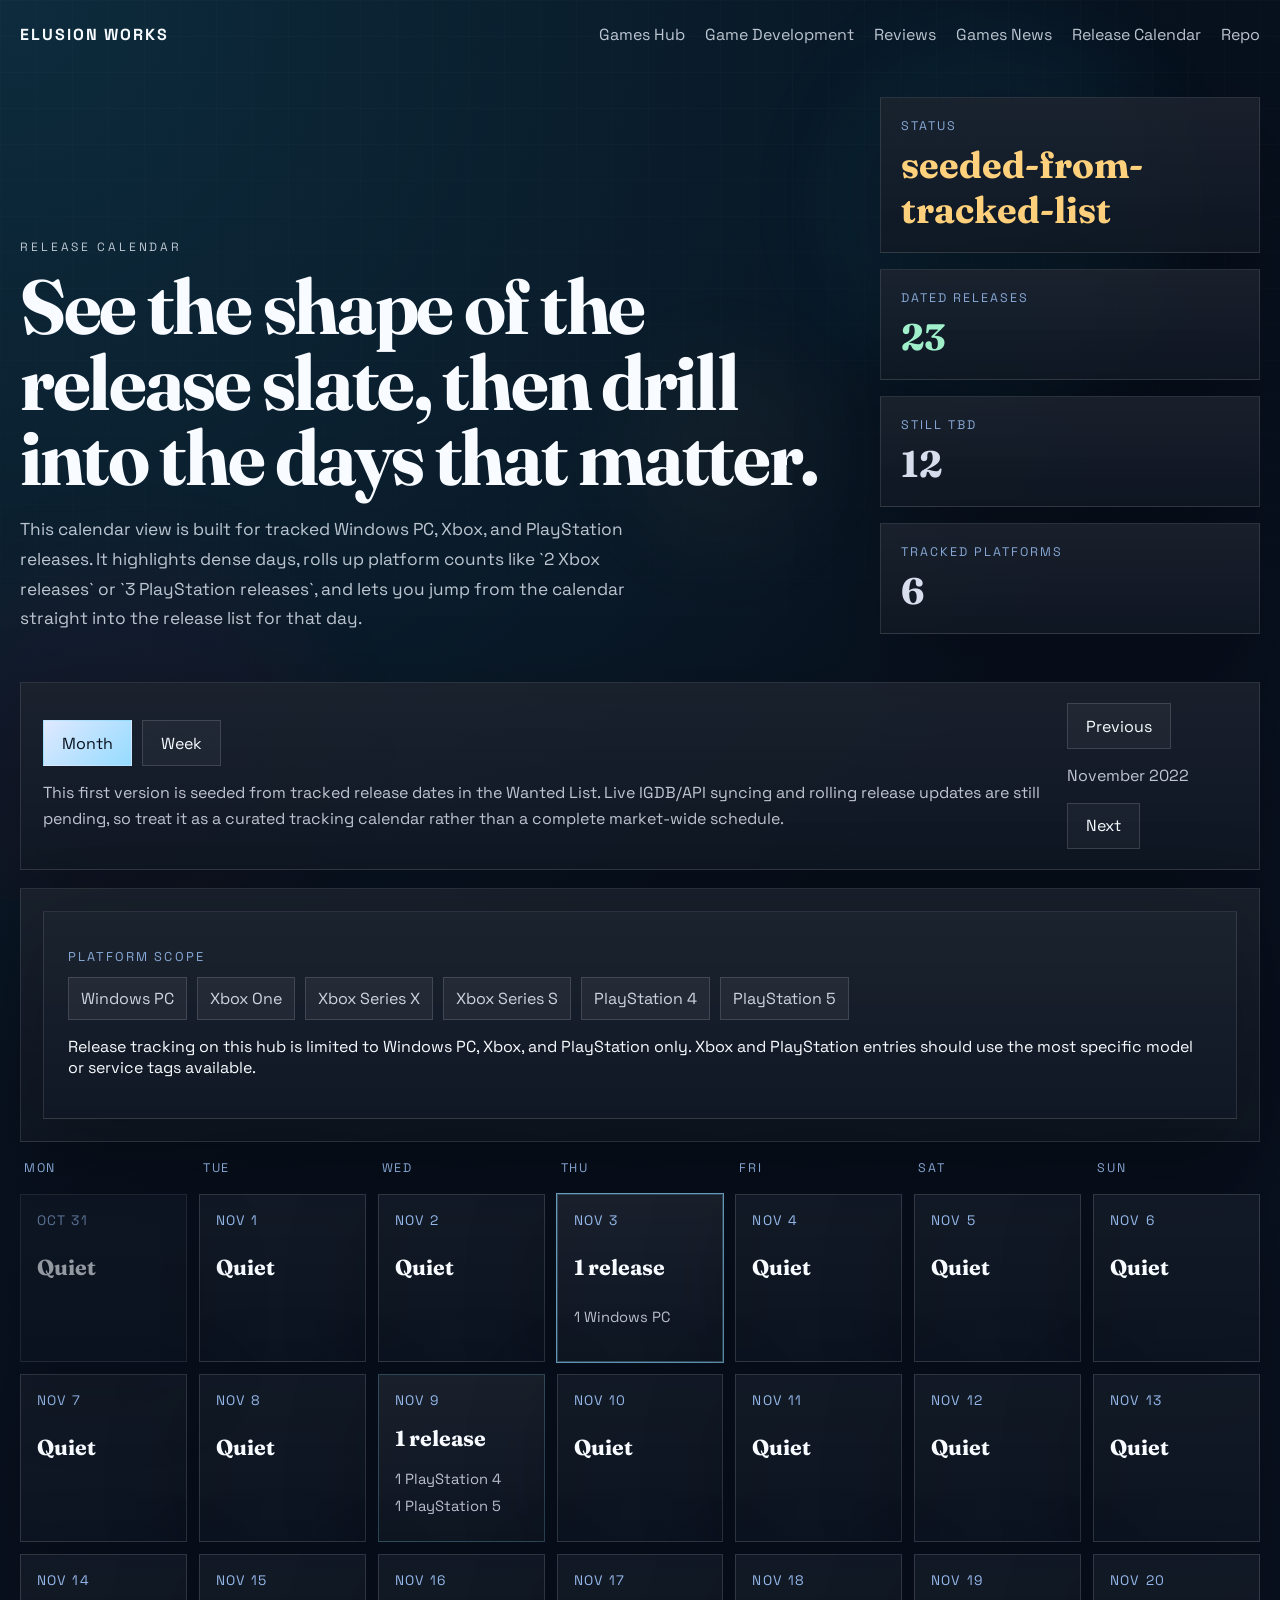
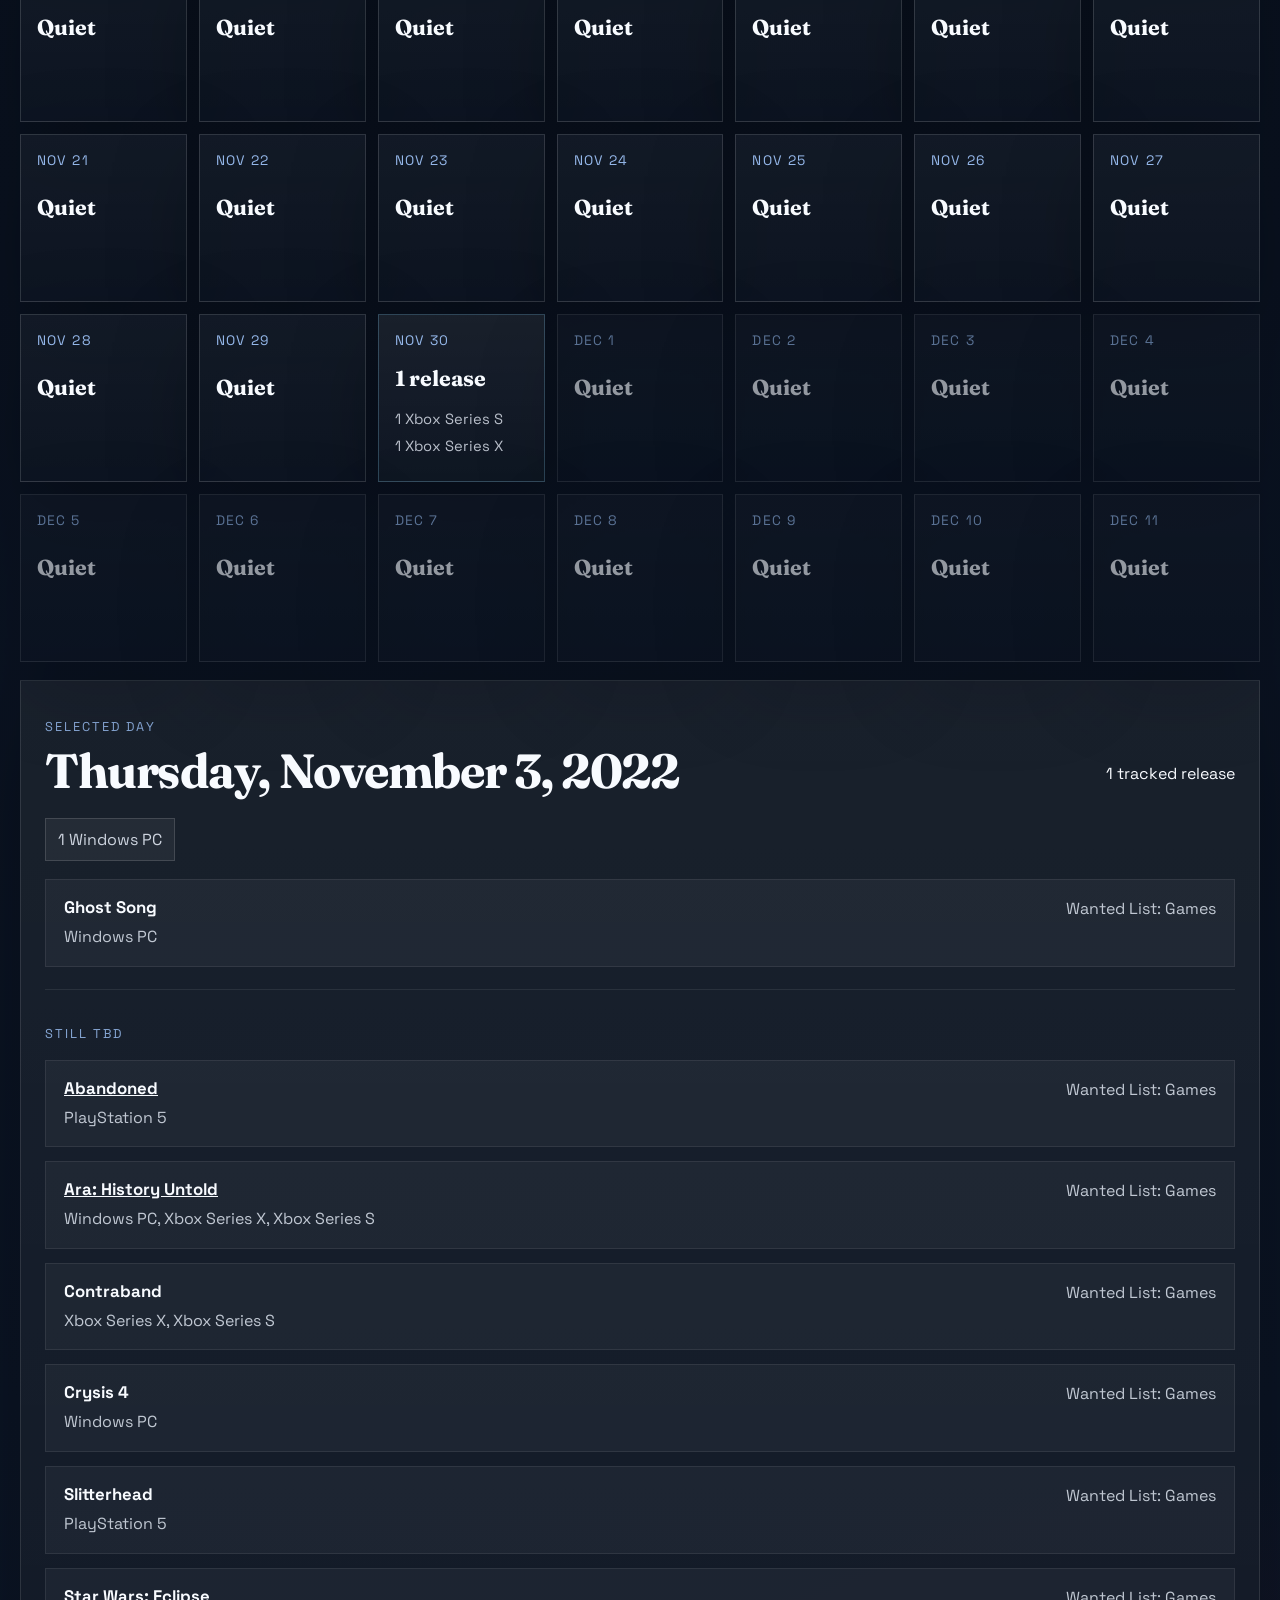
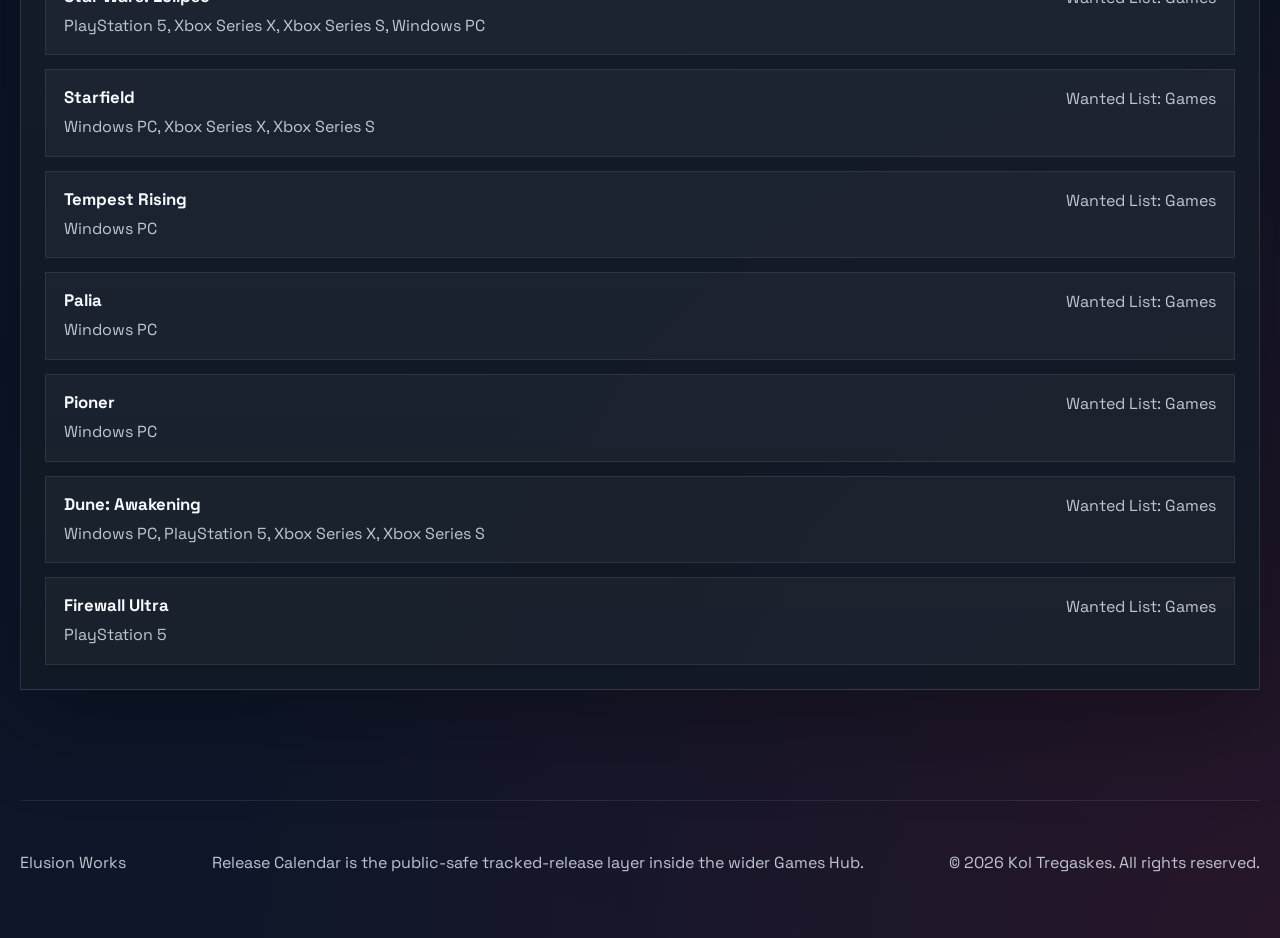
==== calendar.html @ 9cf5417c "Add release calendar to Games Hub" ====
<!DOCTYPE html>
<html lang="en">
  <head>
    <meta charset="UTF-8" />
    <meta name="viewport" content="width=device-width, initial-scale=1.0" />
    <title>Elusion Works // Release Calendar</title>
    <meta
      name="description"
      content="A monthly and weekly release calendar for tracked Windows PC, Xbox, and PlayStation games on the Elusion Works Games Hub."
    />
    <meta property="og:title" content="Release Calendar by Elusion Works" />
    <meta
      property="og:description"
      content="Track upcoming and logged releases across Windows PC, Xbox, and PlayStation with day-level platform density and drill-down details."
    />
    <meta property="og:type" content="website" />
    <meta property="og:url" content="https://koltregaskes.github.io/games-hub/calendar.html" />
    <meta name="theme-color" content="#08101d" />
    <link rel="canonical" href="https://koltregaskes.github.io/games-hub/calendar.html" />
    <link rel="icon" href="favicon.svg" type="image/svg+xml" />
    <link rel="manifest" href="site.webmanifest" />
    <link rel="preconnect" href="https://fonts.googleapis.com" />
    <link rel="preconnect" href="https://fonts.gstatic.com" crossorigin />
    <link
      href="https://fonts.googleapis.com/css2?family=Space+Grotesk:wght@400;500;700&family=Fraunces:opsz,wght@9..144,600;9..144,700&display=swap"
      rel="stylesheet"
    />
    <link rel="stylesheet" href="styles.css" />
  </head>
  <body data-page="calendar">
    <div class="atmosphere" aria-hidden="true">
      <div class="atmosphere__orb atmosphere__orb--cyan"></div>
      <div class="atmosphere__orb atmosphere__orb--crimson"></div>
      <div class="atmosphere__orb atmosphere__orb--gold"></div>
      <div class="atmosphere__grid"></div>
    </div>

    <header class="site-header">
      <a class="site-brand" href="index.html">Elusion Works</a>
      <nav class="site-nav" aria-label="Primary">
        <a href="index.html">Games Hub</a>
        <a href="game-development.html">Game Development</a>
        <a href="reviews.html">Reviews</a>
        <a href="news.html">Games News</a>
        <a href="calendar.html" aria-current="page">Release Calendar</a>
        <a href="https://github.com/koltregaskes/games-hub">Repo</a>
      </nav>
    </header>

    <main class="docs-main">
      <section class="docs-hero">
        <div class="docs-hero__copy" data-reveal>
          <p class="eyebrow">Release Calendar</p>
          <h1>See the shape of the release slate, then drill into the days that matter.</h1>
          <p class="hero__lede">
            This calendar view is built for tracked Windows PC, Xbox, and PlayStation releases. It highlights dense
            days, rolls up platform counts like `2 Xbox releases` or `3 PlayStation releases`, and lets you jump from
            the calendar straight into the release list for that day.
          </p>
        </div>
        <div class="docs-hero__facts" data-reveal id="calendarSummary"></div>
      </section>

      <section class="calendar-page" data-reveal>
        <div class="calendar-toolbar">
          <div class="calendar-toolbar__left">
            <div class="calendar-toggle" id="calendarViewToggle" aria-label="Calendar view">
              <button class="calendar-toggle__button" data-view="month" type="button">Month</button>
              <button class="calendar-toggle__button" data-view="week" type="button">Week</button>
            </div>
            <p class="calendar-toolbar__note" id="calendarNotice"></p>
          </div>
          <div class="calendar-toolbar__right">
            <button class="calendar-nav__button" id="calendarPrevButton" type="button">Previous</button>
            <p class="calendar-range" id="calendarRangeLabel">Loading calendar...</p>
            <button class="calendar-nav__button" id="calendarNextButton" type="button">Next</button>
          </div>
        </div>

        <div class="calendar-policy" id="calendarPolicy"></div>
        <div class="calendar-weekdays" id="calendarWeekdays" aria-hidden="true"></div>
        <div class="calendar-grid" id="calendarGrid"></div>
        <div class="calendar-detail" id="calendarDetail"></div>
      </section>
    </main>

    <footer class="site-footer">
      <p>Elusion Works</p>
      <p>Release Calendar is the public-safe tracked-release layer inside the wider Games Hub.</p>
      <p>&copy; 2026 Kol Tregaskes. All rights reserved.</p>
    </footer>

    <script src="app.js"></script>
  </body>
</html>
---- styles.css ----
:root {
  --bg: #08101d;
  --bg-soft: #0d1729;
  --panel: rgba(255, 255, 255, 0.05);
  --panel-strong: rgba(255, 255, 255, 0.08);
  --panel-border: rgba(255, 255, 255, 0.11);
  --text: #f8fbff;
  --muted: rgba(228, 236, 247, 0.74);
  --soft: rgba(191, 206, 228, 0.74);
  --line: rgba(255, 255, 255, 0.08);
  --accent: #92d9ff;
  --accent-strong: #dfeaff;
  --shadow: 0 28px 90px rgba(0, 0, 0, 0.28);
}

*,
*::before,
*::after {
  box-sizing: border-box;
}

html {
  scroll-behavior: smooth;
}

body {
  margin: 0;
  min-height: 100vh;
  overflow-x: hidden;
  font-family: "Space Grotesk", sans-serif;
  color: var(--text);
  background:
    radial-gradient(circle at top left, rgba(47, 211, 255, 0.14), transparent 28%),
    radial-gradient(circle at bottom right, rgba(200, 16, 46, 0.14), transparent 25%),
    linear-gradient(180deg, #07101d 0%, #09111f 45%, #0d1729 100%);
}

img {
  display: block;
  max-width: 100%;
}

a {
  color: inherit;
}

.atmosphere {
  position: fixed;
  inset: 0;
  pointer-events: none;
  overflow: hidden;
}

.atmosphere__orb {
  position: absolute;
  border-radius: 999px;
  filter: blur(44px);
  opacity: 0.25;
}

.atmosphere__orb--cyan {
  top: 24px;
  right: 8%;
  width: 360px;
  height: 360px;
  background: rgba(47, 211, 255, 0.22);
}

.atmosphere__orb--crimson {
  bottom: -60px;
  left: -80px;
  width: 420px;
  height: 420px;
  background: rgba(200, 16, 46, 0.18);
}

.atmosphere__orb--gold {
  top: 38%;
  left: 48%;
  width: 220px;
  height: 220px;
  background: rgba(255, 210, 122, 0.12);
}

.atmosphere__grid {
  position: absolute;
  inset: 0;
  background:
    linear-gradient(rgba(255, 255, 255, 0.025) 1px, transparent 1px),
    linear-gradient(90deg, rgba(255, 255, 255, 0.025) 1px, transparent 1px);
  background-size: 36px 36px;
  mask-image: linear-gradient(180deg, rgba(0, 0, 0, 0.7), transparent);
}

.site-header,
main,
.site-footer {
  position: relative;
  width: min(1240px, calc(100% - 40px));
  margin: 0 auto;
}

.site-header {
  display: flex;
  align-items: center;
  justify-content: space-between;
  gap: 18px;
  padding: 24px 0 0;
}

.site-brand {
  text-decoration: none;
  font-weight: 700;
  letter-spacing: 0.12em;
  text-transform: uppercase;
}

.site-nav {
  display: flex;
  gap: 20px;
  flex-wrap: wrap;
}

.site-nav a {
  color: rgba(233, 240, 250, 0.8);
  text-decoration: none;
}

.site-nav a:hover,
.site-nav a:focus-visible {
  color: var(--text);
  outline: none;
}

.hero {
  display: grid;
  grid-template-columns: minmax(0, 1fr) minmax(360px, 520px);
  gap: 40px;
  align-items: center;
  min-height: min(92vh, 920px);
  padding: 48px 0 32px;
}

.eyebrow {
  margin: 0 0 12px;
  font-size: 12px;
  letter-spacing: 0.24em;
  text-transform: uppercase;
  color: rgba(163, 201, 255, 0.76);
}

h1,
h2,
h3,
.hero-stack__meta strong {
  margin: 0;
  font-family: "Fraunces", serif;
  letter-spacing: -0.03em;
}

.hero h1 {
  max-width: 9ch;
  font-size: clamp(4rem, 9vw, 7.3rem);
  line-height: 0.9;
  color: #f7fbff;
}

.hero__lede,
.section-head p,
.feature__summary,
.approach__grid p,
.future p,
.site-footer p {
  color: rgba(233, 240, 250, 0.8);
  line-height: 1.72;
}

.hero__lede {
  max-width: 38rem;
  margin: 20px 0 0;
  font-size: 1.08rem;
}

.hero__actions,
.future__actions,
.feature__actions {
  display: flex;
  gap: 14px;
  flex-wrap: wrap;
  margin-top: 30px;
}

.button {
  display: inline-flex;
  align-items: center;
  justify-content: center;
  min-height: 56px;
  padding: 0 22px;
  border: 1px solid transparent;
  text-decoration: none;
  transition: transform 180ms ease, border-color 180ms ease, background 180ms ease;
}

.button:hover,
.button:focus-visible {
  transform: translateY(-1px);
  outline: none;
}

.button--primary {
  background: linear-gradient(135deg, #e6efff, #99ddff);
  color: #08101d;
}

.button--ghost {
  background: rgba(255, 255, 255, 0.06);
  border-color: rgba(255, 255, 255, 0.2);
}

.hero__facts {
  display: flex;
  flex-wrap: wrap;
  gap: 12px 24px;
  margin: 28px 0 0;
  padding: 0;
  list-style: none;
  color: rgba(222, 232, 246, 0.86);
}

.hero-stack {
  position: relative;
  min-height: 540px;
}

.hero-stack__card {
  position: absolute;
  overflow: hidden;
  border: 1px solid var(--panel-border);
  background: linear-gradient(180deg, rgba(255, 255, 255, 0.08), rgba(255, 255, 255, 0.03));
  box-shadow: var(--shadow);
}

.hero-stack__card img {
  width: 100%;
  height: 100%;
  object-fit: cover;
}

.hero-stack__card--front {
  inset: 10% 2% 6% 16%;
  z-index: 3;
}

.hero-stack__card--left {
  inset: 0 44% 28% 0;
  z-index: 1;
  transform: rotate(-8deg);
}

.hero-stack__card--right {
  inset: 22% 0 0 50%;
  z-index: 2;
  transform: rotate(8deg);
}

.hero-stack__meta {
  position: absolute;
  left: 20px;
  bottom: 18px;
  display: grid;
  gap: 4px;
  padding: 12px 14px;
  background: rgba(8, 16, 29, 0.78);
  border: 1px solid rgba(255, 255, 255, 0.12);
}

.hero-stack__meta span {
  color: var(--soft);
  font-size: 0.8rem;
  text-transform: uppercase;
  letter-spacing: 0.14em;
}

.studio-strip {
  display: grid;
  grid-template-columns: repeat(3, minmax(0, 1fr));
  gap: 16px;
  padding: 22px;
  border: 1px solid var(--panel-border);
  background:
    linear-gradient(180deg, rgba(255, 255, 255, 0.07), rgba(255, 255, 255, 0.03)),
    rgba(8, 16, 29, 0.8);
  box-shadow: var(--shadow);
}

.studio-strip__label,
.feature__kicker,
.feature__meta dt,
.approach__index {
  display: block;
  margin-bottom: 6px;
  color: rgba(163, 201, 255, 0.8);
  font-size: 0.8rem;
  letter-spacing: 0.16em;
  text-transform: uppercase;
}

.studio-strip strong {
  color: #f5f9ff;
}

.lineup,
.emerging,
.knowledge-preview,
.news-preview,
.approach,
.future {
  padding: 110px 0 0;
}

.section-head {
  max-width: 46rem;
  margin-bottom: 40px;
}

.section-head h2,
.future h2 {
  font-size: clamp(2.6rem, 5vw, 4.1rem);
  line-height: 0.94;
}

.feature {
  display: grid;
  grid-template-columns: minmax(320px, 520px) minmax(0, 1fr);
  gap: 34px;
  align-items: center;
  padding: 40px 0;
  border-top: 1px solid var(--line);
}

.feature--reverse {
  grid-template-columns: minmax(0, 1fr) minmax(320px, 520px);
}

.feature--reverse .feature__art {
  order: 2;
}

.feature--reverse .feature__copy {
  order: 1;
}

.feature__art {
  overflow: hidden;
  border: 1px solid var(--panel-border);
  background: rgba(255, 255, 255, 0.04);
  box-shadow: var(--shadow);
}

.feature__copy h3 {
  font-size: clamp(2.2rem, 4vw, 3.4rem);
  line-height: 0.96;
}

.feature__summary {
  margin: 18px 0 0;
  max-width: 38rem;
  font-size: 1.04rem;
}

.feature__list {
  margin: 24px 0 0;
  padding-left: 18px;
  color: var(--text);
  display: grid;
  gap: 10px;
}

.feature__meta {
  display: grid;
  grid-template-columns: repeat(3, minmax(0, 1fr));
  gap: 16px;
  margin: 28px 0 0;
}

.feature__actions {
  margin-top: 24px;
}

.emerging-grid {
  display: grid;
  grid-template-columns: repeat(2, minmax(0, 1fr));
  gap: 24px;
}

.emerging-card {
  overflow: hidden;
  border: 1px solid var(--panel-border);
  background:
    linear-gradient(180deg, rgba(255, 255, 255, 0.07), rgba(255, 255, 255, 0.03)),
    rgba(8, 16, 29, 0.8);
  box-shadow: var(--shadow);
}

.emerging-card img {
  width: 100%;
  aspect-ratio: 5 / 3;
  object-fit: cover;
}

.emerging-card__body {
  padding: 20px 20px 24px;
}

.emerging-card__body h3 {
  font-size: clamp(2rem, 3vw, 2.6rem);
  line-height: 0.96;
}

.emerging-card__body p:last-of-type {
  color: rgba(233, 240, 250, 0.8);
  line-height: 1.72;
}

.feature__meta div,
.approach__grid article {
  padding: 18px;
  border: 1px solid var(--panel-border);
  background: rgba(255, 255, 255, 0.04);
}

.feature__meta dd {
  margin: 0;
  font-size: 1rem;
}

.approach__grid {
  display: grid;
  grid-template-columns: repeat(3, minmax(0, 1fr));
  gap: 18px;
}

.approach__grid h3 {
  font-size: 1.6rem;
}

.knowledge-preview__grid,
.news-preview__grid,
.news-card-grid,
.prompt-card-grid {
  display: grid;
  grid-template-columns: repeat(2, minmax(0, 1fr));
  gap: 24px;
}

.preview-card,
.news-card,
.prompt-card,
.feed-hero,
.feed-sources,
.docs-nav__button,
.docs-viewer,
.summary-chip,
.news-tab {
  border: 1px solid var(--panel-border);
  background:
    linear-gradient(180deg, rgba(255, 255, 255, 0.07), rgba(255, 255, 255, 0.03)),
    rgba(8, 16, 29, 0.82);
  box-shadow: var(--shadow);
}

.preview-card,
.news-card,
.prompt-card {
  padding: 22px;
}

.preview-card h3,
.news-card h3,
.prompt-card h3,
.feed-hero h2,
.docs-hero h1,
.docs-viewer__meta h2 {
  margin: 0;
  font-family: "Fraunces", serif;
  letter-spacing: -0.03em;
  line-height: 0.98;
}

.preview-card h3,
.news-card h3,
.prompt-card h3 {
  font-size: clamp(1.8rem, 3vw, 2.4rem);
}

.preview-card p,
.news-card p,
.prompt-card p,
.feed-hero p,
.docs-hero p,
.docs-viewer__meta p,
.docs-viewer__content p,
.empty-state p {
  color: rgba(233, 240, 250, 0.8);
  line-height: 1.72;
}

.summary-chip {
  padding: 20px;
}

.summary-chip__label {
  display: block;
  margin-bottom: 8px;
  color: rgba(163, 201, 255, 0.8);
  font-size: 0.78rem;
  letter-spacing: 0.16em;
  text-transform: uppercase;
}

.summary-chip__value {
  font-size: clamp(1.6rem, 3vw, 2.3rem);
  font-family: "Fraunces", serif;
}

.summary-chip__value.is-green {
  color: #9ff0cb;
}

.summary-chip__value.is-yellow {
  color: #ffd17c;
}

.summary-chip__value.is-grey {
  color: #d8deed;
}

.docs-main {
  position: relative;
  width: min(1240px, calc(100% - 40px));
  margin: 0 auto;
  padding-bottom: 110px;
}

.docs-hero {
  display: grid;
  grid-template-columns: minmax(0, 1fr) minmax(280px, 380px);
  gap: 28px;
  align-items: end;
  min-height: 42vh;
  padding: 52px 0 24px;
}

.docs-hero h1 {
  font-size: clamp(3.2rem, 6vw, 5.8rem);
}

.docs-hero__facts {
  display: grid;
  gap: 16px;
}

.docs-layout {
  display: grid;
  grid-template-columns: minmax(280px, 340px) minmax(0, 1fr);
  gap: 24px;
  padding-top: 24px;
}

.docs-nav {
  display: grid;
  gap: 18px;
  align-self: start;
  position: sticky;
  top: 24px;
}

.docs-nav__group {
  display: grid;
  gap: 12px;
}

.docs-nav__group h2 {
  margin: 0;
  font-size: 1rem;
  letter-spacing: 0.14em;
  text-transform: uppercase;
  color: rgba(163, 201, 255, 0.8);
}

.docs-nav__button,
.news-tab {
  width: 100%;
  padding: 18px;
  color: var(--text);
  text-align: left;
  cursor: pointer;
}

.docs-nav__button strong,
.news-tab {
  display: block;
  font-size: 1rem;
}

.docs-nav__button span {
  display: block;
  margin-top: 8px;
  color: rgba(233, 240, 250, 0.72);
  line-height: 1.55;
}

.docs-nav__button.is-active,
.news-tab.is-active {
  border-color: rgba(146, 217, 255, 0.55);
  background:
    linear-gradient(180deg, rgba(146, 217, 255, 0.14), rgba(255, 255, 255, 0.03)),
    rgba(8, 16, 29, 0.88);
}

.docs-viewer {
  padding: 28px;
  min-height: 70vh;
}

.docs-viewer__meta h2 {
  font-size: clamp(2.4rem, 4vw, 3.6rem);
}

.docs-viewer__description {
  max-width: 44rem;
  margin-top: 14px;
}

.docs-viewer__content {
  display: grid;
  gap: 22px;
  margin-top: 24px;
}

.docs-viewer__content h2,
.docs-viewer__content h3 {
  margin: 0;
  font-family: "Fraunces", serif;
  letter-spacing: -0.03em;
}

.docs-viewer__content h2 {
  font-size: 2rem;
}

.docs-viewer__content h3 {
  font-size: 1.45rem;
}

.docs-viewer__content ul,
.docs-viewer__content ol {
  margin: 0;
  padding-left: 20px;
  display: grid;
  gap: 10px;
  color: rgba(233, 240, 250, 0.86);
}

.docs-viewer__content code,
.prompt-card code {
  font-family: "Space Grotesk", sans-serif;
  background: rgba(255, 255, 255, 0.08);
  padding: 0.08rem 0.28rem;
}

.docs-viewer__content pre,
.prompt-card pre {
  margin: 0;
  padding: 18px;
  overflow-x: auto;
  background: rgba(0, 0, 0, 0.26);
  border: 1px solid rgba(255, 255, 255, 0.08);
}

.docs-extras {
  display: grid;
  gap: 16px;
}

.docs-extras__section {
  padding: 20px;
  border: 1px solid var(--panel-border);
  background: rgba(255, 255, 255, 0.04);
}

.docs-link-list {
  margin: 0;
  padding-left: 20px;
  display: grid;
  gap: 10px;
}

.docs-link-list a,
.news-card a {
  color: #bfe9ff;
}

.news-shell {
  display: grid;
  gap: 24px;
  padding-top: 24px;
}

.news-tabs {
  display: flex;
  gap: 12px;
  flex-wrap: wrap;
}

.news-tab {
  width: auto;
  min-width: 180px;
}

.feed-hero,
.feed-sources,
.feed-platforms,
.empty-state {
  padding: 24px;
}

.source-pill-row {
  display: flex;
  flex-wrap: wrap;
  gap: 10px;
  margin-top: 12px;
}

.news-card__pills {
  display: grid;
  gap: 10px;
  margin-top: 18px;
}

.source-pill {
  padding: 10px 12px;
  border: 1px solid rgba(255, 255, 255, 0.14);
  background: rgba(255, 255, 255, 0.05);
  color: rgba(233, 240, 250, 0.86);
}

.news-card__meta {
  display: flex;
  flex-wrap: wrap;
  gap: 12px;
  margin-top: 18px;
  color: rgba(163, 201, 255, 0.8);
  font-size: 0.82rem;
  letter-spacing: 0.08em;
  text-transform: uppercase;
}

.empty-state {
  border: 1px dashed rgba(255, 255, 255, 0.18);
}

.calendar-page {
  display: grid;
  gap: 18px;
  padding-top: 24px;
}

.calendar-toolbar,
.calendar-policy,
.calendar-detail,
.calendar-day {
  border: 1px solid var(--panel-border);
  background:
    linear-gradient(180deg, rgba(255, 255, 255, 0.07), rgba(255, 255, 255, 0.03)),
    rgba(8, 16, 29, 0.82);
  box-shadow: var(--shadow);
}

.calendar-toolbar {
  display: flex;
  align-items: center;
  justify-content: space-between;
  gap: 18px;
  padding: 20px 22px;
}

.calendar-toolbar__left,
.calendar-toolbar__right {
  display: flex;
  align-items: center;
  gap: 14px;
  flex-wrap: wrap;
}

.calendar-toolbar__note,
.calendar-range,
.calendar-release-item p,
.calendar-release-item span {
  margin: 0;
  color: rgba(233, 240, 250, 0.8);
  line-height: 1.6;
}

.calendar-toggle {
  display: inline-flex;
  gap: 10px;
}

.calendar-toggle__button,
.calendar-nav__button,
.calendar-day {
  appearance: none;
  border: 1px solid rgba(255, 255, 255, 0.14);
  font: inherit;
}

.calendar-toggle__button,
.calendar-nav__button {
  min-height: 46px;
  padding: 0 18px;
  color: var(--text);
  background: rgba(255, 255, 255, 0.04);
  cursor: pointer;
  transition: transform 180ms ease, border-color 180ms ease, background 180ms ease;
}

.calendar-toggle__button:hover,
.calendar-toggle__button:focus-visible,
.calendar-nav__button:hover,
.calendar-nav__button:focus-visible,
.calendar-day:hover,
.calendar-day:focus-visible {
  transform: translateY(-1px);
  border-color: rgba(143, 216, 255, 0.48);
  outline: none;
}

.calendar-toggle__button.is-active {
  color: #08101d;
  background: linear-gradient(135deg, #dfe9ff, #95dbff);
  border-color: transparent;
}

.calendar-policy {
  padding: 22px;
}

.calendar-weekdays {
  display: grid;
  grid-template-columns: repeat(7, minmax(0, 1fr));
  gap: 12px;
  color: rgba(163, 201, 255, 0.82);
  text-transform: uppercase;
  letter-spacing: 0.14em;
  font-size: 0.78rem;
}

.calendar-weekdays span {
  padding: 0 4px;
}

.calendar-grid {
  display: grid;
  grid-template-columns: repeat(7, minmax(0, 1fr));
  gap: 12px;
}

.calendar-day {
  display: grid;
  gap: 10px;
  min-height: 168px;
  padding: 16px;
  color: var(--text);
  text-align: left;
  cursor: pointer;
}

.calendar-day.is-empty {
  background:
    linear-gradient(180deg, rgba(255, 255, 255, 0.045), rgba(255, 255, 255, 0.02)),
    rgba(8, 16, 29, 0.76);
}

.calendar-day.is-active {
  border-color: rgba(143, 216, 255, 0.24);
}

.calendar-day.is-busy {
  border-color: rgba(255, 209, 124, 0.38);
  background:
    linear-gradient(180deg, rgba(255, 209, 124, 0.11), rgba(255, 255, 255, 0.03)),
    rgba(8, 16, 29, 0.84);
}

.calendar-day.is-heavy {
  border-color: rgba(255, 143, 151, 0.42);
  background:
    linear-gradient(180deg, rgba(255, 143, 151, 0.12), rgba(255, 255, 255, 0.03)),
    rgba(8, 16, 29, 0.84);
}

.calendar-day.is-selected {
  box-shadow: 0 0 0 1px rgba(143, 216, 255, 0.7), var(--shadow);
}

.calendar-day.is-outside-month {
  opacity: 0.58;
}

.calendar-day__date {
  color: rgba(163, 201, 255, 0.9);
  font-size: 0.86rem;
  letter-spacing: 0.08em;
  text-transform: uppercase;
}

.calendar-day__count {
  font-family: "Fraunces", serif;
  font-size: 1.35rem;
  line-height: 1.05;
}

.calendar-day__platforms {
  display: grid;
  gap: 6px;
  color: rgba(233, 240, 250, 0.78);
  font-size: 0.92rem;
  line-height: 1.45;
}

.calendar-detail {
  padding: 24px;
}

.calendar-detail__head {
  display: flex;
  align-items: end;
  justify-content: space-between;
  gap: 18px;
  margin-bottom: 18px;
}

.calendar-detail__head h2 {
  margin: 0;
  font-family: "Fraunces", serif;
  letter-spacing: -0.03em;
  font-size: clamp(2rem, 4vw, 3rem);
}

.calendar-release-list {
  display: grid;
  gap: 14px;
  margin: 18px 0 0;
  padding: 0;
  list-style: none;
}

.calendar-release-item {
  display: flex;
  align-items: start;
  justify-content: space-between;
  gap: 16px;
  padding: 16px 18px;
  border: 1px solid rgba(255, 255, 255, 0.08);
  background: rgba(255, 255, 255, 0.04);
}

.calendar-release-item strong {
  display: block;
  margin-bottom: 6px;
  font-size: 1.05rem;
}

.calendar-undated {
  margin-top: 22px;
  padding-top: 22px;
  border-top: 1px solid rgba(255, 255, 255, 0.08);
}

.future {
  padding-bottom: 110px;
}

.future p {
  max-width: 42rem;
  margin: 18px 0 0;
}

.site-footer {
  display: flex;
  justify-content: space-between;
  gap: 20px;
  padding: 32px 0 46px;
  border-top: 1px solid var(--line);
}

body.has-motion [data-reveal] {
  opacity: 0;
  transform: translateY(24px);
  transition: opacity 700ms ease, transform 700ms ease;
}

body.has-motion [data-reveal].is-visible {
  opacity: 1;
  transform: translateY(0);
}

@media (max-width: 1080px) {
  .hero,
  .docs-hero,
  .docs-layout,
  .feature,
  .feature--reverse {
    grid-template-columns: 1fr;
  }

  .hero {
    min-height: auto;
    padding-top: 42px;
  }

  .hero-stack {
    min-height: 420px;
  }

  .hero-stack__card--front {
    inset: 12% 4% 6% 12%;
  }

  .feature--reverse .feature__art,
  .feature--reverse .feature__copy {
    order: initial;
  }

  .studio-strip,
  .knowledge-preview__grid,
  .news-preview__grid,
  .news-card-grid,
  .prompt-card-grid,
  .emerging-grid,
  .approach__grid,
  .feature__meta,
  .site-footer {
    grid-template-columns: 1fr;
  }

  .docs-nav {
    position: static;
  }

  .site-footer {
    display: grid;
  }
}

@media (max-width: 720px) {
  .site-header,
  main,
  .docs-main,
  .site-footer {
    width: min(100% - 24px, 1240px);
  }

  .site-header {
    padding-top: 18px;
  }

  .site-nav {
    gap: 12px;
  }

  .hero h1 {
    font-size: clamp(3.1rem, 16vw, 5rem);
    max-width: 8ch;
  }

  .hero__actions,
  .future__actions,
  .feature__actions {
    flex-direction: column;
  }

  .news-tabs {
    display: grid;
    grid-template-columns: 1fr;
  }

  .calendar-grid,
  .calendar-weekdays {
    grid-template-columns: repeat(2, minmax(0, 1fr));
  }

  .calendar-toolbar,
  .calendar-detail__head,
  .calendar-release-item {
    display: grid;
    grid-template-columns: 1fr;
  }

  .calendar-day {
    min-height: 0;
  }

  .news-tab {
    width: 100%;
  }

  .button {
    width: 100%;
  }

  .hero-stack {
    min-height: 300px;
  }

  .hero-stack__card--front {
    inset: 4% 2% 0 8%;
  }

  .hero-stack__card--left {
    inset: 0 48% 24% -2%;
  }

  .hero-stack__card--right {
    inset: 18% -1% 0 54%;
  }
}
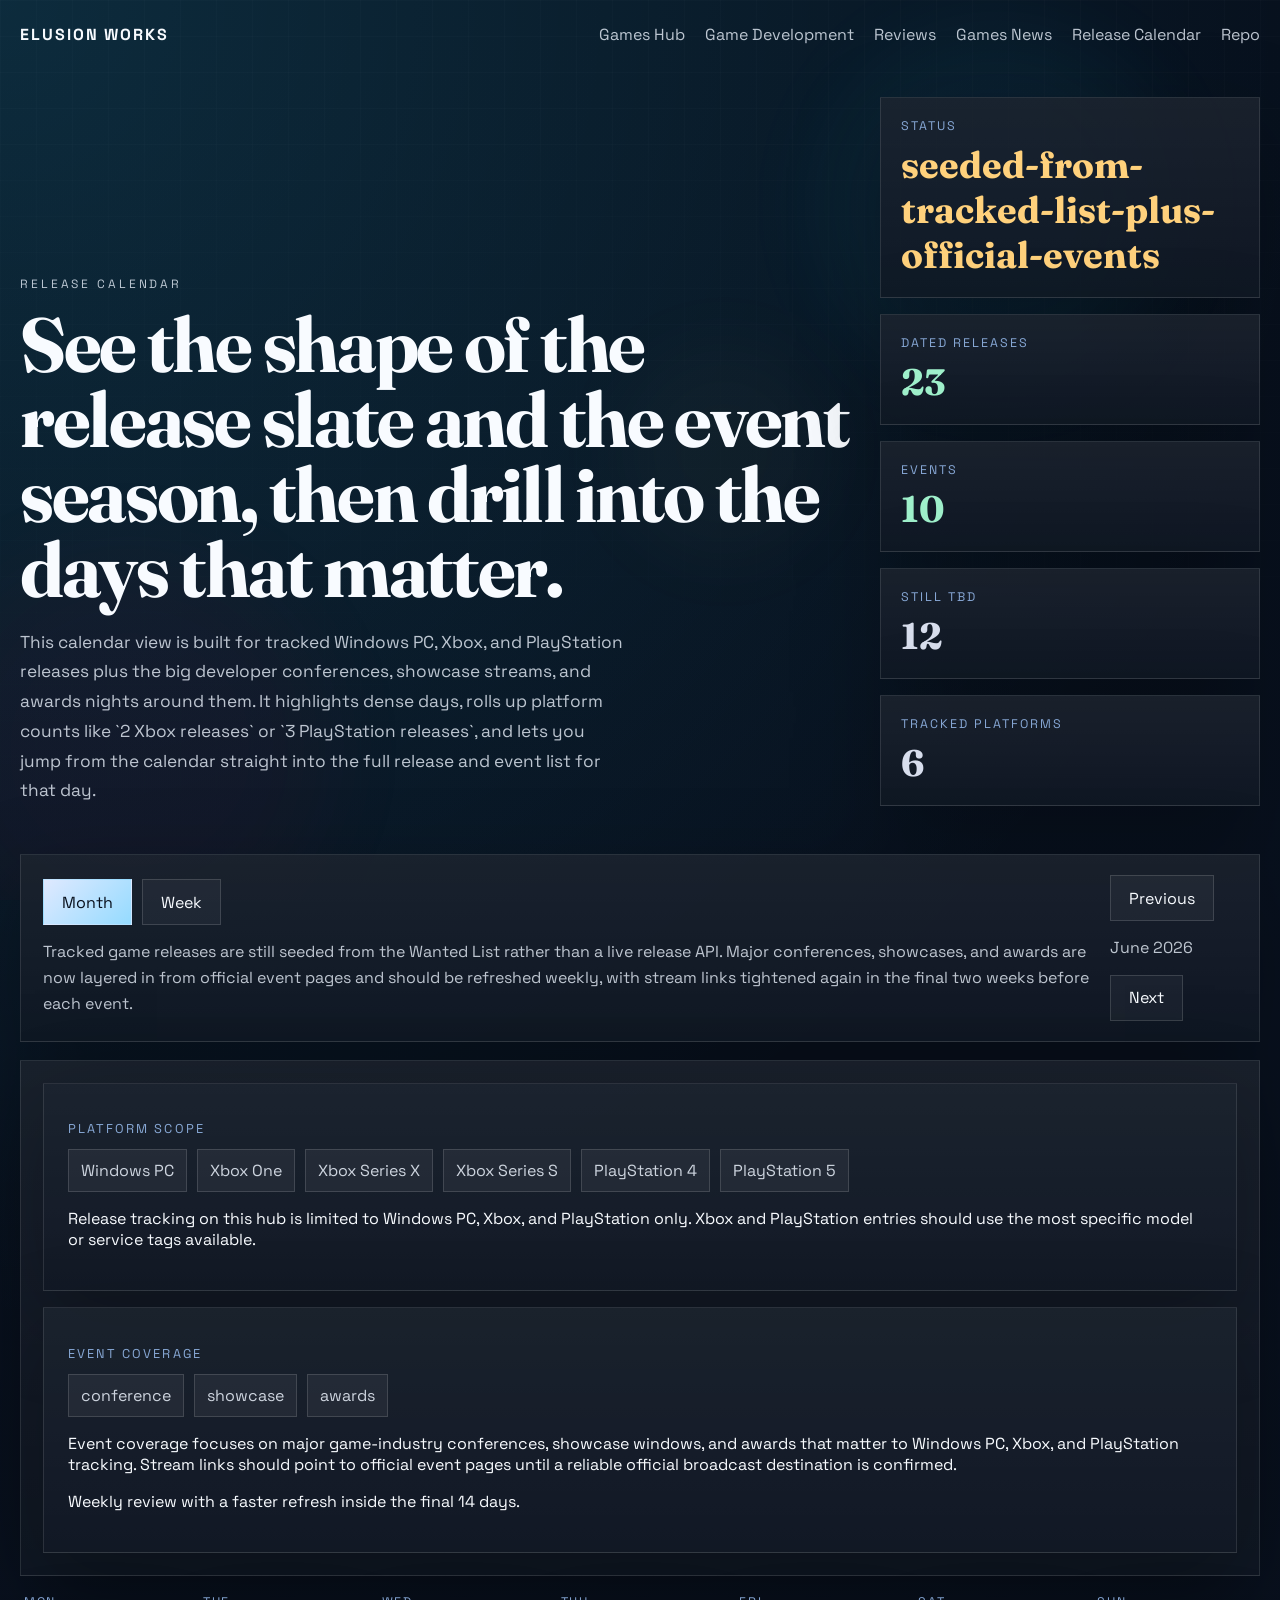
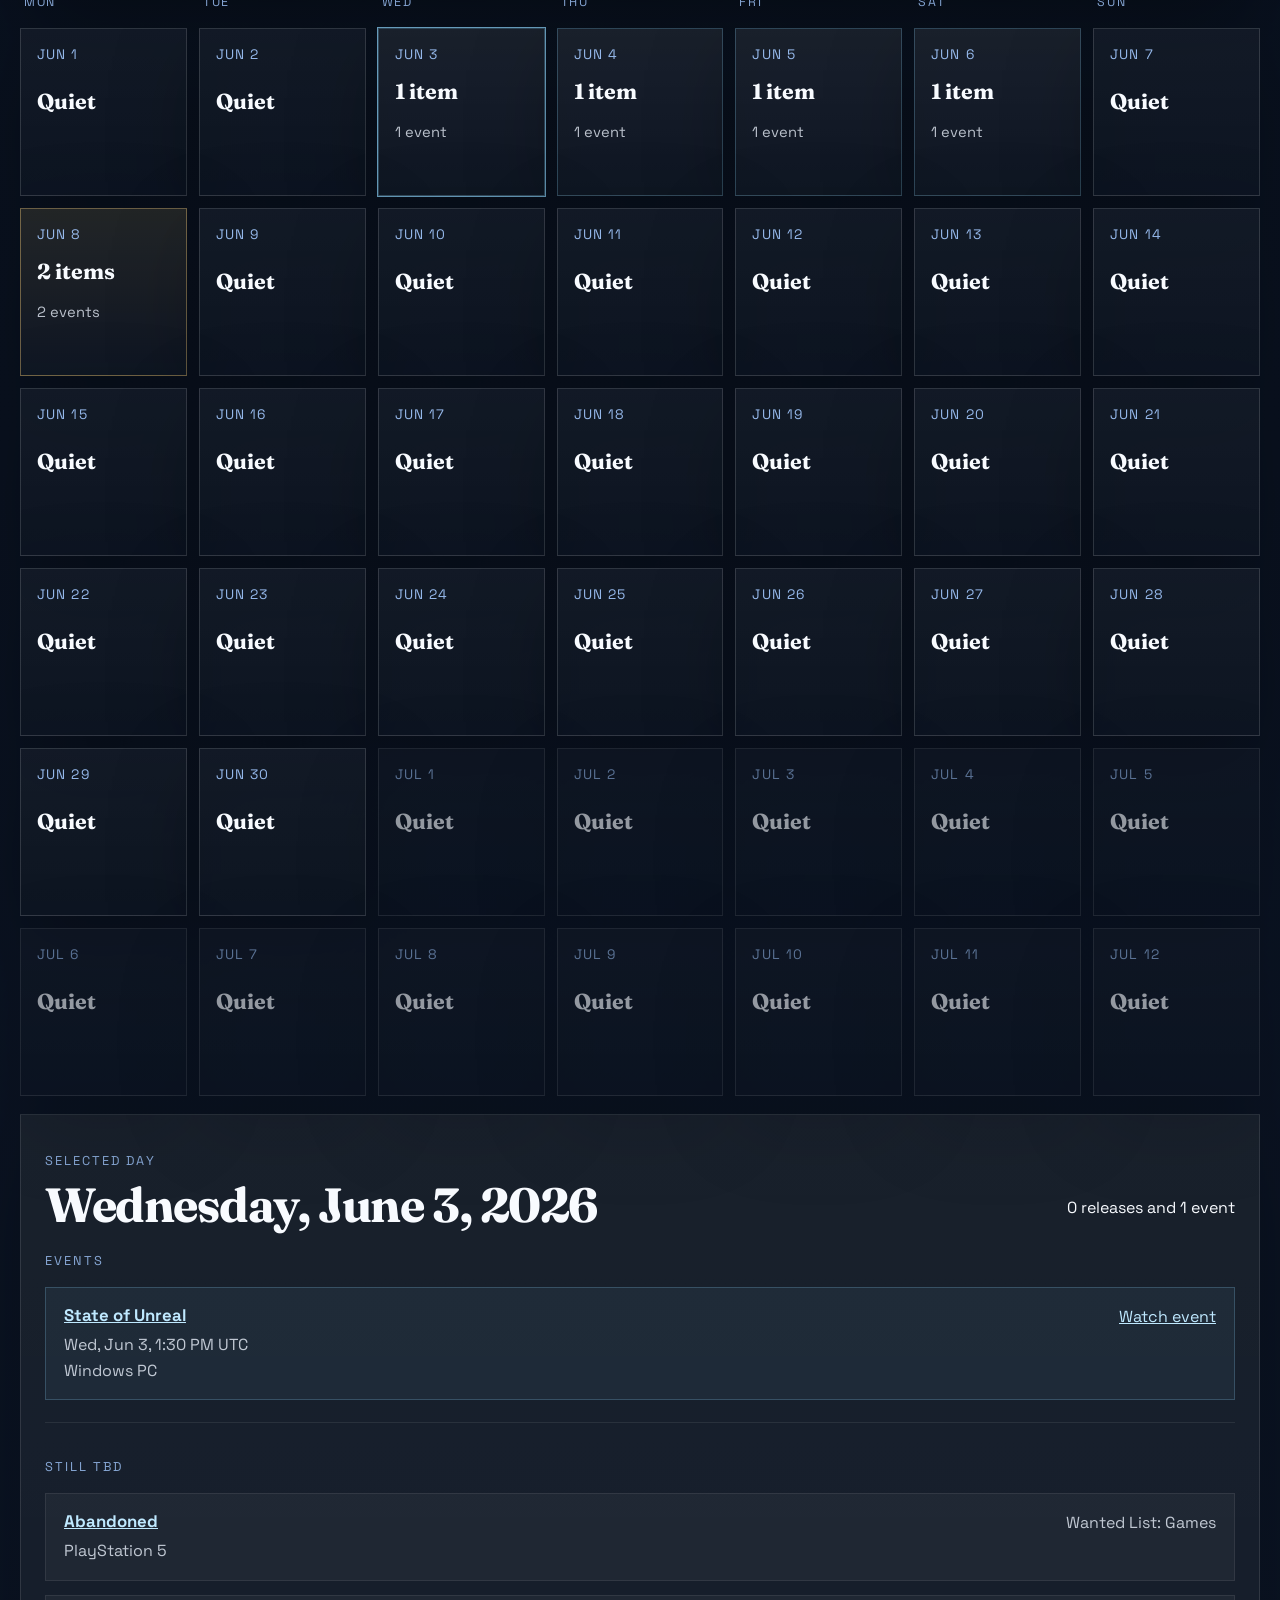
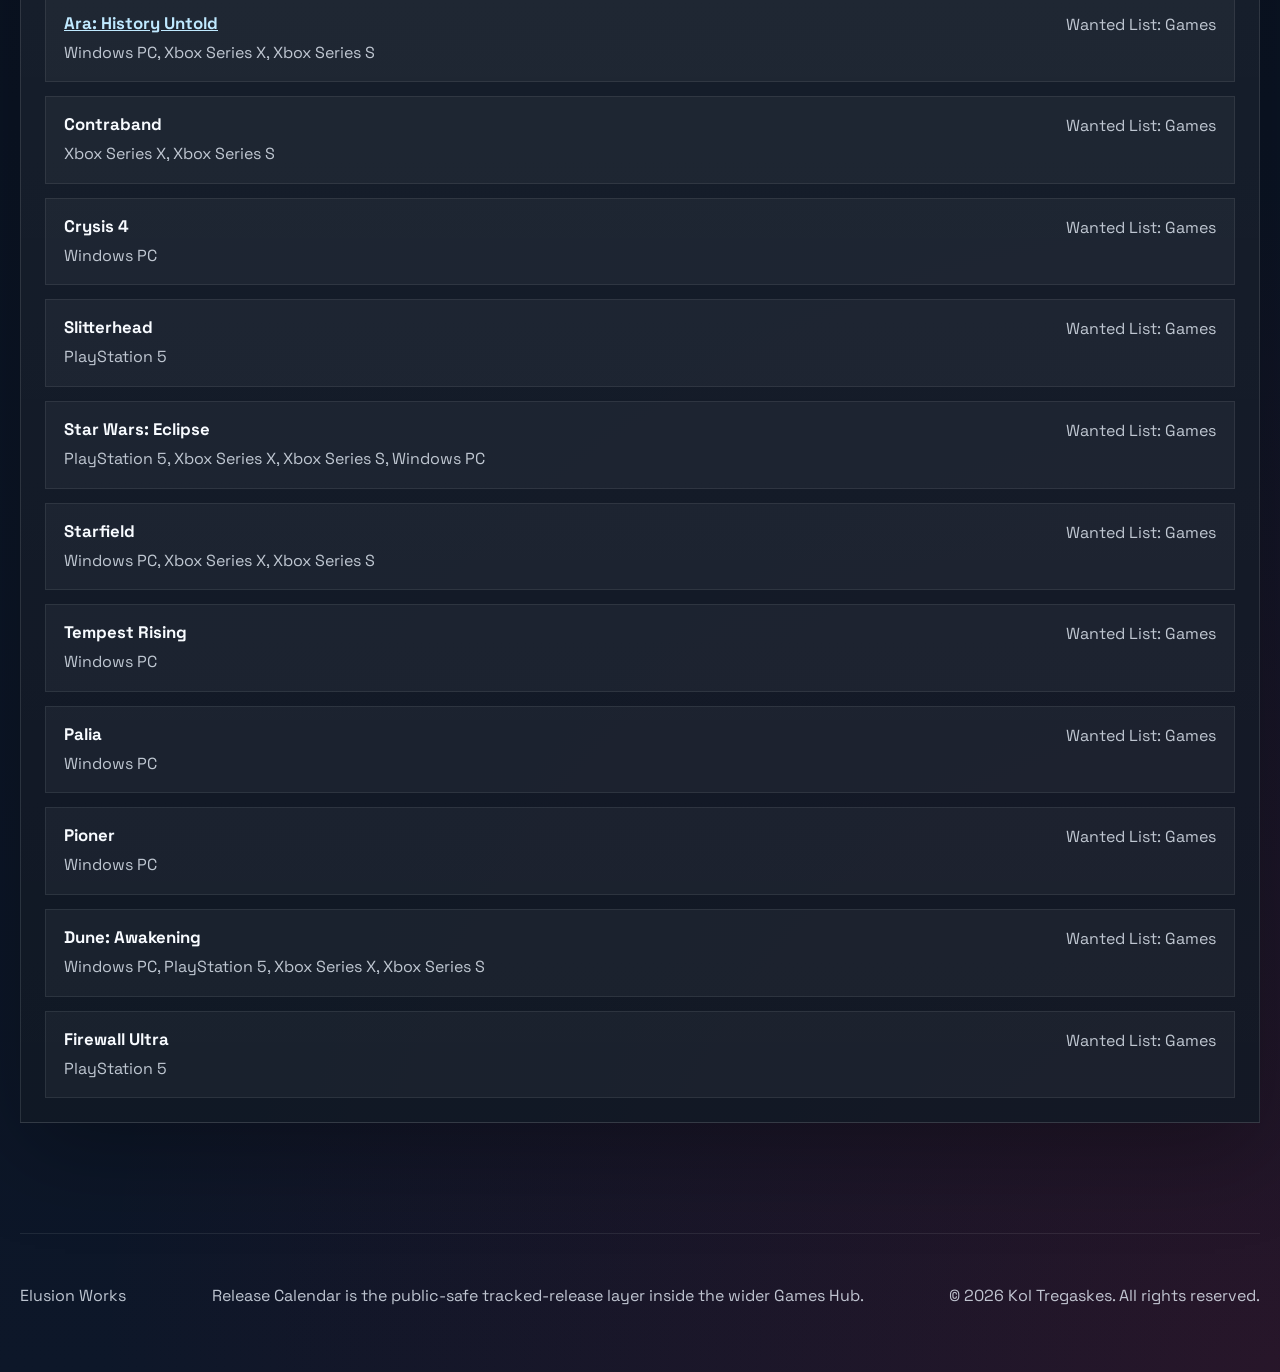
==== commit 639070c2: "Add event tracking to the release calendar" ====
--- a/calendar.html
+++ b/calendar.html
@@ -6,12 +6,12 @@
     <title>Elusion Works // Release Calendar</title>
     <meta
       name="description"
-      content="A monthly and weekly release calendar for tracked Windows PC, Xbox, and PlayStation games on the Elusion Works Games Hub."
+      content="A monthly and weekly calendar for tracked Windows PC, Xbox, and PlayStation releases plus major showcases, conferences, and awards on the Elusion Works Games Hub."
     />
     <meta property="og:title" content="Release Calendar by Elusion Works" />
     <meta
       property="og:description"
-      content="Track upcoming and logged releases across Windows PC, Xbox, and PlayStation with day-level platform density and drill-down details."
+      content="Track releases, showcases, conferences, and awards across Windows PC, Xbox, and PlayStation with day-level density and drill-down details."
     />
     <meta property="og:type" content="website" />
     <meta property="og:url" content="https://koltregaskes.github.io/games-hub/calendar.html" />
@@ -51,11 +51,12 @@
       <section class="docs-hero">
         <div class="docs-hero__copy" data-reveal>
           <p class="eyebrow">Release Calendar</p>
-          <h1>See the shape of the release slate, then drill into the days that matter.</h1>
+          <h1>See the shape of the release slate and the event season, then drill into the days that matter.</h1>
           <p class="hero__lede">
-            This calendar view is built for tracked Windows PC, Xbox, and PlayStation releases. It highlights dense
-            days, rolls up platform counts like `2 Xbox releases` or `3 PlayStation releases`, and lets you jump from
-            the calendar straight into the release list for that day.
+            This calendar view is built for tracked Windows PC, Xbox, and PlayStation releases plus the big developer
+            conferences, showcase streams, and awards nights around them. It highlights dense days, rolls up platform
+            counts like `2 Xbox releases` or `3 PlayStation releases`, and lets you jump from the calendar straight
+            into the full release and event list for that day.
           </p>
         </div>
         <div class="docs-hero__facts" data-reveal id="calendarSummary"></div>
--- a/styles.css
+++ b/styles.css
@@ -844,6 +844,8 @@
 
 .calendar-policy {
   padding: 22px;
+  display: grid;
+  gap: 16px;
 }
 
 .calendar-weekdays {
@@ -970,6 +972,20 @@
   display: block;
   margin-bottom: 6px;
   font-size: 1.05rem;
+}
+
+.calendar-release-item--event {
+  border-color: rgba(143, 216, 255, 0.22);
+  background: rgba(143, 216, 255, 0.06);
+}
+
+.calendar-release-item--event span a,
+.calendar-release-item strong a {
+  color: #bfe9ff;
+}
+
+.calendar-events {
+  margin-top: 18px;
 }
 
 .calendar-undated {
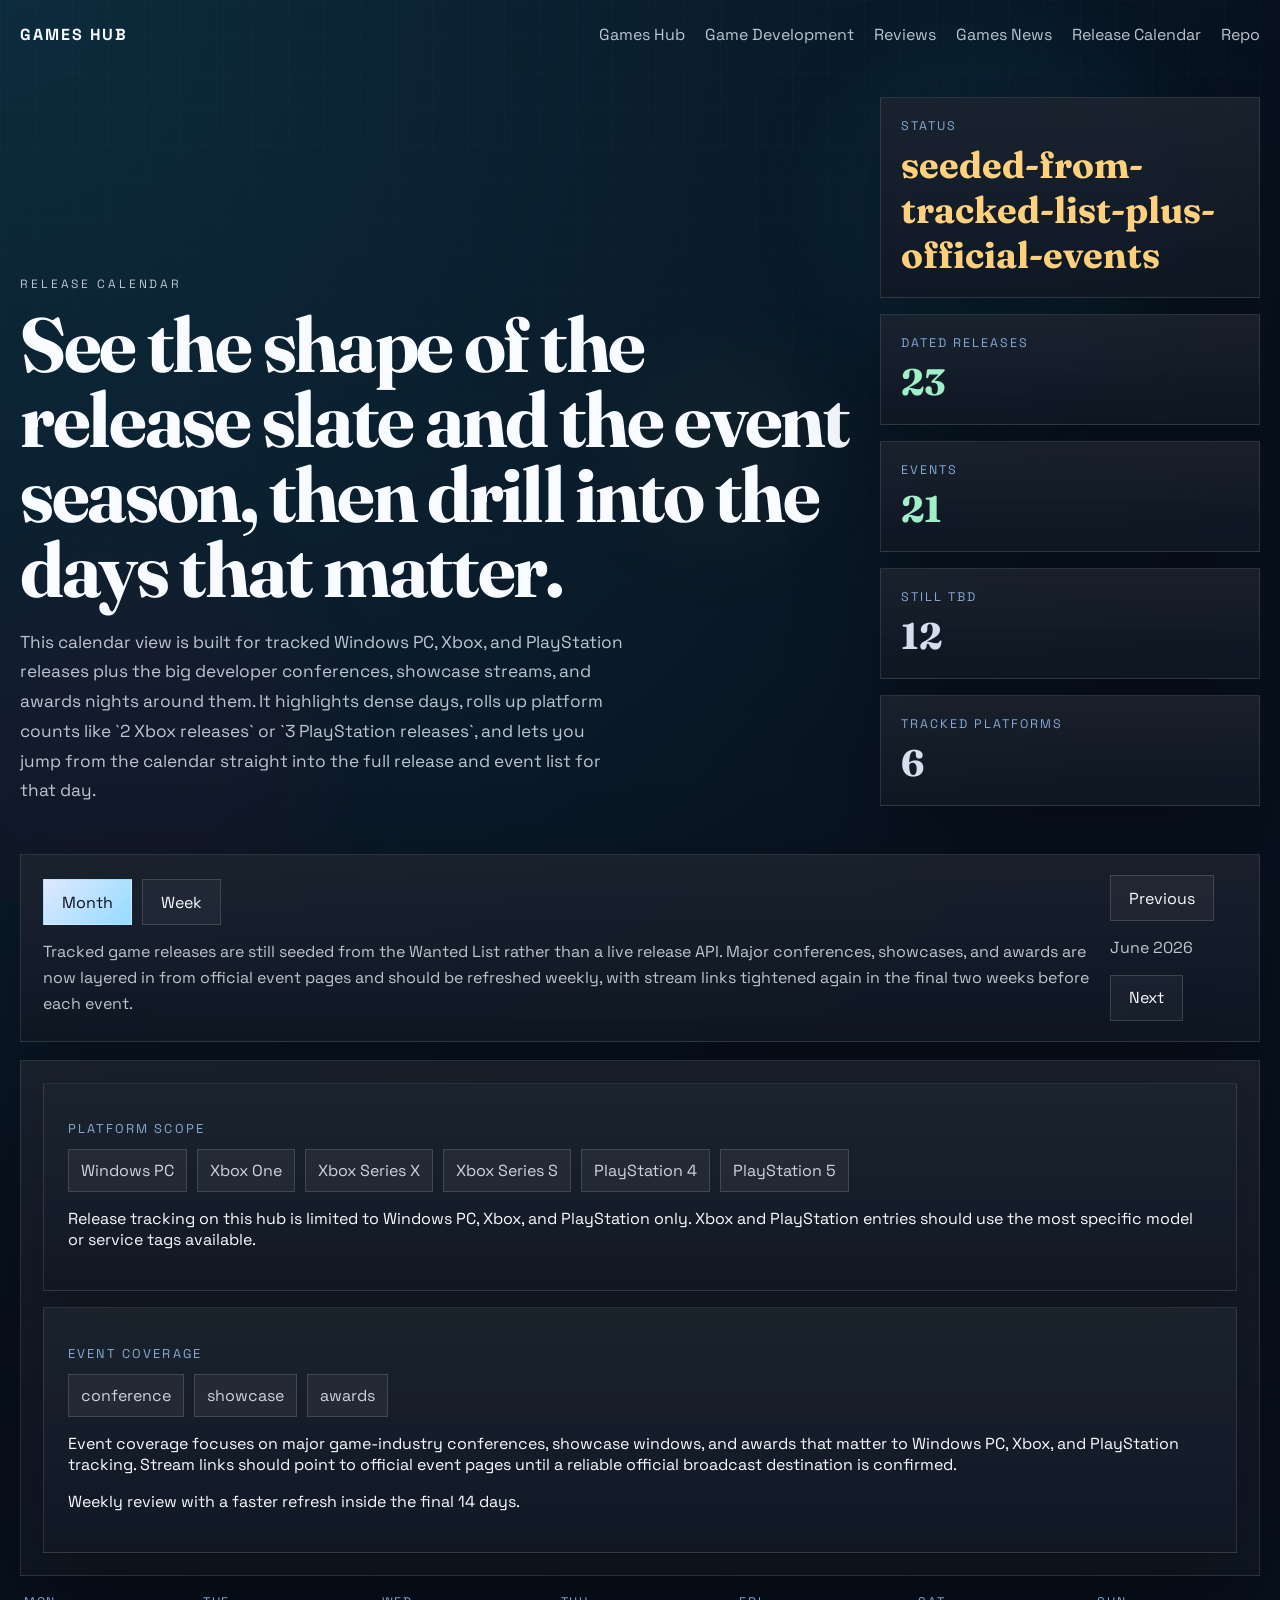
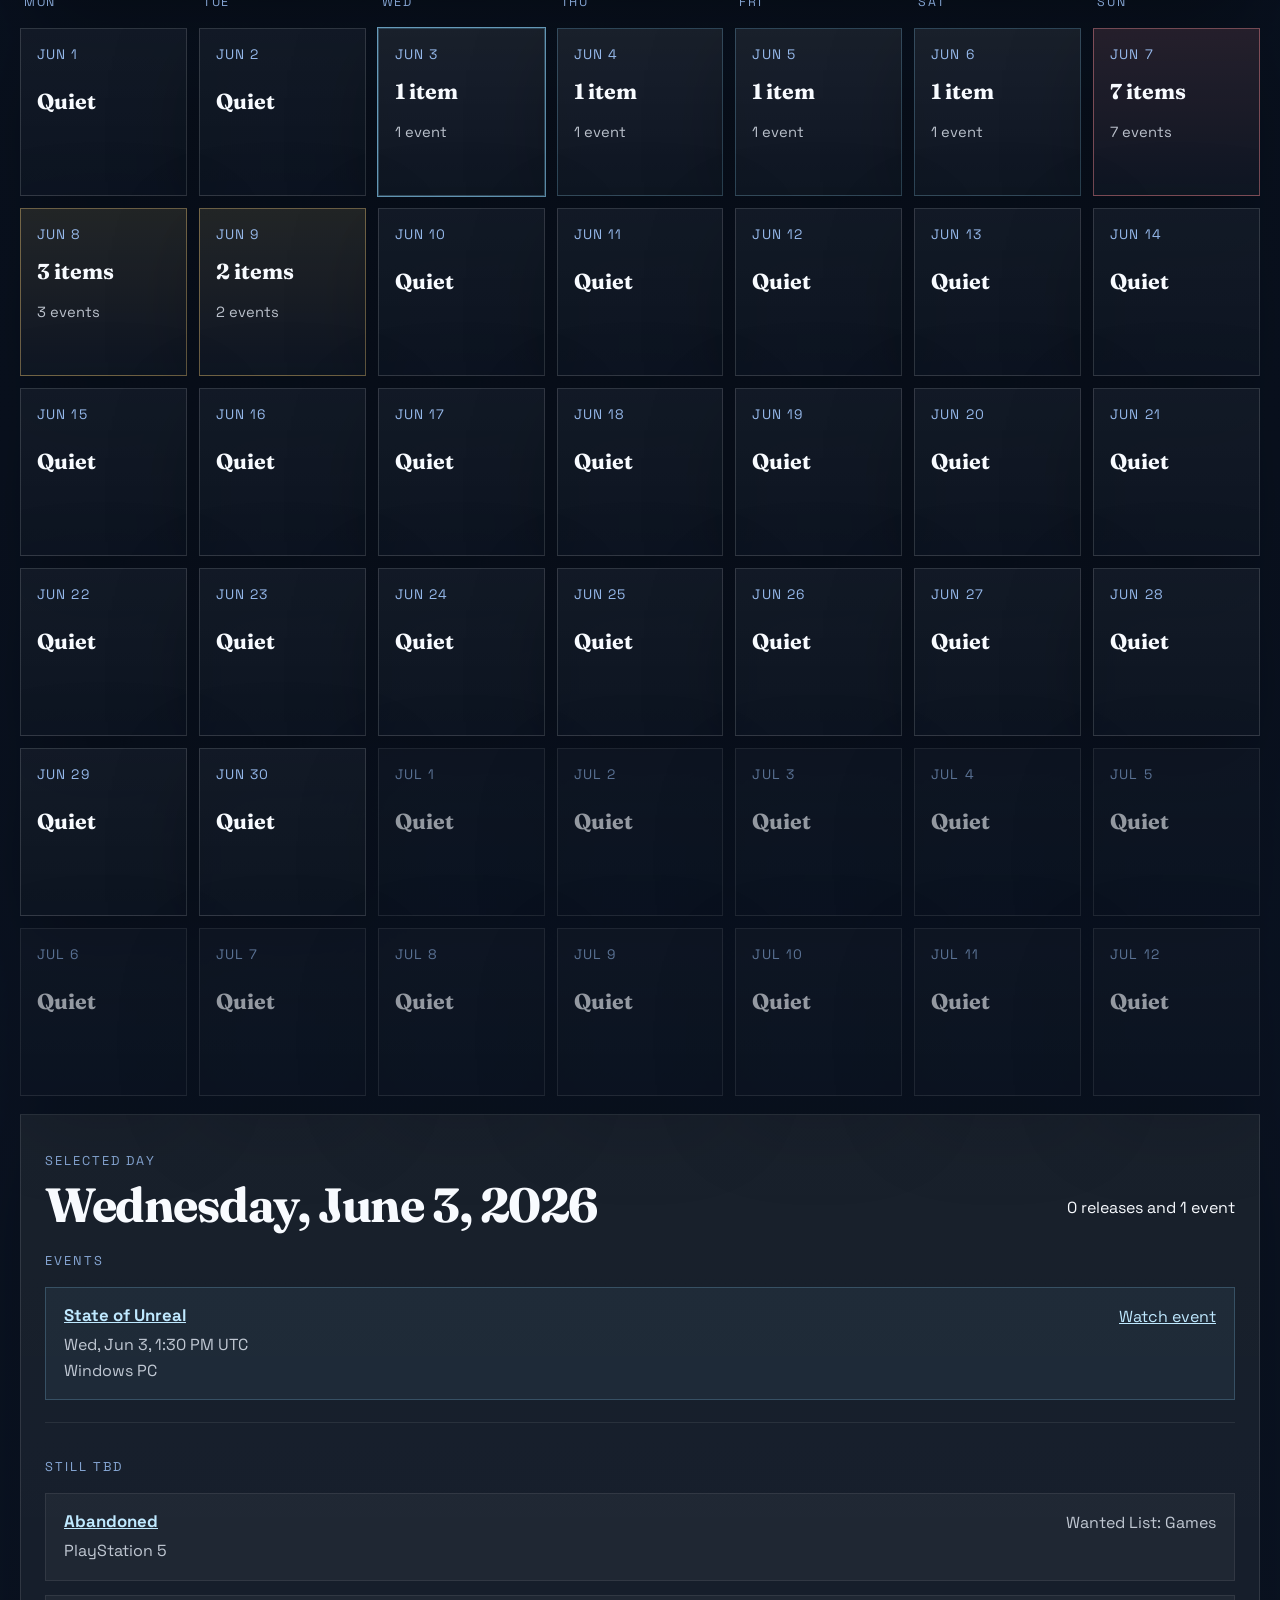
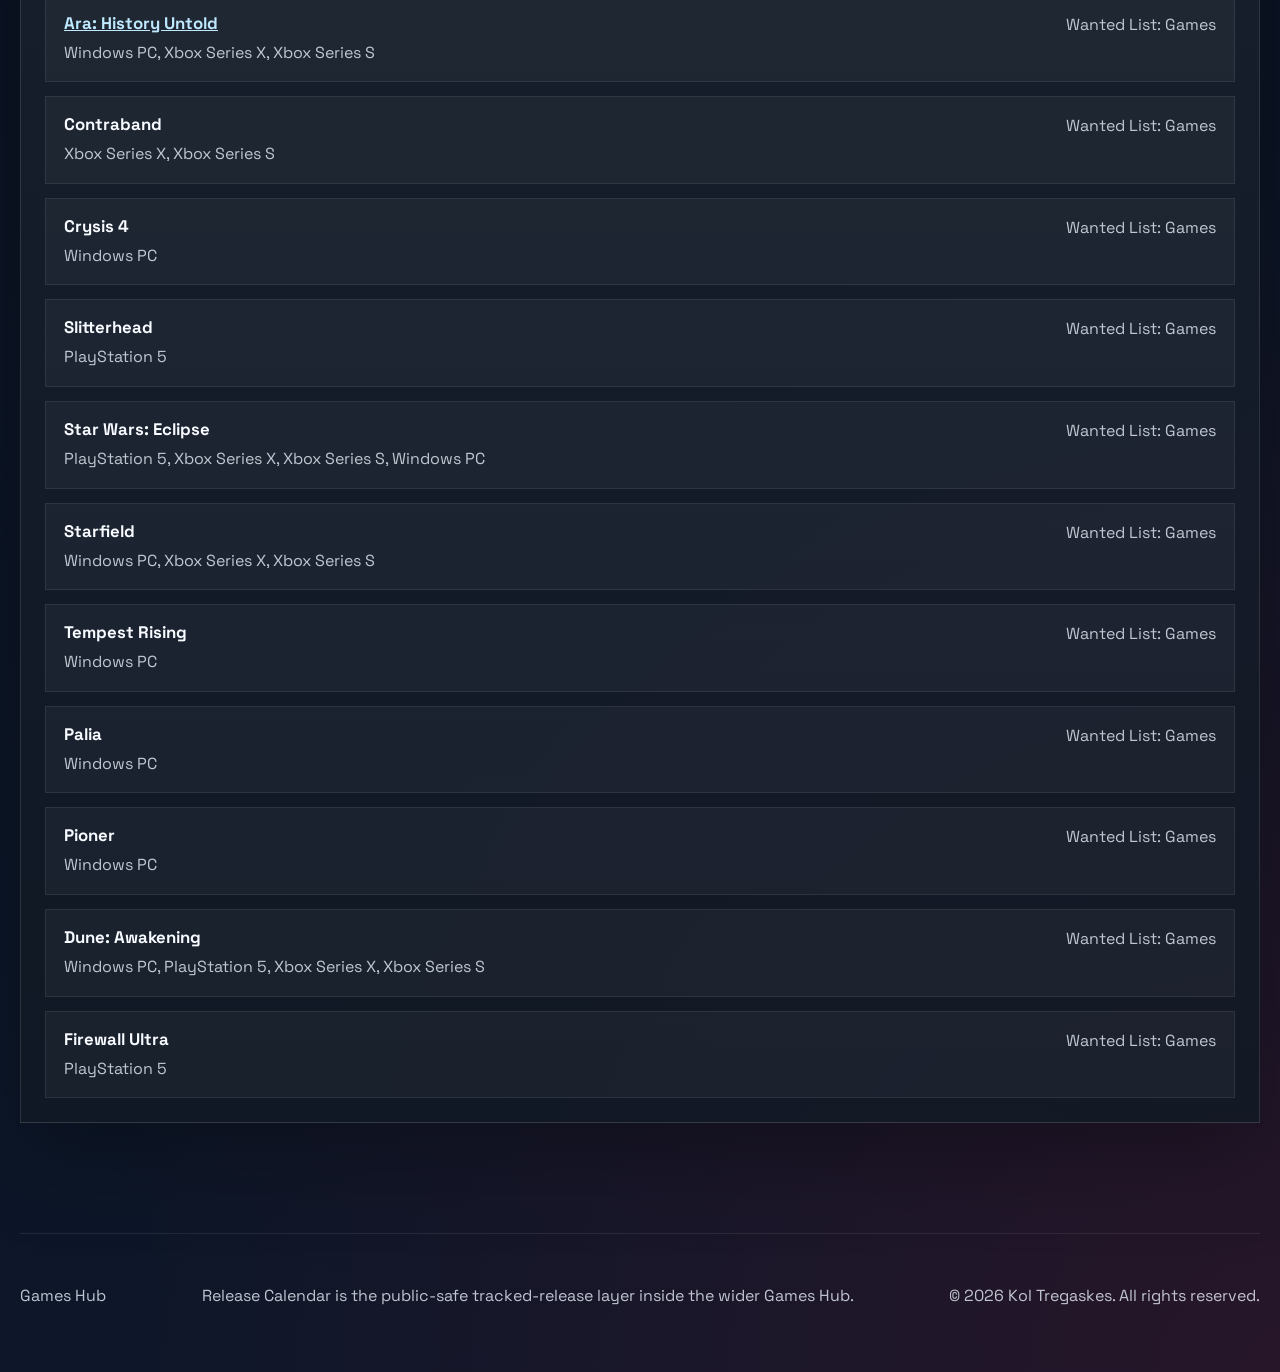
==== commit bdfef977: "Rename hub branding to Games Hub" ====
--- a/calendar.html
+++ b/calendar.html
@@ -3,12 +3,12 @@
   <head>
     <meta charset="UTF-8" />
     <meta name="viewport" content="width=device-width, initial-scale=1.0" />
-    <title>Elusion Works // Release Calendar</title>
+    <title>Games Hub // Release Calendar</title>
     <meta
       name="description"
-      content="A monthly and weekly calendar for tracked Windows PC, Xbox, and PlayStation releases plus major showcases, conferences, and awards on the Elusion Works Games Hub."
+      content="A monthly and weekly calendar for tracked Windows PC, Xbox, and PlayStation releases plus major showcases, conferences, and awards on the Games Hub."
     />
-    <meta property="og:title" content="Release Calendar by Elusion Works" />
+    <meta property="og:title" content="Games Hub // Release Calendar" />
     <meta
       property="og:description"
       content="Track releases, showcases, conferences, and awards across Windows PC, Xbox, and PlayStation with day-level density and drill-down details."
@@ -36,7 +36,7 @@
     </div>
 
     <header class="site-header">
-      <a class="site-brand" href="index.html">Elusion Works</a>
+      <a class="site-brand" href="index.html">Games Hub</a>
       <nav class="site-nav" aria-label="Primary">
         <a href="index.html">Games Hub</a>
         <a href="game-development.html">Game Development</a>
@@ -86,7 +86,7 @@
     </main>
 
     <footer class="site-footer">
-      <p>Elusion Works</p>
+      <p>Games Hub</p>
       <p>Release Calendar is the public-safe tracked-release layer inside the wider Games Hub.</p>
       <p>&copy; 2026 Kol Tregaskes. All rights reserved.</p>
     </footer>
--- a/styles.css
+++ b/styles.css
@@ -984,6 +984,14 @@
   color: #bfe9ff;
 }
 
+.calendar-release-item__links {
+  display: flex;
+  flex-wrap: wrap;
+  gap: 8px;
+  justify-content: flex-end;
+  align-items: center;
+}
+
 .calendar-events {
   margin-top: 18px;
 }
@@ -1114,6 +1122,10 @@
     grid-template-columns: 1fr;
   }
 
+  .calendar-release-item__links {
+    justify-content: flex-start;
+  }
+
   .calendar-day {
     min-height: 0;
   }
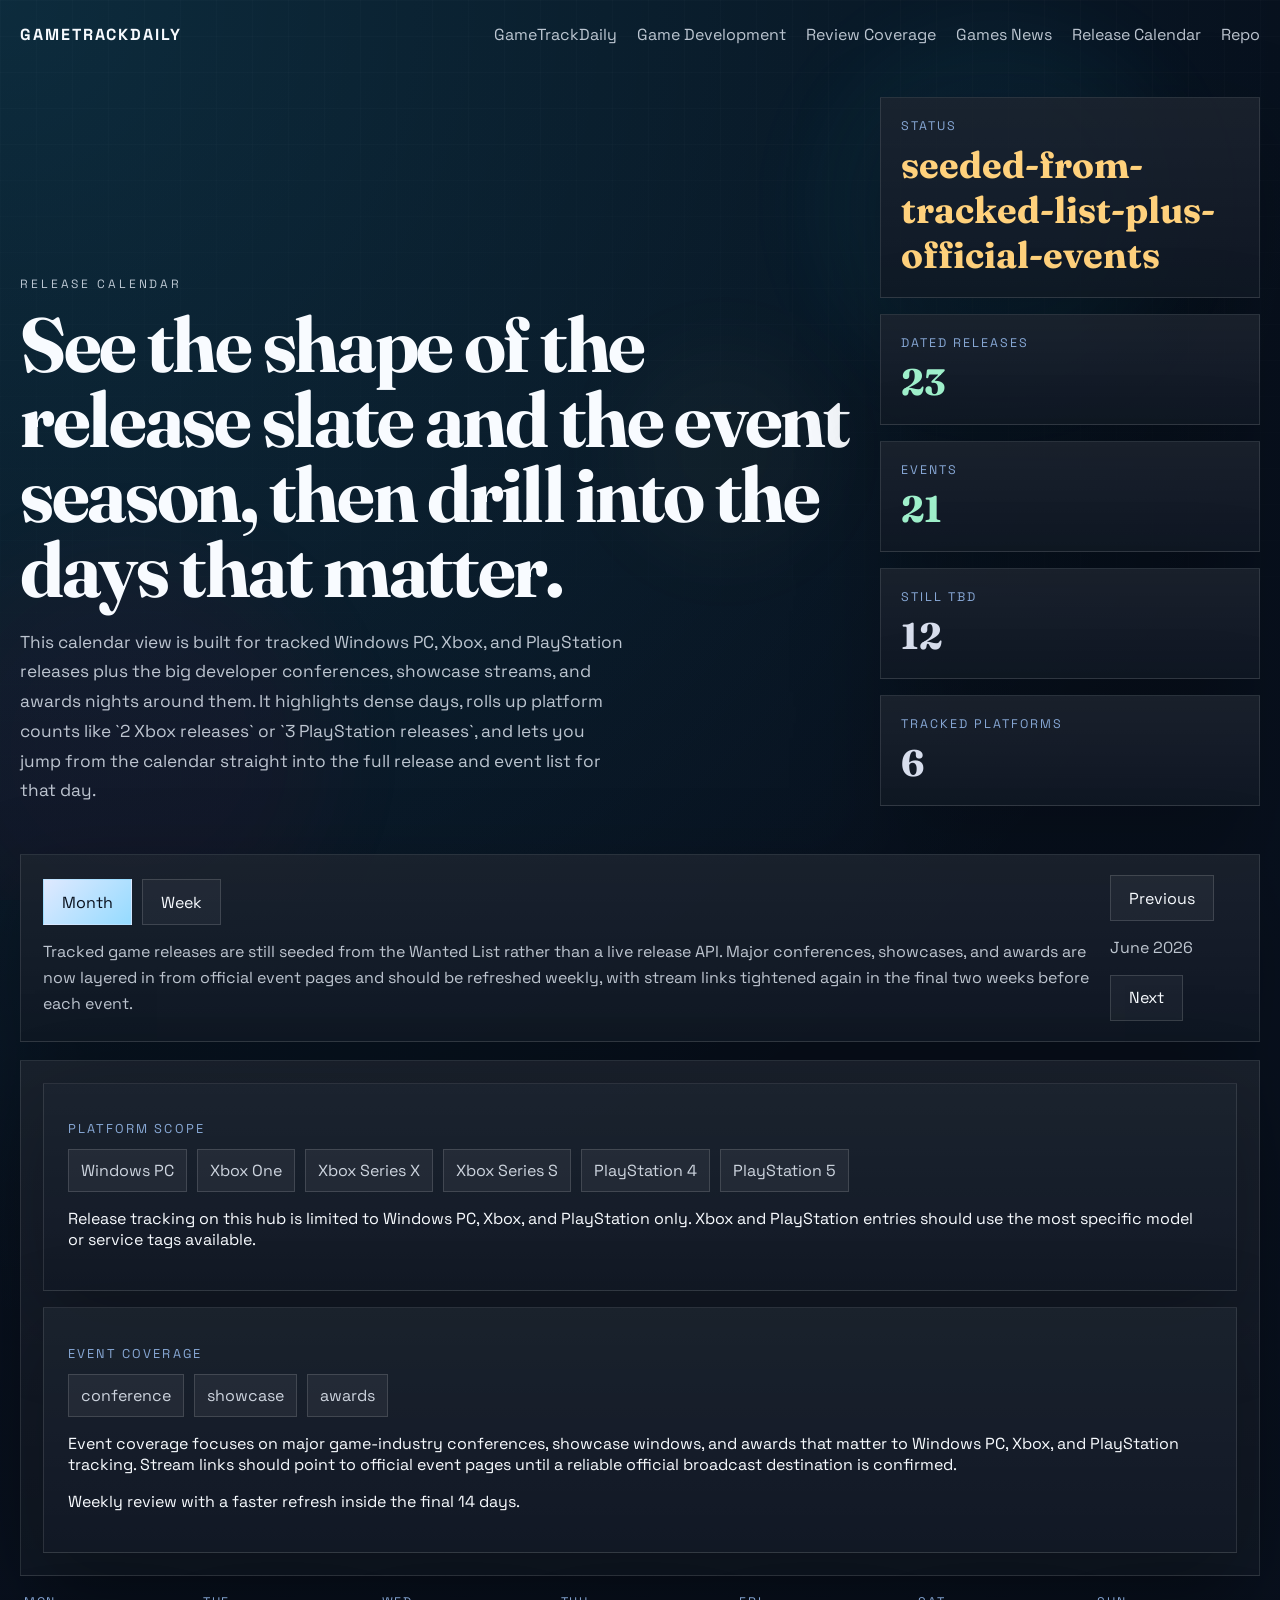
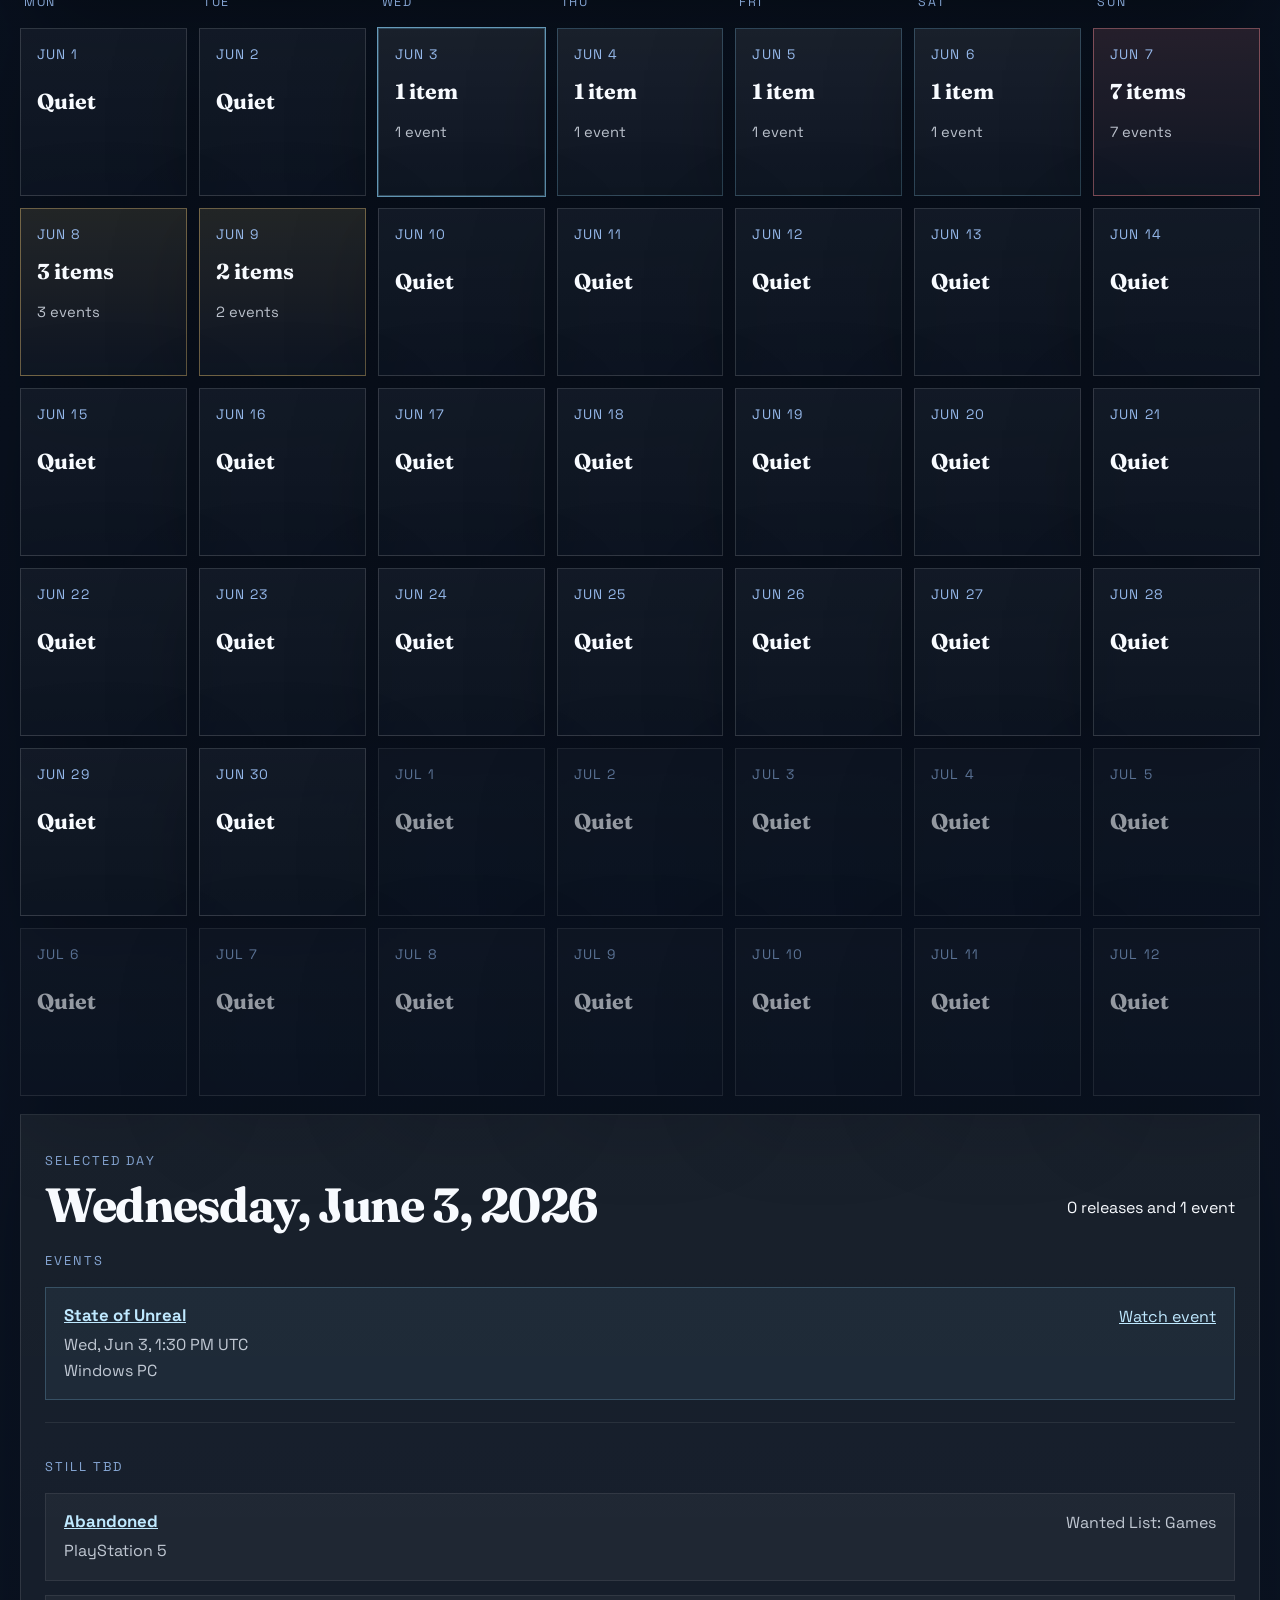
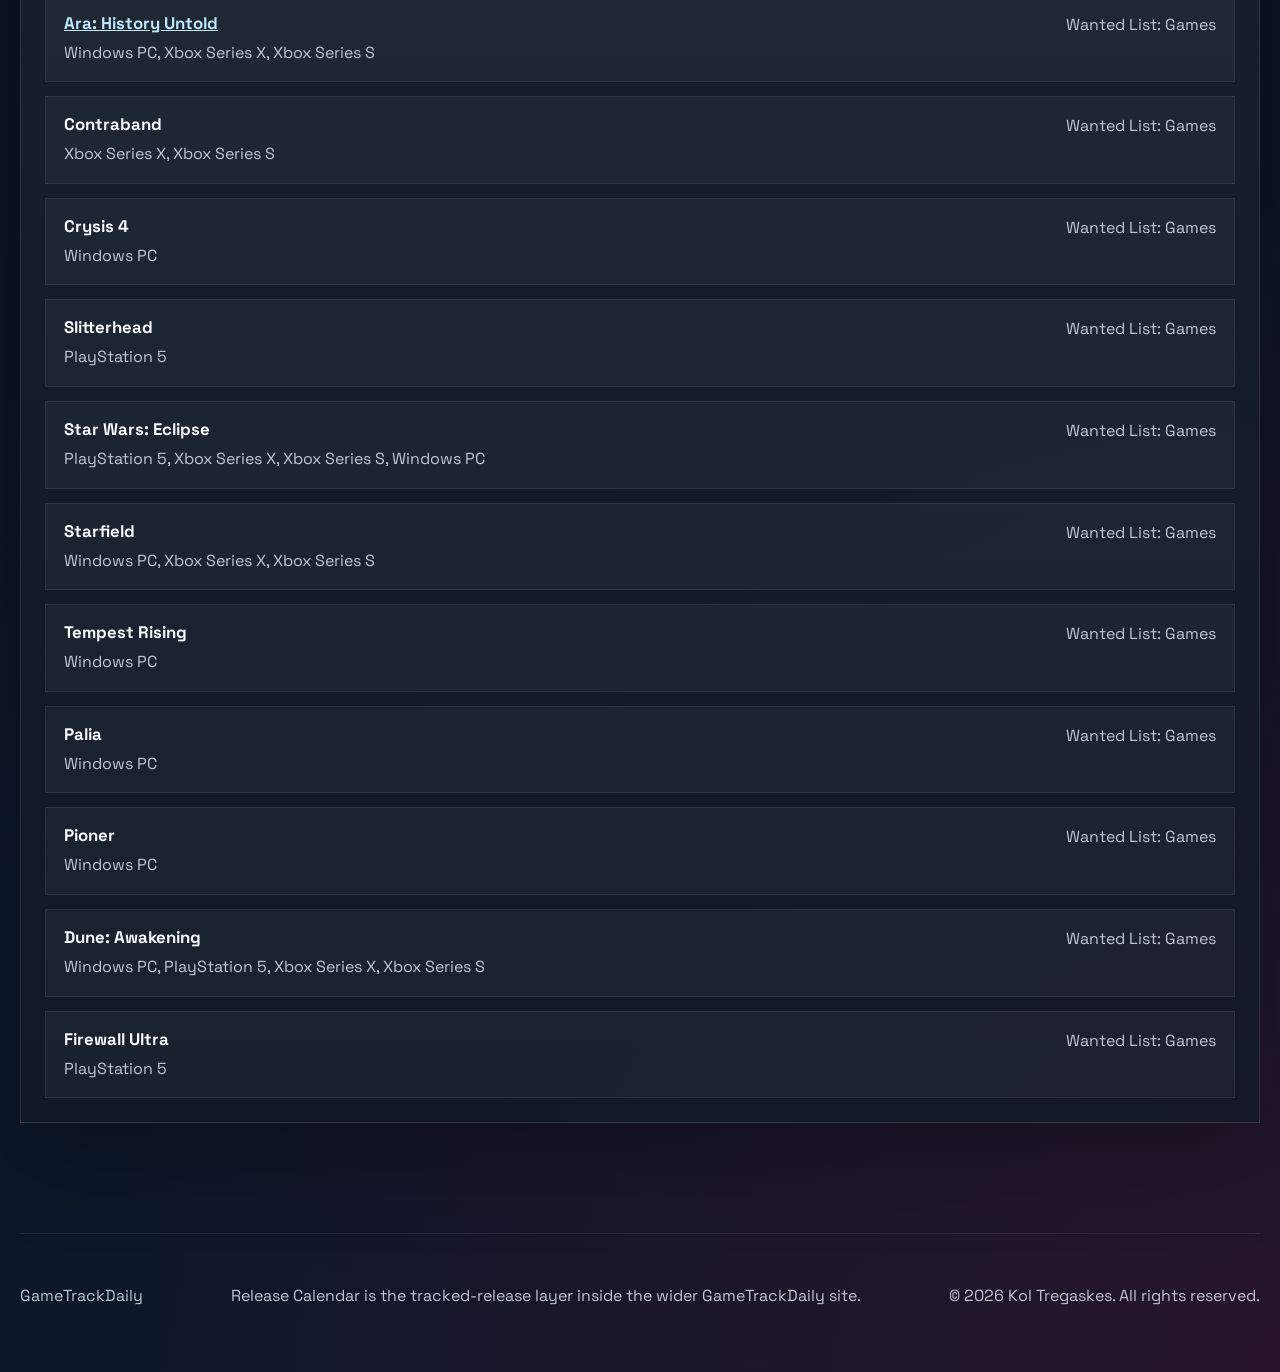
==== commit 2dd6e7e2: "Rebrand public site as GameTrackDaily" ====
--- a/calendar.html
+++ b/calendar.html
@@ -3,12 +3,12 @@
   <head>
     <meta charset="UTF-8" />
     <meta name="viewport" content="width=device-width, initial-scale=1.0" />
-    <title>Games Hub // Release Calendar</title>
+    <title>GameTrackDaily // Release Calendar</title>
     <meta
       name="description"
-      content="A monthly and weekly calendar for tracked Windows PC, Xbox, and PlayStation releases plus major showcases, conferences, and awards on the Games Hub."
+      content="A monthly and weekly calendar for tracked Windows PC, Xbox, and PlayStation releases plus major showcases, conferences, and awards on GameTrackDaily."
     />
-    <meta property="og:title" content="Games Hub // Release Calendar" />
+    <meta property="og:title" content="GameTrackDaily // Release Calendar" />
     <meta
       property="og:description"
       content="Track releases, showcases, conferences, and awards across Windows PC, Xbox, and PlayStation with day-level density and drill-down details."
@@ -36,11 +36,11 @@
     </div>
 
     <header class="site-header">
-      <a class="site-brand" href="index.html">Games Hub</a>
+      <a class="site-brand" href="index.html">GameTrackDaily</a>
       <nav class="site-nav" aria-label="Primary">
-        <a href="index.html">Games Hub</a>
+        <a href="index.html">GameTrackDaily</a>
         <a href="game-development.html">Game Development</a>
-        <a href="reviews.html">Reviews</a>
+        <a href="reviews.html">Review Coverage</a>
         <a href="news.html">Games News</a>
         <a href="calendar.html" aria-current="page">Release Calendar</a>
         <a href="https://github.com/koltregaskes/games-hub">Repo</a>
@@ -86,8 +86,8 @@
     </main>
 
     <footer class="site-footer">
-      <p>Games Hub</p>
-      <p>Release Calendar is the public-safe tracked-release layer inside the wider Games Hub.</p>
+      <p>GameTrackDaily</p>
+      <p>Release Calendar is the tracked-release layer inside the wider GameTrackDaily site.</p>
       <p>&copy; 2026 Kol Tregaskes. All rights reserved.</p>
     </footer>
 
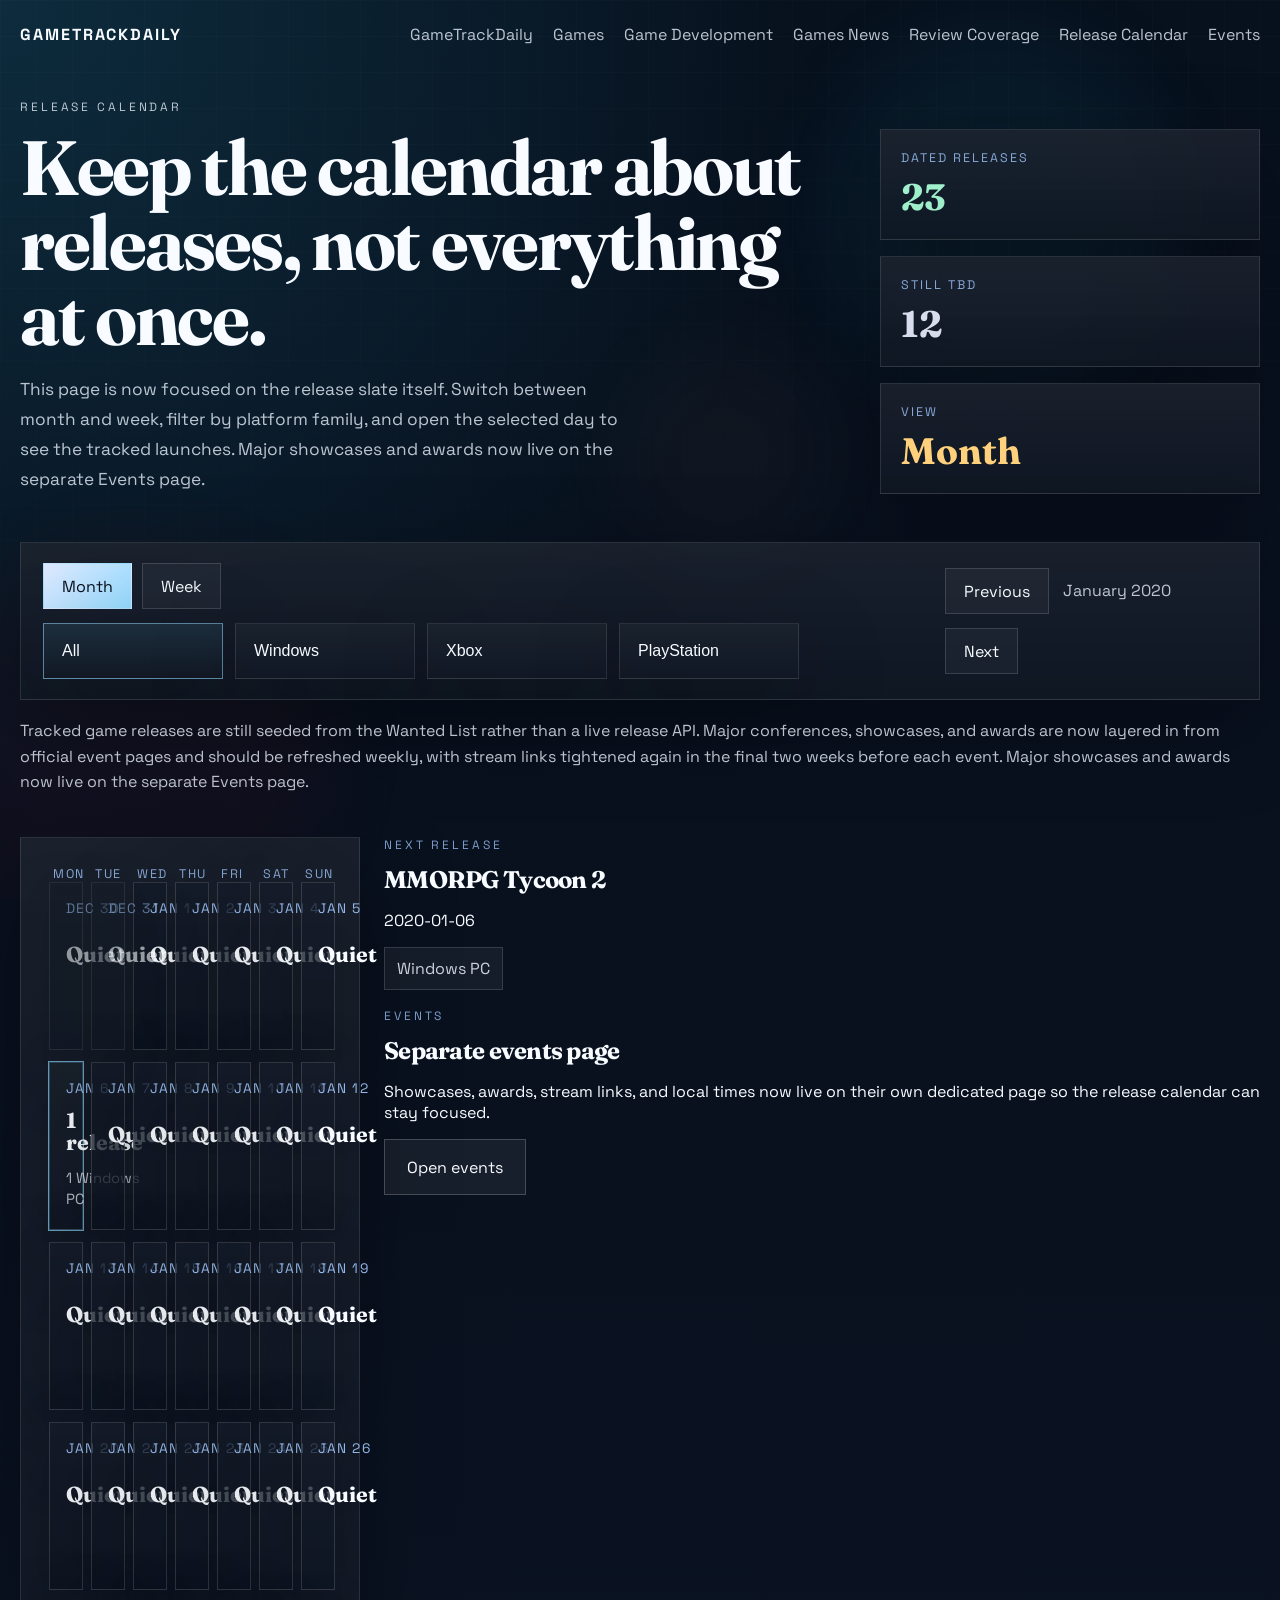
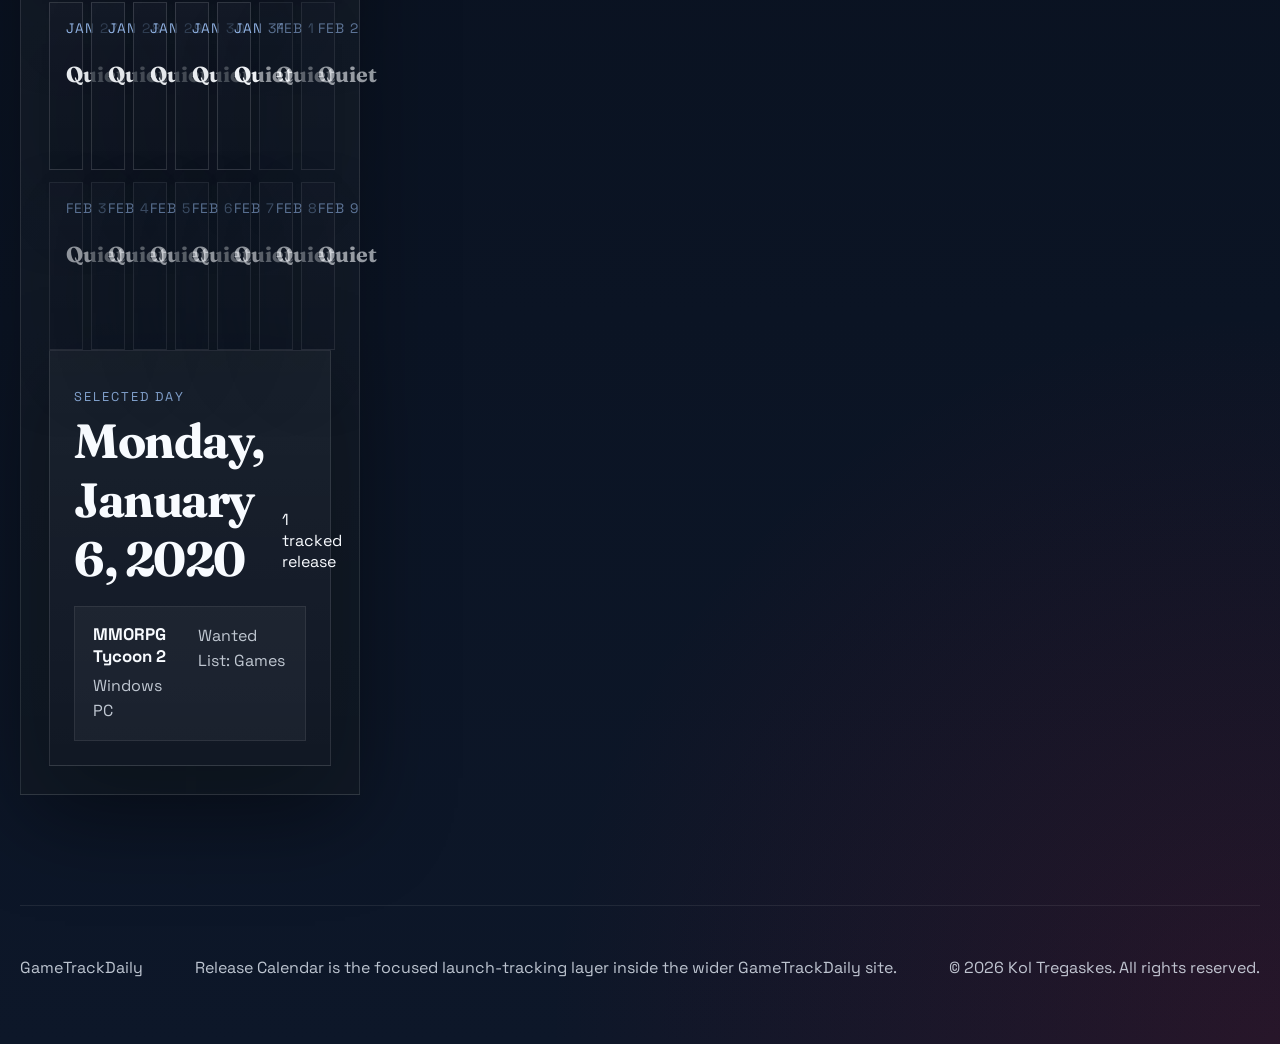
==== commit 73a12fee: "Refactor GameTrackDaily into focused public sections" ====
--- a/calendar.html
+++ b/calendar.html
@@ -6,12 +6,12 @@
     <title>GameTrackDaily // Release Calendar</title>
     <meta
       name="description"
-      content="A monthly and weekly calendar for tracked Windows PC, Xbox, and PlayStation releases plus major showcases, conferences, and awards on GameTrackDaily."
+      content="A focused month and week release calendar for tracked Windows PC, Xbox, and PlayStation launches."
     />
     <meta property="og:title" content="GameTrackDaily // Release Calendar" />
     <meta
       property="og:description"
-      content="Track releases, showcases, conferences, and awards across Windows PC, Xbox, and PlayStation with day-level density and drill-down details."
+      content="Track the release slate by month or week, filter by platform family, and open the full release list for the selected day."
     />
     <meta property="og:type" content="website" />
     <meta property="og:url" content="https://koltregaskes.github.io/games-hub/calendar.html" />
@@ -27,7 +27,7 @@
     />
     <link rel="stylesheet" href="styles.css" />
   </head>
-  <body data-page="calendar">
+  <body data-page="calendar" data-section="calendar">
     <div class="atmosphere" aria-hidden="true">
       <div class="atmosphere__orb atmosphere__orb--cyan"></div>
       <div class="atmosphere__orb atmosphere__orb--crimson"></div>
@@ -37,29 +37,21 @@
 
     <header class="site-header">
       <a class="site-brand" href="index.html">GameTrackDaily</a>
-      <nav class="site-nav" aria-label="Primary">
-        <a href="index.html">GameTrackDaily</a>
-        <a href="game-development.html">Game Development</a>
-        <a href="reviews.html">Review Coverage</a>
-        <a href="news.html">Games News</a>
-        <a href="calendar.html" aria-current="page">Release Calendar</a>
-        <a href="https://github.com/koltregaskes/games-hub">Repo</a>
-      </nav>
+      <nav class="site-nav" id="siteNav" aria-label="Primary"></nav>
     </header>
 
     <main class="docs-main">
       <section class="docs-hero">
         <div class="docs-hero__copy" data-reveal>
           <p class="eyebrow">Release Calendar</p>
-          <h1>See the shape of the release slate and the event season, then drill into the days that matter.</h1>
+          <h1>Keep the calendar about releases, not everything at once.</h1>
           <p class="hero__lede">
-            This calendar view is built for tracked Windows PC, Xbox, and PlayStation releases plus the big developer
-            conferences, showcase streams, and awards nights around them. It highlights dense days, rolls up platform
-            counts like `2 Xbox releases` or `3 PlayStation releases`, and lets you jump from the calendar straight
-            into the full release and event list for that day.
+            This page is now focused on the release slate itself. Switch between month and week, filter by platform
+            family, and open the selected day to see the tracked launches. Major showcases and awards now live on the
+            separate Events page.
           </p>
         </div>
-        <div class="docs-hero__facts" data-reveal id="calendarSummary"></div>
+        <div class="docs-hero__facts" id="calendarSummary" data-reveal></div>
       </section>
 
       <section class="calendar-page" data-reveal>
@@ -69,7 +61,7 @@
               <button class="calendar-toggle__button" data-view="month" type="button">Month</button>
               <button class="calendar-toggle__button" data-view="week" type="button">Week</button>
             </div>
-            <p class="calendar-toolbar__note" id="calendarNotice"></p>
+            <div class="news-tabs" id="calendarFilters"></div>
           </div>
           <div class="calendar-toolbar__right">
             <button class="calendar-nav__button" id="calendarPrevButton" type="button">Previous</button>
@@ -77,17 +69,22 @@
             <button class="calendar-nav__button" id="calendarNextButton" type="button">Next</button>
           </div>
         </div>
+        <p class="calendar-toolbar__note" id="calendarNotice"></p>
 
-        <div class="calendar-policy" id="calendarPolicy"></div>
-        <div class="calendar-weekdays" id="calendarWeekdays" aria-hidden="true"></div>
-        <div class="calendar-grid" id="calendarGrid"></div>
-        <div class="calendar-detail" id="calendarDetail"></div>
+        <div class="docs-layout">
+          <article class="docs-viewer">
+            <div class="calendar-weekdays" id="calendarWeekdays" aria-hidden="true"></div>
+            <div class="calendar-grid" id="calendarGrid"></div>
+            <div class="calendar-detail" id="calendarDetail"></div>
+          </article>
+          <aside class="docs-nav" id="calendarRail"></aside>
+        </div>
       </section>
     </main>
 
     <footer class="site-footer">
       <p>GameTrackDaily</p>
-      <p>Release Calendar is the tracked-release layer inside the wider GameTrackDaily site.</p>
+      <p>Release Calendar is the focused launch-tracking layer inside the wider GameTrackDaily site.</p>
       <p>&copy; 2026 Kol Tregaskes. All rights reserved.</p>
     </footer>
 
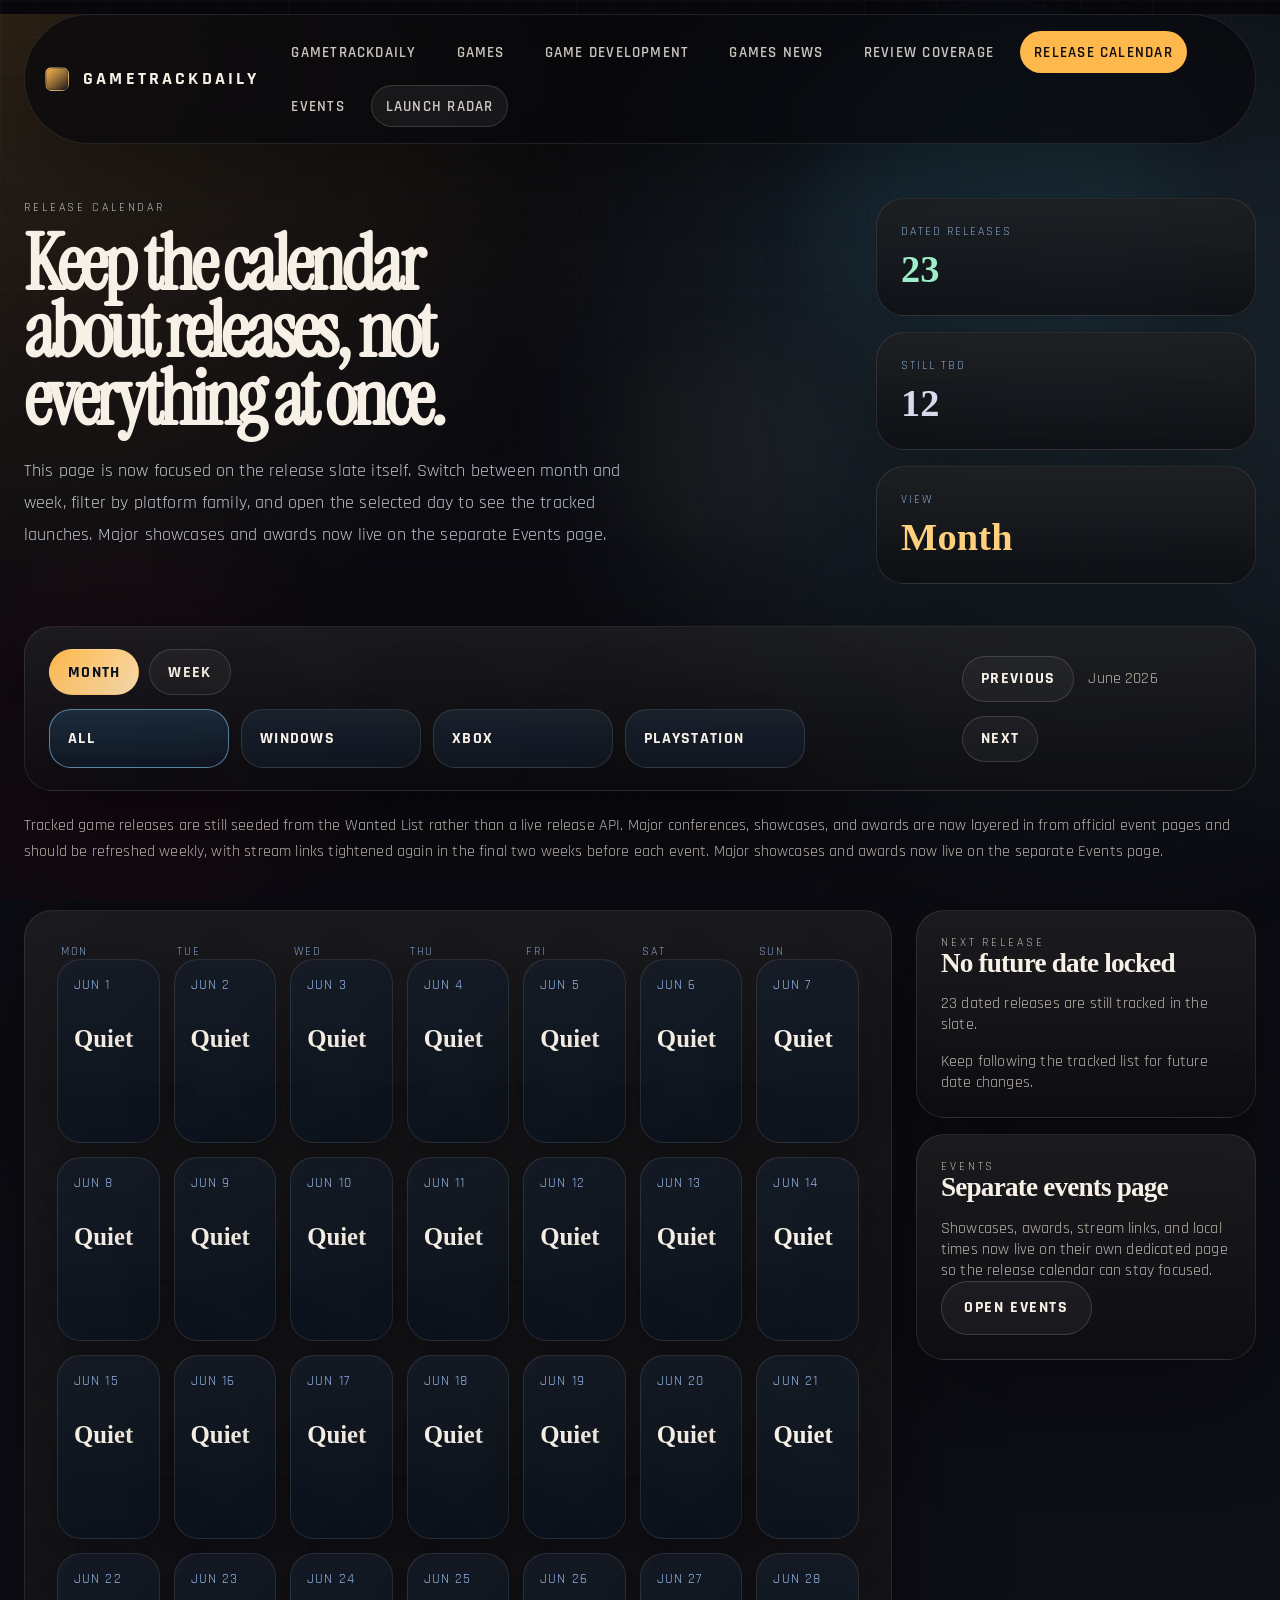
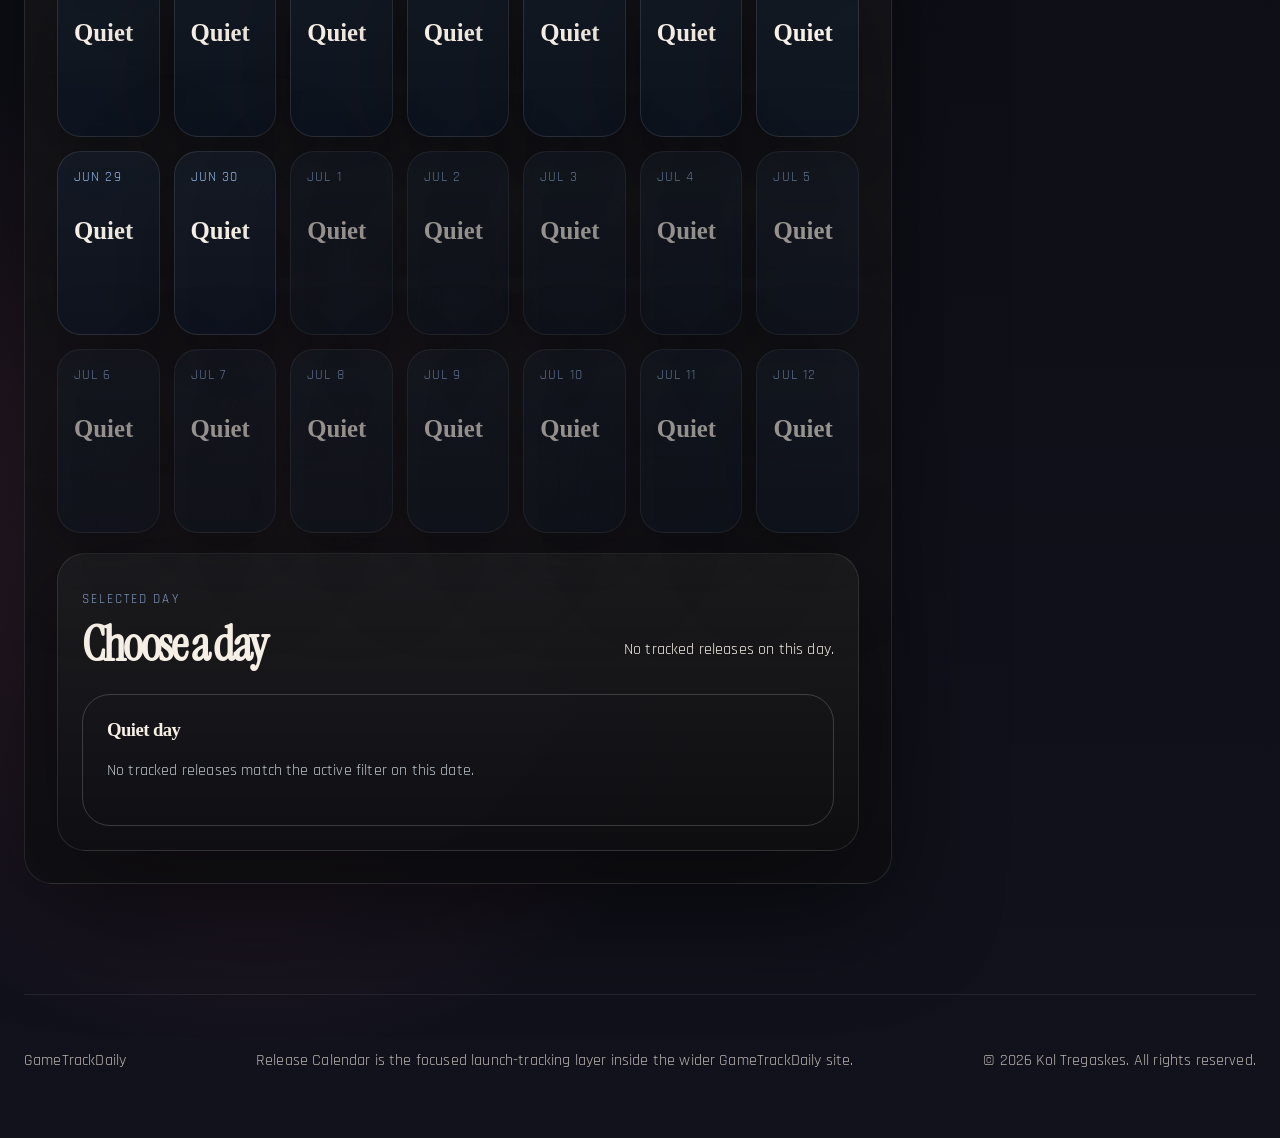
==== commit 02b5d125: "Launch-polish the public GameTrackDaily shell" ====
--- a/calendar.html
+++ b/calendar.html
@@ -22,7 +22,7 @@
     <link rel="preconnect" href="https://fonts.googleapis.com" />
     <link rel="preconnect" href="https://fonts.gstatic.com" crossorigin />
     <link
-      href="https://fonts.googleapis.com/css2?family=Space+Grotesk:wght@400;500;700&family=Fraunces:opsz,wght@9..144,600;9..144,700&display=swap"
+      href="https://fonts.googleapis.com/css2?family=Instrument+Serif:ital@0;1&family=Rajdhani:wght@500;600;700&display=swap"
       rel="stylesheet"
     />
     <link rel="stylesheet" href="styles.css" />
--- a/styles.css
+++ b/styles.css
@@ -1154,3 +1154,735 @@
     inset: 18% -1% 0 54%;
   }
 }
+
+/* Launch-grade override */
+
+:root {
+  --bg: #09080d;
+  --bg-soft: #11111a;
+  --panel: rgba(255, 255, 255, 0.045);
+  --panel-strong: rgba(255, 255, 255, 0.08);
+  --panel-border: rgba(255, 255, 255, 0.12);
+  --text: #f7f0e6;
+  --muted: rgba(241, 231, 218, 0.76);
+  --soft: rgba(211, 225, 246, 0.74);
+  --line: rgba(255, 255, 255, 0.08);
+  --accent: #d8ff5d;
+  --accent-strong: #f5ffd0;
+  --accent-warm: #ffb84c;
+  --accent-cool: #88d8ff;
+  --accent-hot: #ff667d;
+  --shadow: 0 32px 110px rgba(0, 0, 0, 0.38);
+}
+
+body[data-section="games"] {
+  --accent: #88d8ff;
+  --accent-strong: #dff4ff;
+}
+
+body[data-section="news"],
+body[data-section="review-coverage"] {
+  --accent: #d8ff5d;
+  --accent-strong: #f5ffd0;
+}
+
+body[data-section="calendar"] {
+  --accent: #ffb84c;
+  --accent-strong: #ffe3b5;
+}
+
+body[data-section="events"] {
+  --accent: #ff667d;
+  --accent-strong: #ffd6dc;
+}
+
+body[data-section="game-development"] {
+  --accent: #bca0ff;
+  --accent-strong: #ebddff;
+}
+
+html {
+  background: #09080d;
+}
+
+body {
+  position: relative;
+  font-family: "Rajdhani", sans-serif;
+  letter-spacing: 0.01em;
+  background:
+    radial-gradient(circle at top left, rgba(255, 184, 76, 0.14), transparent 22%),
+    radial-gradient(circle at 85% 12%, rgba(136, 216, 255, 0.18), transparent 22%),
+    radial-gradient(circle at 20% 78%, rgba(255, 102, 125, 0.16), transparent 22%),
+    linear-gradient(180deg, #08080c 0%, #0d0d15 45%, #12121d 100%);
+}
+
+body::before {
+  content: "";
+  position: fixed;
+  inset: 0;
+  pointer-events: none;
+  background-image:
+    linear-gradient(rgba(255, 255, 255, 0.018) 1px, transparent 1px),
+    linear-gradient(90deg, rgba(255, 255, 255, 0.018) 1px, transparent 1px);
+  background-size: 32px 32px;
+  mask-image: linear-gradient(180deg, rgba(0, 0, 0, 0.8), transparent);
+  opacity: 0.8;
+}
+
+.site-header,
+main,
+.docs-main,
+.site-footer {
+  width: min(1360px, calc(100% - 48px));
+}
+
+.site-header {
+  position: sticky;
+  top: 14px;
+  z-index: 30;
+  margin-top: 14px;
+  padding: 16px 20px;
+  border: 1px solid rgba(255, 255, 255, 0.1);
+  border-radius: 999px;
+  background: rgba(8, 8, 12, 0.72);
+  backdrop-filter: blur(18px);
+  box-shadow: 0 24px 70px rgba(0, 0, 0, 0.28);
+}
+
+.site-brand {
+  display: inline-flex;
+  align-items: center;
+  gap: 14px;
+  font-family: "Rajdhani", sans-serif;
+  font-size: 1.1rem;
+  font-weight: 700;
+  letter-spacing: 0.18em;
+  color: var(--text);
+}
+
+.site-brand::before {
+  content: "";
+  width: 24px;
+  height: 24px;
+  border-radius: 7px;
+  border: 1px solid rgba(255, 255, 255, 0.16);
+  background:
+    linear-gradient(135deg, var(--accent), rgba(255, 255, 255, 0.04)),
+    linear-gradient(180deg, rgba(255, 255, 255, 0.12), transparent);
+  box-shadow: inset 0 0 0 1px rgba(0, 0, 0, 0.24);
+}
+
+.site-nav {
+  align-items: center;
+  gap: 12px;
+}
+
+.site-nav a {
+  display: inline-flex;
+  align-items: center;
+  min-height: 42px;
+  padding: 0 14px;
+  border-radius: 999px;
+  color: rgba(247, 240, 230, 0.82);
+  font-size: 0.96rem;
+  font-weight: 600;
+  letter-spacing: 0.08em;
+  text-transform: uppercase;
+}
+
+.site-nav a[aria-current="page"] {
+  color: #09080d;
+  background: var(--accent);
+}
+
+.site-nav__cta {
+  border: 1px solid rgba(255, 255, 255, 0.14);
+  background: rgba(255, 255, 255, 0.06);
+}
+
+.hero {
+  grid-template-columns: minmax(0, 1.06fr) minmax(340px, 480px);
+  gap: 56px;
+  min-height: calc(100vh - 170px);
+  padding: 72px 0 18px;
+}
+
+.hero h1,
+.docs-hero h1,
+.section-head h2,
+.future h2,
+.docs-viewer__meta h2,
+.calendar-detail__head h2 {
+  font-family: "Instrument Serif", serif;
+  font-style: normal;
+  letter-spacing: -0.05em;
+}
+
+.hero h1 {
+  max-width: 9.5ch;
+  font-size: clamp(4.3rem, 8.6vw, 7.8rem);
+  line-height: 0.86;
+}
+
+.hero__lede,
+.section-head p,
+.preview-card p,
+.news-card p,
+.docs-viewer__description,
+.docs-viewer__content p,
+.site-footer p,
+.calendar-toolbar__note,
+.calendar-range,
+.calendar-release-item p,
+.calendar-release-item span {
+  color: var(--muted);
+}
+
+.hero__lede {
+  max-width: 40rem;
+  margin-top: 22px;
+  font-size: 1.15rem;
+}
+
+.hero__actions,
+.future__actions,
+.feature__actions {
+  gap: 12px;
+}
+
+.button {
+  min-height: 54px;
+  padding: 0 22px;
+  border-radius: 999px;
+  font-family: "Rajdhani", sans-serif;
+  font-weight: 700;
+  letter-spacing: 0.1em;
+  text-transform: uppercase;
+}
+
+.button--primary {
+  background: linear-gradient(135deg, var(--accent), var(--accent-strong));
+  color: #09080d;
+}
+
+.button--ghost {
+  background: rgba(255, 255, 255, 0.045);
+  border-color: rgba(255, 255, 255, 0.16);
+}
+
+.hero__facts {
+  display: grid;
+  grid-template-columns: repeat(3, minmax(0, 1fr));
+  gap: 10px;
+  margin-top: 32px;
+}
+
+.hero__facts li {
+  min-height: 100%;
+  padding: 14px 16px;
+  border: 1px solid rgba(255, 255, 255, 0.1);
+  border-radius: 20px;
+  background: rgba(255, 255, 255, 0.03);
+}
+
+.signal-deck,
+.rail-panel {
+  border: 1px solid rgba(255, 255, 255, 0.12);
+  border-radius: 32px;
+  background:
+    linear-gradient(180deg, rgba(255, 255, 255, 0.08), rgba(255, 255, 255, 0.025)),
+    rgba(8, 8, 12, 0.82);
+  box-shadow: var(--shadow);
+}
+
+.signal-deck {
+  display: grid;
+  gap: 16px;
+  padding: 28px;
+  min-height: 100%;
+}
+
+.signal-deck__topline {
+  display: flex;
+  align-items: center;
+  justify-content: space-between;
+  gap: 12px;
+  flex-wrap: wrap;
+}
+
+.signal-deck__tag {
+  display: inline-flex;
+  align-items: center;
+  min-height: 34px;
+  padding: 0 12px;
+  border-radius: 999px;
+  background: rgba(255, 255, 255, 0.06);
+  color: rgba(247, 240, 230, 0.82);
+  font-size: 0.9rem;
+  letter-spacing: 0.08em;
+  text-transform: uppercase;
+}
+
+.signal-deck h2 {
+  margin: 0;
+  font-size: clamp(2.6rem, 4.5vw, 4.1rem);
+  line-height: 0.94;
+}
+
+.signal-grid {
+  display: grid;
+  grid-template-columns: repeat(2, minmax(0, 1fr));
+  gap: 14px;
+  margin-top: 6px;
+}
+
+.signal-card {
+  display: grid;
+  gap: 8px;
+  min-height: 158px;
+  padding: 18px;
+  border-radius: 24px;
+  border: 1px solid rgba(255, 255, 255, 0.1);
+  background: rgba(255, 255, 255, 0.04);
+  color: var(--text);
+  text-decoration: none;
+}
+
+.signal-card__label {
+  color: rgba(247, 240, 230, 0.62);
+  font-size: 0.82rem;
+  letter-spacing: 0.14em;
+  text-transform: uppercase;
+}
+
+.signal-card__value {
+  font-family: "Instrument Serif", serif;
+  font-style: normal;
+  font-size: clamp(1.8rem, 2.8vw, 2.7rem);
+  line-height: 0.95;
+}
+
+.signal-card__detail {
+  margin: 0;
+  color: var(--muted);
+  line-height: 1.55;
+}
+
+.signal-card--lime {
+  background: linear-gradient(180deg, rgba(216, 255, 93, 0.16), rgba(255, 255, 255, 0.04));
+}
+
+.signal-card--gold {
+  background: linear-gradient(180deg, rgba(255, 184, 76, 0.16), rgba(255, 255, 255, 0.04));
+}
+
+.signal-card--crimson {
+  background: linear-gradient(180deg, rgba(255, 102, 125, 0.16), rgba(255, 255, 255, 0.04));
+}
+
+.signal-card--ice {
+  background: linear-gradient(180deg, rgba(136, 216, 255, 0.16), rgba(255, 255, 255, 0.04));
+}
+
+.ticker {
+  margin-top: 18px;
+  overflow: hidden;
+  border-top: 1px solid rgba(255, 255, 255, 0.08);
+  border-bottom: 1px solid rgba(255, 255, 255, 0.08);
+}
+
+.ticker__track {
+  display: flex;
+  gap: 10px;
+  flex-wrap: wrap;
+  padding: 16px 0;
+}
+
+.ticker__item {
+  display: inline-flex;
+  align-items: center;
+  min-height: 38px;
+  padding: 0 14px;
+  border-radius: 999px;
+  background: rgba(255, 255, 255, 0.05);
+  color: rgba(247, 240, 230, 0.8);
+  font-size: 0.95rem;
+  letter-spacing: 0.06em;
+  text-transform: uppercase;
+}
+
+.studio-strip {
+  margin-top: 26px;
+  border-radius: 28px;
+  padding: 22px 24px;
+}
+
+.section-head {
+  max-width: 52rem;
+}
+
+.section-head h2,
+.future h2 {
+  font-size: clamp(3rem, 5vw, 4.8rem);
+  line-height: 0.9;
+}
+
+.news-preview__grid,
+.news-card-grid {
+  grid-template-columns: repeat(2, minmax(0, 1fr));
+}
+
+.preview-card,
+.news-card,
+.prompt-card,
+.feed-hero,
+.feed-sources,
+.docs-nav__button,
+.docs-viewer,
+.summary-chip,
+.news-tab,
+.calendar-toolbar,
+.calendar-policy,
+.calendar-detail,
+.calendar-day,
+.rail-panel {
+  border-radius: 28px;
+}
+
+.preview-card,
+.news-card,
+.prompt-card,
+.docs-viewer,
+.summary-chip,
+.rail-panel,
+.calendar-toolbar,
+.calendar-policy,
+.calendar-detail,
+.calendar-day {
+  border: 1px solid rgba(255, 255, 255, 0.1);
+  background:
+    linear-gradient(180deg, rgba(255, 255, 255, 0.08), rgba(255, 255, 255, 0.025)),
+    rgba(8, 8, 12, 0.82);
+  box-shadow: var(--shadow);
+}
+
+.preview-card,
+.news-card,
+.prompt-card,
+.summary-chip,
+.rail-panel {
+  padding: 24px;
+}
+
+.preview-card h3,
+.news-card h3,
+.prompt-card h3,
+.docs-viewer__meta h2,
+.docs-hero h1 {
+  line-height: 0.94;
+}
+
+.preview-card h3,
+.news-card h3,
+.prompt-card h3 {
+  font-size: clamp(2rem, 3vw, 2.8rem);
+}
+
+.preview-card__meta {
+  margin: 6px 0 0;
+  color: rgba(247, 240, 230, 0.58);
+  font-size: 0.9rem;
+  letter-spacing: 0.08em;
+  text-transform: uppercase;
+}
+
+.summary-chip__value {
+  font-size: clamp(1.9rem, 3vw, 2.7rem);
+}
+
+.docs-hero {
+  min-height: 32vh;
+  padding: 54px 0 18px;
+  align-items: start;
+}
+
+.docs-hero h1 {
+  max-width: 12ch;
+  font-size: clamp(3.4rem, 6vw, 6rem);
+  line-height: 0.88;
+}
+
+.docs-layout {
+  align-items: start;
+  grid-template-columns: minmax(0, 1fr) minmax(300px, 340px);
+  gap: 24px;
+}
+
+.docs-layout > .docs-viewer {
+  order: 1;
+}
+
+.docs-layout > .docs-nav {
+  order: 2;
+}
+
+.docs-nav {
+  gap: 16px;
+}
+
+.docs-nav__button,
+.news-tab {
+  border-radius: 22px;
+  font-family: "Rajdhani", sans-serif;
+  font-weight: 700;
+  letter-spacing: 0.08em;
+  text-transform: uppercase;
+}
+
+.docs-nav__button span {
+  font-family: "Rajdhani", sans-serif;
+  font-weight: 500;
+  text-transform: none;
+  letter-spacing: 0;
+}
+
+.docs-viewer {
+  min-height: 62vh;
+  padding: 32px;
+}
+
+.docs-viewer__meta h2 {
+  font-size: clamp(2.8rem, 4vw, 4.4rem);
+}
+
+.docs-viewer__content h2,
+.docs-viewer__content h3 {
+  font-family: "Instrument Serif", serif;
+  font-style: normal;
+}
+
+.docs-viewer__content pre,
+.prompt-card pre {
+  border-radius: 18px;
+  background: rgba(0, 0, 0, 0.32);
+}
+
+.rail-panel h2 {
+  margin: 0;
+  font-size: 1.7rem;
+  line-height: 1;
+}
+
+.rail-panel p {
+  margin-bottom: 0;
+  color: var(--muted);
+}
+
+.emerging-grid {
+  grid-template-columns: repeat(2, minmax(0, 1fr));
+}
+
+.emerging-card {
+  border-radius: 32px;
+  overflow: hidden;
+}
+
+.emerging-card__media {
+  position: relative;
+}
+
+.emerging-card__media img {
+  width: 100%;
+  aspect-ratio: 16 / 10;
+  object-fit: cover;
+}
+
+.emerging-card__topline {
+  display: flex;
+  align-items: start;
+  justify-content: space-between;
+  gap: 12px;
+}
+
+.card-stage,
+.card-status {
+  display: inline-flex;
+  align-items: center;
+  min-height: 30px;
+  padding: 0 10px;
+  border-radius: 999px;
+  background: rgba(255, 255, 255, 0.08);
+  color: rgba(247, 240, 230, 0.84);
+  font-size: 0.82rem;
+  letter-spacing: 0.08em;
+  text-transform: uppercase;
+}
+
+.card-stage {
+  position: absolute;
+  right: 16px;
+  top: 16px;
+  background: rgba(8, 8, 12, 0.72);
+  backdrop-filter: blur(8px);
+}
+
+.emerging-card__body h3 {
+  line-height: 0.94;
+}
+
+.source-pill-row {
+  gap: 8px;
+}
+
+.source-pill {
+  border-radius: 999px;
+  padding: 8px 12px;
+  background: rgba(255, 255, 255, 0.055);
+  color: rgba(247, 240, 230, 0.84);
+}
+
+.news-card__meta {
+  justify-content: space-between;
+  align-items: center;
+}
+
+.calendar-page {
+  gap: 22px;
+}
+
+.calendar-toolbar {
+  padding: 22px 24px;
+}
+
+.calendar-toggle__button,
+.calendar-nav__button {
+  border-radius: 999px;
+  font-family: "Rajdhani", sans-serif;
+  font-weight: 700;
+  letter-spacing: 0.08em;
+  text-transform: uppercase;
+}
+
+.calendar-toggle__button.is-active {
+  background: linear-gradient(135deg, var(--accent), var(--accent-strong));
+}
+
+.calendar-grid {
+  gap: 14px;
+}
+
+.calendar-day {
+  min-height: 184px;
+  border-radius: 24px;
+}
+
+.calendar-day__count {
+  font-size: 1.55rem;
+}
+
+.calendar-detail {
+  margin-top: 20px;
+}
+
+.calendar-release-item {
+  border-radius: 20px;
+}
+
+.empty-state {
+  border-radius: 28px;
+  border-style: solid;
+}
+
+.site-footer {
+  align-items: center;
+  padding: 36px 0 48px;
+  color: rgba(247, 240, 230, 0.72);
+}
+
+@media (max-width: 1120px) {
+  .hero,
+  .docs-hero,
+  .docs-layout {
+    grid-template-columns: 1fr;
+  }
+
+  .docs-layout > .docs-nav,
+  .docs-layout > .docs-viewer {
+    order: initial;
+  }
+
+  .hero {
+    min-height: auto;
+    padding-top: 46px;
+  }
+
+  .hero__facts,
+  .signal-grid,
+  .news-preview__grid,
+  .news-card-grid,
+  .emerging-grid,
+  .studio-strip {
+    grid-template-columns: 1fr;
+  }
+
+  .site-header {
+    border-radius: 28px;
+  }
+}
+
+@media (max-width: 760px) {
+  .site-header,
+  main,
+  .docs-main,
+  .site-footer {
+    width: min(100% - 24px, 1360px);
+  }
+
+  .site-header {
+    position: relative;
+    top: 0;
+    margin-top: 12px;
+    padding: 16px;
+  }
+
+  .site-nav {
+    width: 100%;
+    justify-content: flex-start;
+  }
+
+  .site-nav a,
+  .site-nav__cta {
+    width: auto;
+  }
+
+  .hero h1,
+  .docs-hero h1,
+  .section-head h2,
+  .future h2 {
+    font-size: clamp(3rem, 13vw, 4.6rem);
+  }
+
+  .hero__facts {
+    grid-template-columns: 1fr;
+  }
+
+  .ticker__track {
+    display: grid;
+    grid-template-columns: 1fr;
+  }
+
+  .signal-grid,
+  .news-preview__grid,
+  .news-card-grid,
+  .emerging-grid {
+    grid-template-columns: 1fr;
+  }
+
+  .docs-viewer,
+  .preview-card,
+  .news-card,
+  .summary-chip,
+  .rail-panel {
+    padding: 22px;
+  }
+}
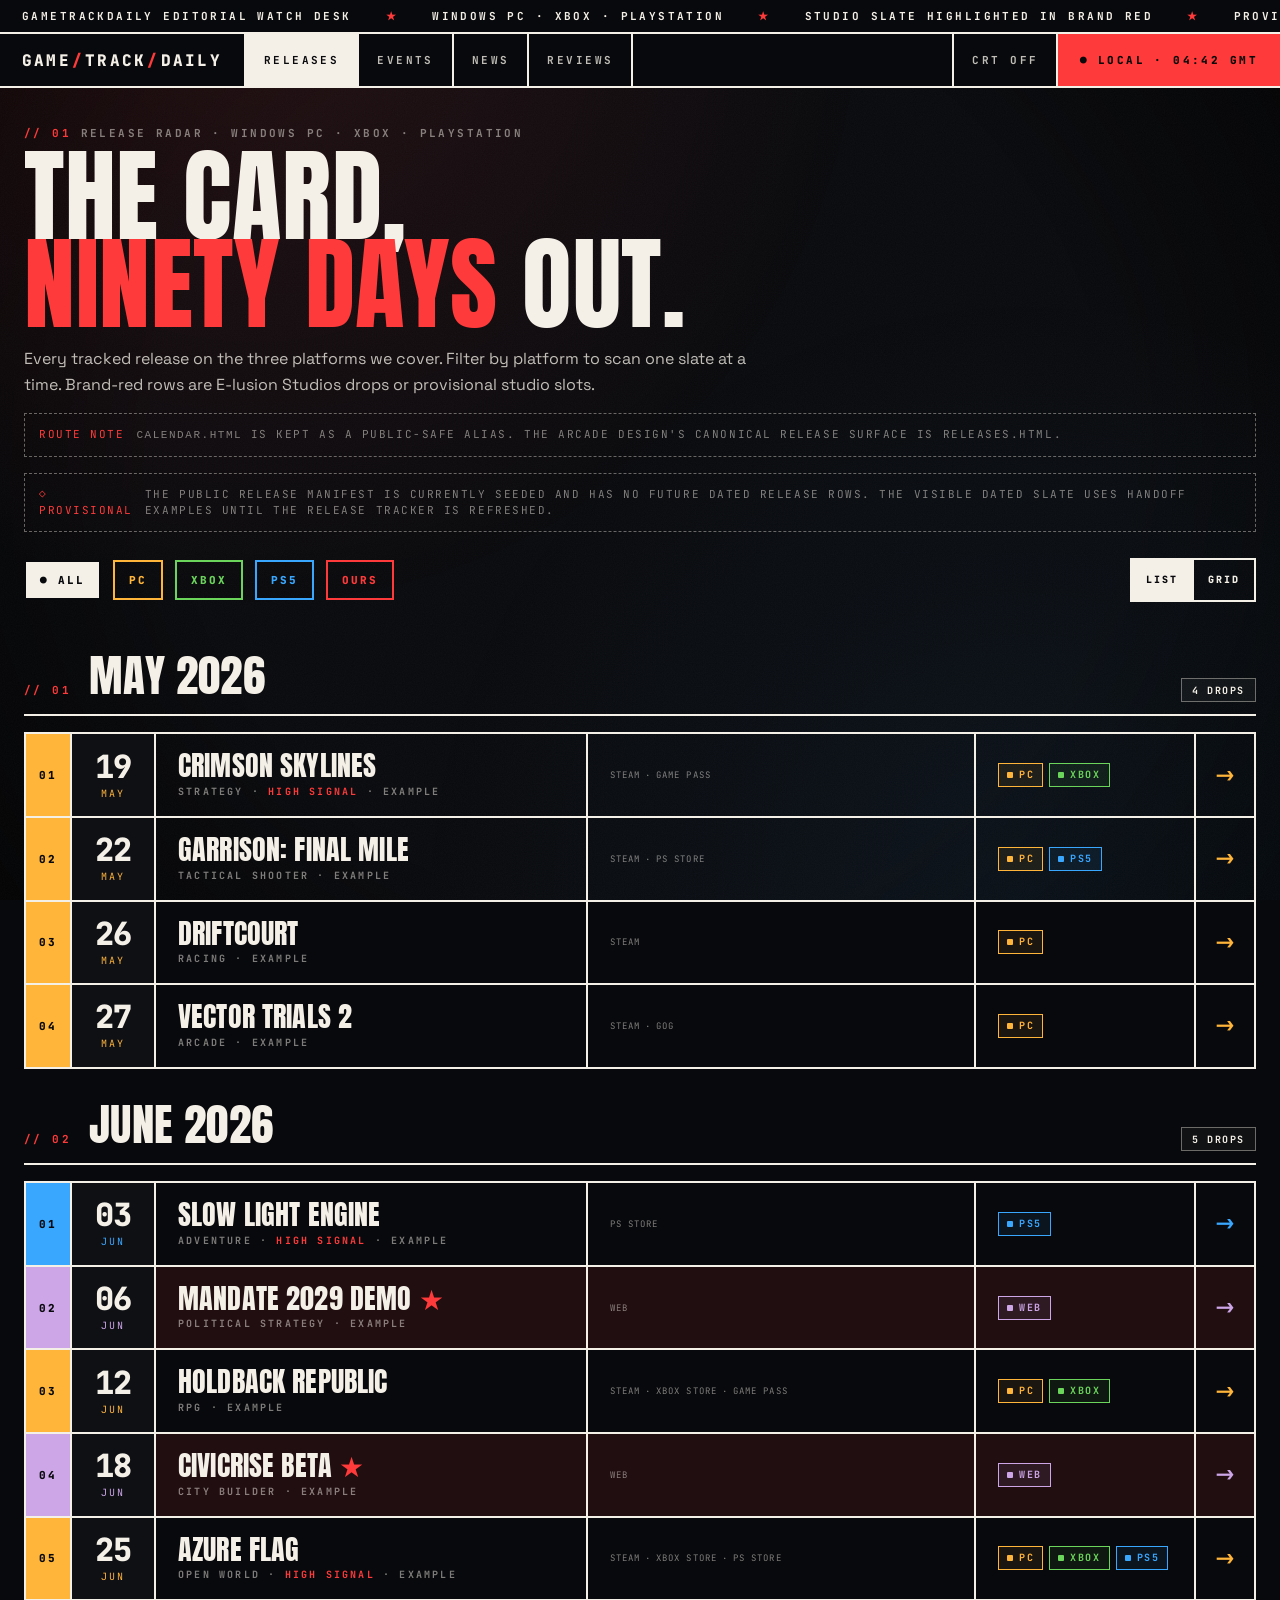
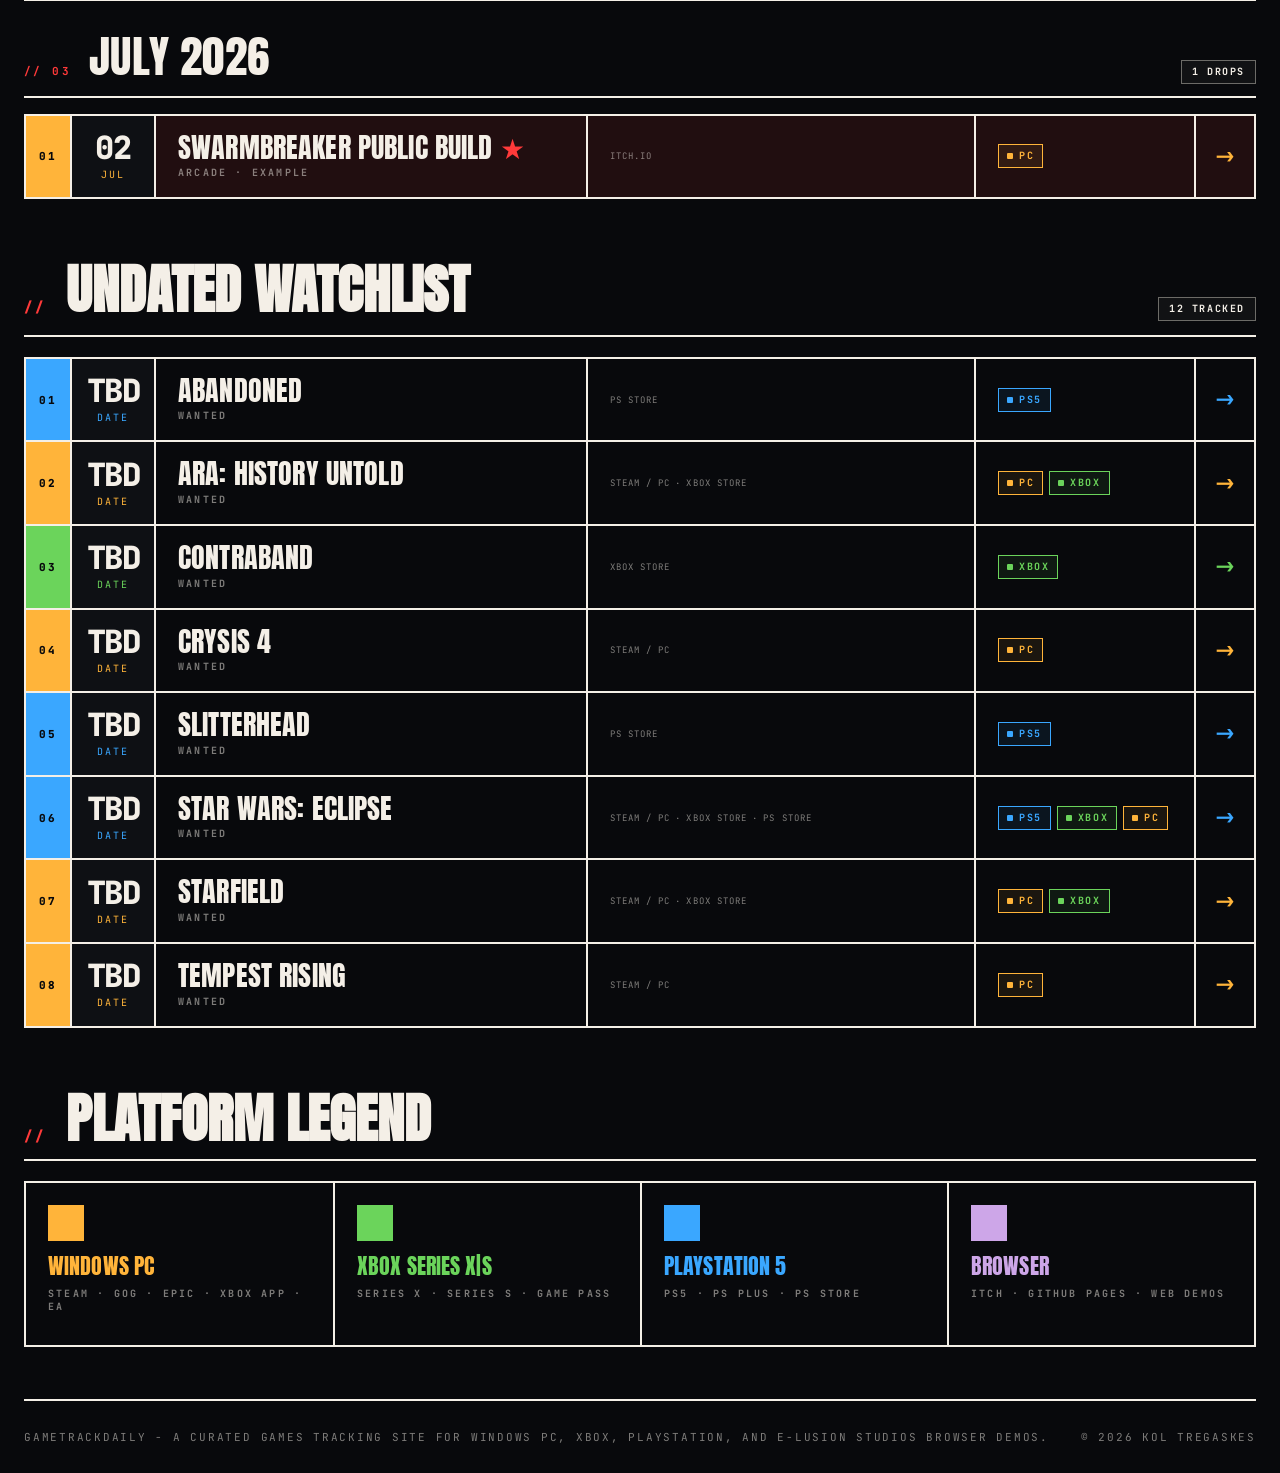
==== commit ed77eb9f: "Implement GameTrackDaily arcade redesign" ====
--- a/calendar.html
+++ b/calendar.html
@@ -1,93 +1,24 @@
 <!DOCTYPE html>
-<html lang="en">
+<html lang="en-GB">
   <head>
     <meta charset="UTF-8" />
     <meta name="viewport" content="width=device-width, initial-scale=1.0" />
-    <title>GameTrackDaily // Release Calendar</title>
-    <meta
-      name="description"
-      content="A focused month and week release calendar for tracked Windows PC, Xbox, and PlayStation launches."
-    />
-    <meta property="og:title" content="GameTrackDaily // Release Calendar" />
-    <meta
-      property="og:description"
-      content="Track the release slate by month or week, filter by platform family, and open the full release list for the selected day."
-    />
+    <title>Release Calendar // GameTrackDaily</title>
+    <meta name="description" content="Compatibility route for the GameTrackDaily release calendar. The arcade design uses Releases as the canonical surface." />
+    <link rel="canonical" href="https://koltregaskes.github.io/gametrackdaily/releases.html" />
+    <meta property="og:title" content="Release Calendar // GameTrackDaily" />
+    <meta property="og:description" content="Compatibility route for the GameTrackDaily release radar." />
     <meta property="og:type" content="website" />
-    <meta property="og:url" content="https://koltregaskes.github.io/games-hub/calendar.html" />
-    <meta name="theme-color" content="#08101d" />
-    <link rel="canonical" href="https://koltregaskes.github.io/games-hub/calendar.html" />
+    <meta property="og:url" content="https://koltregaskes.github.io/gametrackdaily/calendar.html" />
+    <meta name="twitter:card" content="summary" />
+    <meta name="theme-color" content="#08090c" />
     <link rel="icon" href="favicon.svg" type="image/svg+xml" />
     <link rel="manifest" href="site.webmanifest" />
-    <link rel="preconnect" href="https://fonts.googleapis.com" />
-    <link rel="preconnect" href="https://fonts.gstatic.com" crossorigin />
-    <link
-      href="https://fonts.googleapis.com/css2?family=Instrument+Serif:ital@0;1&family=Rajdhani:wght@500;600;700&display=swap"
-      rel="stylesheet"
-    />
     <link rel="stylesheet" href="styles.css" />
   </head>
-  <body data-page="calendar" data-section="calendar">
-    <div class="atmosphere" aria-hidden="true">
-      <div class="atmosphere__orb atmosphere__orb--cyan"></div>
-      <div class="atmosphere__orb atmosphere__orb--crimson"></div>
-      <div class="atmosphere__orb atmosphere__orb--gold"></div>
-      <div class="atmosphere__grid"></div>
-    </div>
-
-    <header class="site-header">
-      <a class="site-brand" href="index.html">GameTrackDaily</a>
-      <nav class="site-nav" id="siteNav" aria-label="Primary"></nav>
-    </header>
-
-    <main class="docs-main">
-      <section class="docs-hero">
-        <div class="docs-hero__copy" data-reveal>
-          <p class="eyebrow">Release Calendar</p>
-          <h1>Keep the calendar about releases, not everything at once.</h1>
-          <p class="hero__lede">
-            This page is now focused on the release slate itself. Switch between month and week, filter by platform
-            family, and open the selected day to see the tracked launches. Major showcases and awards now live on the
-            separate Events page.
-          </p>
-        </div>
-        <div class="docs-hero__facts" id="calendarSummary" data-reveal></div>
-      </section>
-
-      <section class="calendar-page" data-reveal>
-        <div class="calendar-toolbar">
-          <div class="calendar-toolbar__left">
-            <div class="calendar-toggle" id="calendarViewToggle" aria-label="Calendar view">
-              <button class="calendar-toggle__button" data-view="month" type="button">Month</button>
-              <button class="calendar-toggle__button" data-view="week" type="button">Week</button>
-            </div>
-            <div class="news-tabs" id="calendarFilters"></div>
-          </div>
-          <div class="calendar-toolbar__right">
-            <button class="calendar-nav__button" id="calendarPrevButton" type="button">Previous</button>
-            <p class="calendar-range" id="calendarRangeLabel">Loading calendar...</p>
-            <button class="calendar-nav__button" id="calendarNextButton" type="button">Next</button>
-          </div>
-        </div>
-        <p class="calendar-toolbar__note" id="calendarNotice"></p>
-
-        <div class="docs-layout">
-          <article class="docs-viewer">
-            <div class="calendar-weekdays" id="calendarWeekdays" aria-hidden="true"></div>
-            <div class="calendar-grid" id="calendarGrid"></div>
-            <div class="calendar-detail" id="calendarDetail"></div>
-          </article>
-          <aside class="docs-nav" id="calendarRail"></aside>
-        </div>
-      </section>
-    </main>
-
-    <footer class="site-footer">
-      <p>GameTrackDaily</p>
-      <p>Release Calendar is the focused launch-tracking layer inside the wider GameTrackDaily site.</p>
-      <p>&copy; 2026 Kol Tregaskes. All rights reserved.</p>
-    </footer>
-
-    <script src="app.js"></script>
+  <body data-page="calendar">
+    <a class="skip-link" href="#main-content">Skip to main content</a>
+    <div id="site-frame"></div>
+    <script src="app.js" defer></script>
   </body>
 </html>
--- a/styles.css
+++ b/styles.css
@@ -1,1888 +1,1262 @@
+/* GameTrackDaily Arcade
+   Static HTML + vanilla JS port of the Claude Design handoff.
+   Brutalist arcade watch desk: sharp borders, platform colour stripes, calm copy.
+*/
+
+@import url("https://fonts.googleapis.com/css2?family=Anton&family=Space+Grotesk:wght@400;500;600;700&family=JetBrains+Mono:wght@400;500;600;700;800&display=swap");
+
 :root {
-  --bg: #08101d;
-  --bg-soft: #0d1729;
-  --panel: rgba(255, 255, 255, 0.05);
-  --panel-strong: rgba(255, 255, 255, 0.08);
-  --panel-border: rgba(255, 255, 255, 0.11);
-  --text: #f8fbff;
-  --muted: rgba(228, 236, 247, 0.74);
-  --soft: rgba(191, 206, 228, 0.74);
-  --line: rgba(255, 255, 255, 0.08);
-  --accent: #92d9ff;
-  --accent-strong: #dfeaff;
-  --shadow: 0 28px 90px rgba(0, 0, 0, 0.28);
-}
-
-*,
-*::before,
-*::after {
+  --bg: #08090c;
+  --bg-2: #0e1014;
+  --bg-3: #15181f;
+  --ink: #f4efe7;
+  --ink-2: rgba(244, 239, 231, 0.78);
+  --ink-3: rgba(244, 239, 231, 0.5);
+  --ink-4: rgba(244, 239, 231, 0.28);
+  --line: rgba(244, 239, 231, 0.16);
+  --line-strong: rgba(244, 239, 231, 0.4);
+
+  --brand: #ff3a3a;
+  --brand-2: #ff7a4a;
+  --pc: #ffb43a;
+  --xbox: #6bd45b;
+  --ps: #3aa7ff;
+  --browser: #cda6e8;
+
+  --display: "Anton", "Arial Narrow", sans-serif;
+  --mono: "JetBrains Mono", ui-monospace, monospace;
+  --sans: "Space Grotesk", system-ui, sans-serif;
+  --maxw: 1480px;
+}
+
+* {
   box-sizing: border-box;
 }
 
 html {
+  min-width: 0;
+  background: var(--bg);
+  color-scheme: dark;
   scroll-behavior: smooth;
 }
 
 body {
+  min-width: 0;
   margin: 0;
-  min-height: 100vh;
   overflow-x: hidden;
-  font-family: "Space Grotesk", sans-serif;
-  color: var(--text);
-  background:
-    radial-gradient(circle at top left, rgba(47, 211, 255, 0.14), transparent 28%),
-    radial-gradient(circle at bottom right, rgba(200, 16, 46, 0.14), transparent 25%),
-    linear-gradient(180deg, #07101d 0%, #09111f 45%, #0d1729 100%);
-}
-
-img {
-  display: block;
-  max-width: 100%;
-}
-
-a {
-  color: inherit;
-}
-
-.atmosphere {
-  position: fixed;
-  inset: 0;
-  pointer-events: none;
-  overflow: hidden;
-}
-
-.atmosphere__orb {
-  position: absolute;
-  border-radius: 999px;
-  filter: blur(44px);
-  opacity: 0.25;
-}
-
-.atmosphere__orb--cyan {
-  top: 24px;
-  right: 8%;
-  width: 360px;
-  height: 360px;
-  background: rgba(47, 211, 255, 0.22);
-}
-
-.atmosphere__orb--crimson {
-  bottom: -60px;
-  left: -80px;
-  width: 420px;
-  height: 420px;
-  background: rgba(200, 16, 46, 0.18);
-}
-
-.atmosphere__orb--gold {
-  top: 38%;
-  left: 48%;
-  width: 220px;
-  height: 220px;
-  background: rgba(255, 210, 122, 0.12);
-}
-
-.atmosphere__grid {
-  position: absolute;
-  inset: 0;
-  background:
-    linear-gradient(rgba(255, 255, 255, 0.025) 1px, transparent 1px),
-    linear-gradient(90deg, rgba(255, 255, 255, 0.025) 1px, transparent 1px);
-  background-size: 36px 36px;
-  mask-image: linear-gradient(180deg, rgba(0, 0, 0, 0.7), transparent);
-}
-
-.site-header,
-main,
-.site-footer {
-  position: relative;
-  width: min(1240px, calc(100% - 40px));
-  margin: 0 auto;
-}
-
-.site-header {
-  display: flex;
-  align-items: center;
-  justify-content: space-between;
-  gap: 18px;
-  padding: 24px 0 0;
-}
-
-.site-brand {
-  text-decoration: none;
-  font-weight: 700;
-  letter-spacing: 0.12em;
-  text-transform: uppercase;
-}
-
-.site-nav {
-  display: flex;
-  gap: 20px;
-  flex-wrap: wrap;
-}
-
-.site-nav a {
-  color: rgba(233, 240, 250, 0.8);
-  text-decoration: none;
-}
-
-.site-nav a:hover,
-.site-nav a:focus-visible {
-  color: var(--text);
-  outline: none;
-}
-
-.hero {
-  display: grid;
-  grid-template-columns: minmax(0, 1fr) minmax(360px, 520px);
-  gap: 40px;
-  align-items: center;
-  min-height: min(92vh, 920px);
-  padding: 48px 0 32px;
-}
-
-.eyebrow {
-  margin: 0 0 12px;
-  font-size: 12px;
-  letter-spacing: 0.24em;
-  text-transform: uppercase;
-  color: rgba(163, 201, 255, 0.76);
-}
-
-h1,
-h2,
-h3,
-.hero-stack__meta strong {
-  margin: 0;
-  font-family: "Fraunces", serif;
-  letter-spacing: -0.03em;
-}
-
-.hero h1 {
-  max-width: 9ch;
-  font-size: clamp(4rem, 9vw, 7.3rem);
-  line-height: 0.9;
-  color: #f7fbff;
-}
-
-.hero__lede,
-.section-head p,
-.feature__summary,
-.approach__grid p,
-.future p,
-.site-footer p {
-  color: rgba(233, 240, 250, 0.8);
-  line-height: 1.72;
-}
-
-.hero__lede {
-  max-width: 38rem;
-  margin: 20px 0 0;
-  font-size: 1.08rem;
-}
-
-.hero__actions,
-.future__actions,
-.feature__actions {
-  display: flex;
-  gap: 14px;
-  flex-wrap: wrap;
-  margin-top: 30px;
-}
-
-.button {
-  display: inline-flex;
-  align-items: center;
-  justify-content: center;
-  min-height: 56px;
-  padding: 0 22px;
-  border: 1px solid transparent;
-  text-decoration: none;
-  transition: transform 180ms ease, border-color 180ms ease, background 180ms ease;
-}
-
-.button:hover,
-.button:focus-visible {
-  transform: translateY(-1px);
-  outline: none;
-}
-
-.button--primary {
-  background: linear-gradient(135deg, #e6efff, #99ddff);
-  color: #08101d;
-}
-
-.button--ghost {
-  background: rgba(255, 255, 255, 0.06);
-  border-color: rgba(255, 255, 255, 0.2);
-}
-
-.hero__facts {
-  display: flex;
-  flex-wrap: wrap;
-  gap: 12px 24px;
-  margin: 28px 0 0;
-  padding: 0;
-  list-style: none;
-  color: rgba(222, 232, 246, 0.86);
-}
-
-.hero-stack {
-  position: relative;
-  min-height: 540px;
-}
-
-.hero-stack__card {
-  position: absolute;
-  overflow: hidden;
-  border: 1px solid var(--panel-border);
-  background: linear-gradient(180deg, rgba(255, 255, 255, 0.08), rgba(255, 255, 255, 0.03));
-  box-shadow: var(--shadow);
-}
-
-.hero-stack__card img {
-  width: 100%;
-  height: 100%;
-  object-fit: cover;
-}
-
-.hero-stack__card--front {
-  inset: 10% 2% 6% 16%;
-  z-index: 3;
-}
-
-.hero-stack__card--left {
-  inset: 0 44% 28% 0;
-  z-index: 1;
-  transform: rotate(-8deg);
-}
-
-.hero-stack__card--right {
-  inset: 22% 0 0 50%;
-  z-index: 2;
-  transform: rotate(8deg);
-}
-
-.hero-stack__meta {
-  position: absolute;
-  left: 20px;
-  bottom: 18px;
-  display: grid;
-  gap: 4px;
-  padding: 12px 14px;
-  background: rgba(8, 16, 29, 0.78);
-  border: 1px solid rgba(255, 255, 255, 0.12);
-}
-
-.hero-stack__meta span {
-  color: var(--soft);
-  font-size: 0.8rem;
-  text-transform: uppercase;
-  letter-spacing: 0.14em;
-}
-
-.studio-strip {
-  display: grid;
-  grid-template-columns: repeat(3, minmax(0, 1fr));
-  gap: 16px;
-  padding: 22px;
-  border: 1px solid var(--panel-border);
-  background:
-    linear-gradient(180deg, rgba(255, 255, 255, 0.07), rgba(255, 255, 255, 0.03)),
-    rgba(8, 16, 29, 0.8);
-  box-shadow: var(--shadow);
-}
-
-.studio-strip__label,
-.feature__kicker,
-.feature__meta dt,
-.approach__index {
-  display: block;
-  margin-bottom: 6px;
-  color: rgba(163, 201, 255, 0.8);
-  font-size: 0.8rem;
-  letter-spacing: 0.16em;
-  text-transform: uppercase;
-}
-
-.studio-strip strong {
-  color: #f5f9ff;
-}
-
-.lineup,
-.emerging,
-.knowledge-preview,
-.news-preview,
-.approach,
-.future {
-  padding: 110px 0 0;
-}
-
-.section-head {
-  max-width: 46rem;
-  margin-bottom: 40px;
-}
-
-.section-head h2,
-.future h2 {
-  font-size: clamp(2.6rem, 5vw, 4.1rem);
-  line-height: 0.94;
-}
-
-.feature {
-  display: grid;
-  grid-template-columns: minmax(320px, 520px) minmax(0, 1fr);
-  gap: 34px;
-  align-items: center;
-  padding: 40px 0;
-  border-top: 1px solid var(--line);
-}
-
-.feature--reverse {
-  grid-template-columns: minmax(0, 1fr) minmax(320px, 520px);
-}
-
-.feature--reverse .feature__art {
-  order: 2;
-}
-
-.feature--reverse .feature__copy {
-  order: 1;
-}
-
-.feature__art {
-  overflow: hidden;
-  border: 1px solid var(--panel-border);
-  background: rgba(255, 255, 255, 0.04);
-  box-shadow: var(--shadow);
-}
-
-.feature__copy h3 {
-  font-size: clamp(2.2rem, 4vw, 3.4rem);
-  line-height: 0.96;
-}
-
-.feature__summary {
-  margin: 18px 0 0;
-  max-width: 38rem;
-  font-size: 1.04rem;
-}
-
-.feature__list {
-  margin: 24px 0 0;
-  padding-left: 18px;
-  color: var(--text);
-  display: grid;
-  gap: 10px;
-}
-
-.feature__meta {
-  display: grid;
-  grid-template-columns: repeat(3, minmax(0, 1fr));
-  gap: 16px;
-  margin: 28px 0 0;
-}
-
-.feature__actions {
-  margin-top: 24px;
-}
-
-.emerging-grid {
-  display: grid;
-  grid-template-columns: repeat(2, minmax(0, 1fr));
-  gap: 24px;
-}
-
-.emerging-card {
-  overflow: hidden;
-  border: 1px solid var(--panel-border);
-  background:
-    linear-gradient(180deg, rgba(255, 255, 255, 0.07), rgba(255, 255, 255, 0.03)),
-    rgba(8, 16, 29, 0.8);
-  box-shadow: var(--shadow);
-}
-
-.emerging-card img {
-  width: 100%;
-  aspect-ratio: 5 / 3;
-  object-fit: cover;
-}
-
-.emerging-card__body {
-  padding: 20px 20px 24px;
-}
-
-.emerging-card__body h3 {
-  font-size: clamp(2rem, 3vw, 2.6rem);
-  line-height: 0.96;
-}
-
-.emerging-card__body p:last-of-type {
-  color: rgba(233, 240, 250, 0.8);
-  line-height: 1.72;
-}
-
-.feature__meta div,
-.approach__grid article {
-  padding: 18px;
-  border: 1px solid var(--panel-border);
-  background: rgba(255, 255, 255, 0.04);
-}
-
-.feature__meta dd {
-  margin: 0;
-  font-size: 1rem;
-}
-
-.approach__grid {
-  display: grid;
-  grid-template-columns: repeat(3, minmax(0, 1fr));
-  gap: 18px;
-}
-
-.approach__grid h3 {
-  font-size: 1.6rem;
-}
-
-.knowledge-preview__grid,
-.news-preview__grid,
-.news-card-grid,
-.prompt-card-grid {
-  display: grid;
-  grid-template-columns: repeat(2, minmax(0, 1fr));
-  gap: 24px;
-}
-
-.preview-card,
-.news-card,
-.prompt-card,
-.feed-hero,
-.feed-sources,
-.docs-nav__button,
-.docs-viewer,
-.summary-chip,
-.news-tab {
-  border: 1px solid var(--panel-border);
-  background:
-    linear-gradient(180deg, rgba(255, 255, 255, 0.07), rgba(255, 255, 255, 0.03)),
-    rgba(8, 16, 29, 0.82);
-  box-shadow: var(--shadow);
-}
-
-.preview-card,
-.news-card,
-.prompt-card {
-  padding: 22px;
-}
-
-.preview-card h3,
-.news-card h3,
-.prompt-card h3,
-.feed-hero h2,
-.docs-hero h1,
-.docs-viewer__meta h2 {
-  margin: 0;
-  font-family: "Fraunces", serif;
-  letter-spacing: -0.03em;
-  line-height: 0.98;
-}
-
-.preview-card h3,
-.news-card h3,
-.prompt-card h3 {
-  font-size: clamp(1.8rem, 3vw, 2.4rem);
-}
-
-.preview-card p,
-.news-card p,
-.prompt-card p,
-.feed-hero p,
-.docs-hero p,
-.docs-viewer__meta p,
-.docs-viewer__content p,
-.empty-state p {
-  color: rgba(233, 240, 250, 0.8);
-  line-height: 1.72;
-}
-
-.summary-chip {
-  padding: 20px;
-}
-
-.summary-chip__label {
-  display: block;
-  margin-bottom: 8px;
-  color: rgba(163, 201, 255, 0.8);
-  font-size: 0.78rem;
-  letter-spacing: 0.16em;
-  text-transform: uppercase;
-}
-
-.summary-chip__value {
-  font-size: clamp(1.6rem, 3vw, 2.3rem);
-  font-family: "Fraunces", serif;
-}
-
-.summary-chip__value.is-green {
-  color: #9ff0cb;
-}
-
-.summary-chip__value.is-yellow {
-  color: #ffd17c;
-}
-
-.summary-chip__value.is-grey {
-  color: #d8deed;
-}
-
-.docs-main {
-  position: relative;
-  width: min(1240px, calc(100% - 40px));
-  margin: 0 auto;
-  padding-bottom: 110px;
-}
-
-.docs-hero {
-  display: grid;
-  grid-template-columns: minmax(0, 1fr) minmax(280px, 380px);
-  gap: 28px;
-  align-items: end;
-  min-height: 42vh;
-  padding: 52px 0 24px;
-}
-
-.docs-hero h1 {
-  font-size: clamp(3.2rem, 6vw, 5.8rem);
-}
-
-.docs-hero__facts {
-  display: grid;
-  gap: 16px;
-}
-
-.docs-layout {
-  display: grid;
-  grid-template-columns: minmax(280px, 340px) minmax(0, 1fr);
-  gap: 24px;
-  padding-top: 24px;
-}
-
-.docs-nav {
-  display: grid;
-  gap: 18px;
-  align-self: start;
-  position: sticky;
-  top: 24px;
-}
-
-.docs-nav__group {
-  display: grid;
-  gap: 12px;
-}
-
-.docs-nav__group h2 {
-  margin: 0;
-  font-size: 1rem;
-  letter-spacing: 0.14em;
-  text-transform: uppercase;
-  color: rgba(163, 201, 255, 0.8);
-}
-
-.docs-nav__button,
-.news-tab {
-  width: 100%;
-  padding: 18px;
-  color: var(--text);
-  text-align: left;
-  cursor: pointer;
-}
-
-.docs-nav__button strong,
-.news-tab {
-  display: block;
-  font-size: 1rem;
-}
-
-.docs-nav__button span {
-  display: block;
-  margin-top: 8px;
-  color: rgba(233, 240, 250, 0.72);
-  line-height: 1.55;
-}
-
-.docs-nav__button.is-active,
-.news-tab.is-active {
-  border-color: rgba(146, 217, 255, 0.55);
-  background:
-    linear-gradient(180deg, rgba(146, 217, 255, 0.14), rgba(255, 255, 255, 0.03)),
-    rgba(8, 16, 29, 0.88);
-}
-
-.docs-viewer {
-  padding: 28px;
-  min-height: 70vh;
-}
-
-.docs-viewer__meta h2 {
-  font-size: clamp(2.4rem, 4vw, 3.6rem);
-}
-
-.docs-viewer__description {
-  max-width: 44rem;
-  margin-top: 14px;
-}
-
-.docs-viewer__content {
-  display: grid;
-  gap: 22px;
-  margin-top: 24px;
-}
-
-.docs-viewer__content h2,
-.docs-viewer__content h3 {
-  margin: 0;
-  font-family: "Fraunces", serif;
-  letter-spacing: -0.03em;
-}
-
-.docs-viewer__content h2 {
-  font-size: 2rem;
-}
-
-.docs-viewer__content h3 {
-  font-size: 1.45rem;
-}
-
-.docs-viewer__content ul,
-.docs-viewer__content ol {
-  margin: 0;
-  padding-left: 20px;
-  display: grid;
-  gap: 10px;
-  color: rgba(233, 240, 250, 0.86);
-}
-
-.docs-viewer__content code,
-.prompt-card code {
-  font-family: "Space Grotesk", sans-serif;
-  background: rgba(255, 255, 255, 0.08);
-  padding: 0.08rem 0.28rem;
-}
-
-.docs-viewer__content pre,
-.prompt-card pre {
-  margin: 0;
-  padding: 18px;
-  overflow-x: auto;
-  background: rgba(0, 0, 0, 0.26);
-  border: 1px solid rgba(255, 255, 255, 0.08);
-}
-
-.docs-extras {
-  display: grid;
-  gap: 16px;
-}
-
-.docs-extras__section {
-  padding: 20px;
-  border: 1px solid var(--panel-border);
-  background: rgba(255, 255, 255, 0.04);
-}
-
-.docs-link-list {
-  margin: 0;
-  padding-left: 20px;
-  display: grid;
-  gap: 10px;
-}
-
-.docs-link-list a,
-.news-card a {
-  color: #bfe9ff;
-}
-
-.news-shell {
-  display: grid;
-  gap: 24px;
-  padding-top: 24px;
-}
-
-.news-tabs {
-  display: flex;
-  gap: 12px;
-  flex-wrap: wrap;
-}
-
-.news-tab {
-  width: auto;
-  min-width: 180px;
-}
-
-.feed-hero,
-.feed-sources,
-.feed-platforms,
-.empty-state {
-  padding: 24px;
-}
-
-.source-pill-row {
-  display: flex;
-  flex-wrap: wrap;
-  gap: 10px;
-  margin-top: 12px;
-}
-
-.news-card__pills {
-  display: grid;
-  gap: 10px;
-  margin-top: 18px;
-}
-
-.source-pill {
-  padding: 10px 12px;
-  border: 1px solid rgba(255, 255, 255, 0.14);
-  background: rgba(255, 255, 255, 0.05);
-  color: rgba(233, 240, 250, 0.86);
-}
-
-.news-card__meta {
-  display: flex;
-  flex-wrap: wrap;
-  gap: 12px;
-  margin-top: 18px;
-  color: rgba(163, 201, 255, 0.8);
-  font-size: 0.82rem;
-  letter-spacing: 0.08em;
-  text-transform: uppercase;
-}
-
-.empty-state {
-  border: 1px dashed rgba(255, 255, 255, 0.18);
-}
-
-.calendar-page {
-  display: grid;
-  gap: 18px;
-  padding-top: 24px;
-}
-
-.calendar-toolbar,
-.calendar-policy,
-.calendar-detail,
-.calendar-day {
-  border: 1px solid var(--panel-border);
-  background:
-    linear-gradient(180deg, rgba(255, 255, 255, 0.07), rgba(255, 255, 255, 0.03)),
-    rgba(8, 16, 29, 0.82);
-  box-shadow: var(--shadow);
-}
-
-.calendar-toolbar {
-  display: flex;
-  align-items: center;
-  justify-content: space-between;
-  gap: 18px;
-  padding: 20px 22px;
-}
-
-.calendar-toolbar__left,
-.calendar-toolbar__right {
-  display: flex;
-  align-items: center;
-  gap: 14px;
-  flex-wrap: wrap;
-}
-
-.calendar-toolbar__note,
-.calendar-range,
-.calendar-release-item p,
-.calendar-release-item span {
-  margin: 0;
-  color: rgba(233, 240, 250, 0.8);
-  line-height: 1.6;
-}
-
-.calendar-toggle {
-  display: inline-flex;
-  gap: 10px;
-}
-
-.calendar-toggle__button,
-.calendar-nav__button,
-.calendar-day {
-  appearance: none;
-  border: 1px solid rgba(255, 255, 255, 0.14);
-  font: inherit;
-}
-
-.calendar-toggle__button,
-.calendar-nav__button {
-  min-height: 46px;
-  padding: 0 18px;
-  color: var(--text);
-  background: rgba(255, 255, 255, 0.04);
-  cursor: pointer;
-  transition: transform 180ms ease, border-color 180ms ease, background 180ms ease;
-}
-
-.calendar-toggle__button:hover,
-.calendar-toggle__button:focus-visible,
-.calendar-nav__button:hover,
-.calendar-nav__button:focus-visible,
-.calendar-day:hover,
-.calendar-day:focus-visible {
-  transform: translateY(-1px);
-  border-color: rgba(143, 216, 255, 0.48);
-  outline: none;
-}
-
-.calendar-toggle__button.is-active {
-  color: #08101d;
-  background: linear-gradient(135deg, #dfe9ff, #95dbff);
-  border-color: transparent;
-}
-
-.calendar-policy {
-  padding: 22px;
-  display: grid;
-  gap: 16px;
-}
-
-.calendar-weekdays {
-  display: grid;
-  grid-template-columns: repeat(7, minmax(0, 1fr));
-  gap: 12px;
-  color: rgba(163, 201, 255, 0.82);
-  text-transform: uppercase;
-  letter-spacing: 0.14em;
-  font-size: 0.78rem;
-}
-
-.calendar-weekdays span {
-  padding: 0 4px;
-}
-
-.calendar-grid {
-  display: grid;
-  grid-template-columns: repeat(7, minmax(0, 1fr));
-  gap: 12px;
-}
-
-.calendar-day {
-  display: grid;
-  gap: 10px;
-  min-height: 168px;
-  padding: 16px;
-  color: var(--text);
-  text-align: left;
-  cursor: pointer;
-}
-
-.calendar-day.is-empty {
-  background:
-    linear-gradient(180deg, rgba(255, 255, 255, 0.045), rgba(255, 255, 255, 0.02)),
-    rgba(8, 16, 29, 0.76);
-}
-
-.calendar-day.is-active {
-  border-color: rgba(143, 216, 255, 0.24);
-}
-
-.calendar-day.is-busy {
-  border-color: rgba(255, 209, 124, 0.38);
-  background:
-    linear-gradient(180deg, rgba(255, 209, 124, 0.11), rgba(255, 255, 255, 0.03)),
-    rgba(8, 16, 29, 0.84);
-}
-
-.calendar-day.is-heavy {
-  border-color: rgba(255, 143, 151, 0.42);
-  background:
-    linear-gradient(180deg, rgba(255, 143, 151, 0.12), rgba(255, 255, 255, 0.03)),
-    rgba(8, 16, 29, 0.84);
-}
-
-.calendar-day.is-selected {
-  box-shadow: 0 0 0 1px rgba(143, 216, 255, 0.7), var(--shadow);
-}
-
-.calendar-day.is-outside-month {
-  opacity: 0.58;
-}
-
-.calendar-day__date {
-  color: rgba(163, 201, 255, 0.9);
-  font-size: 0.86rem;
-  letter-spacing: 0.08em;
-  text-transform: uppercase;
-}
-
-.calendar-day__count {
-  font-family: "Fraunces", serif;
-  font-size: 1.35rem;
-  line-height: 1.05;
-}
-
-.calendar-day__platforms {
-  display: grid;
-  gap: 6px;
-  color: rgba(233, 240, 250, 0.78);
-  font-size: 0.92rem;
-  line-height: 1.45;
-}
-
-.calendar-detail {
-  padding: 24px;
-}
-
-.calendar-detail__head {
-  display: flex;
-  align-items: end;
-  justify-content: space-between;
-  gap: 18px;
-  margin-bottom: 18px;
-}
-
-.calendar-detail__head h2 {
-  margin: 0;
-  font-family: "Fraunces", serif;
-  letter-spacing: -0.03em;
-  font-size: clamp(2rem, 4vw, 3rem);
-}
-
-.calendar-release-list {
-  display: grid;
-  gap: 14px;
-  margin: 18px 0 0;
-  padding: 0;
-  list-style: none;
-}
-
-.calendar-release-item {
-  display: flex;
-  align-items: start;
-  justify-content: space-between;
-  gap: 16px;
-  padding: 16px 18px;
-  border: 1px solid rgba(255, 255, 255, 0.08);
-  background: rgba(255, 255, 255, 0.04);
-}
-
-.calendar-release-item strong {
-  display: block;
-  margin-bottom: 6px;
-  font-size: 1.05rem;
-}
-
-.calendar-release-item--event {
-  border-color: rgba(143, 216, 255, 0.22);
-  background: rgba(143, 216, 255, 0.06);
-}
-
-.calendar-release-item--event span a,
-.calendar-release-item strong a {
-  color: #bfe9ff;
-}
-
-.calendar-release-item__links {
-  display: flex;
-  flex-wrap: wrap;
-  gap: 8px;
-  justify-content: flex-end;
-  align-items: center;
-}
-
-.calendar-events {
-  margin-top: 18px;
-}
-
-.calendar-undated {
-  margin-top: 22px;
-  padding-top: 22px;
-  border-top: 1px solid rgba(255, 255, 255, 0.08);
-}
-
-.future {
-  padding-bottom: 110px;
-}
-
-.future p {
-  max-width: 42rem;
-  margin: 18px 0 0;
-}
-
-.site-footer {
-  display: flex;
-  justify-content: space-between;
-  gap: 20px;
-  padding: 32px 0 46px;
-  border-top: 1px solid var(--line);
-}
-
-body.has-motion [data-reveal] {
-  opacity: 0;
-  transform: translateY(24px);
-  transition: opacity 700ms ease, transform 700ms ease;
-}
-
-body.has-motion [data-reveal].is-visible {
-  opacity: 1;
-  transform: translateY(0);
-}
-
-@media (max-width: 1080px) {
-  .hero,
-  .docs-hero,
-  .docs-layout,
-  .feature,
-  .feature--reverse {
-    grid-template-columns: 1fr;
-  }
-
-  .hero {
-    min-height: auto;
-    padding-top: 42px;
-  }
-
-  .hero-stack {
-    min-height: 420px;
-  }
-
-  .hero-stack__card--front {
-    inset: 12% 4% 6% 12%;
-  }
-
-  .feature--reverse .feature__art,
-  .feature--reverse .feature__copy {
-    order: initial;
-  }
-
-  .studio-strip,
-  .knowledge-preview__grid,
-  .news-preview__grid,
-  .news-card-grid,
-  .prompt-card-grid,
-  .emerging-grid,
-  .approach__grid,
-  .feature__meta,
-  .site-footer {
-    grid-template-columns: 1fr;
-  }
-
-  .docs-nav {
-    position: static;
-  }
-
-  .site-footer {
-    display: grid;
-  }
-}
-
-@media (max-width: 720px) {
-  .site-header,
-  main,
-  .docs-main,
-  .site-footer {
-    width: min(100% - 24px, 1240px);
-  }
-
-  .site-header {
-    padding-top: 18px;
-  }
-
-  .site-nav {
-    gap: 12px;
-  }
-
-  .hero h1 {
-    font-size: clamp(3.1rem, 16vw, 5rem);
-    max-width: 8ch;
-  }
-
-  .hero__actions,
-  .future__actions,
-  .feature__actions {
-    flex-direction: column;
-  }
-
-  .news-tabs {
-    display: grid;
-    grid-template-columns: 1fr;
-  }
-
-  .calendar-grid,
-  .calendar-weekdays {
-    grid-template-columns: repeat(2, minmax(0, 1fr));
-  }
-
-  .calendar-toolbar,
-  .calendar-detail__head,
-  .calendar-release-item {
-    display: grid;
-    grid-template-columns: 1fr;
-  }
-
-  .calendar-release-item__links {
-    justify-content: flex-start;
-  }
-
-  .calendar-day {
-    min-height: 0;
-  }
-
-  .news-tab {
-    width: 100%;
-  }
-
-  .button {
-    width: 100%;
-  }
-
-  .hero-stack {
-    min-height: 300px;
-  }
-
-  .hero-stack__card--front {
-    inset: 4% 2% 0 8%;
-  }
-
-  .hero-stack__card--left {
-    inset: 0 48% 24% -2%;
-  }
-
-  .hero-stack__card--right {
-    inset: 18% -1% 0 54%;
-  }
-}
-
-/* Launch-grade override */
-
-:root {
-  --bg: #09080d;
-  --bg-soft: #11111a;
-  --panel: rgba(255, 255, 255, 0.045);
-  --panel-strong: rgba(255, 255, 255, 0.08);
-  --panel-border: rgba(255, 255, 255, 0.12);
-  --text: #f7f0e6;
-  --muted: rgba(241, 231, 218, 0.76);
-  --soft: rgba(211, 225, 246, 0.74);
-  --line: rgba(255, 255, 255, 0.08);
-  --accent: #d8ff5d;
-  --accent-strong: #f5ffd0;
-  --accent-warm: #ffb84c;
-  --accent-cool: #88d8ff;
-  --accent-hot: #ff667d;
-  --shadow: 0 32px 110px rgba(0, 0, 0, 0.38);
-}
-
-body[data-section="games"] {
-  --accent: #88d8ff;
-  --accent-strong: #dff4ff;
-}
-
-body[data-section="news"],
-body[data-section="review-coverage"] {
-  --accent: #d8ff5d;
-  --accent-strong: #f5ffd0;
-}
-
-body[data-section="calendar"] {
-  --accent: #ffb84c;
-  --accent-strong: #ffe3b5;
-}
-
-body[data-section="events"] {
-  --accent: #ff667d;
-  --accent-strong: #ffd6dc;
-}
-
-body[data-section="game-development"] {
-  --accent: #bca0ff;
-  --accent-strong: #ebddff;
-}
-
-html {
-  background: #09080d;
-}
-
-body {
-  position: relative;
-  font-family: "Rajdhani", sans-serif;
-  letter-spacing: 0.01em;
-  background:
-    radial-gradient(circle at top left, rgba(255, 184, 76, 0.14), transparent 22%),
-    radial-gradient(circle at 85% 12%, rgba(136, 216, 255, 0.18), transparent 22%),
-    radial-gradient(circle at 20% 78%, rgba(255, 102, 125, 0.16), transparent 22%),
-    linear-gradient(180deg, #08080c 0%, #0d0d15 45%, #12121d 100%);
-}
-
-body::before {
+  background: var(--bg);
+  color: var(--ink);
+  font-family: var(--sans);
+  font-size: 16px;
+  text-rendering: optimizeLegibility;
+  -webkit-font-smoothing: antialiased;
+}
+
+body::before,
+body::after {
   content: "";
   position: fixed;
   inset: 0;
   pointer-events: none;
-  background-image:
-    linear-gradient(rgba(255, 255, 255, 0.018) 1px, transparent 1px),
-    linear-gradient(90deg, rgba(255, 255, 255, 0.018) 1px, transparent 1px);
-  background-size: 32px 32px;
-  mask-image: linear-gradient(180deg, rgba(0, 0, 0, 0.8), transparent);
-  opacity: 0.8;
-}
-
-.site-header,
-main,
-.docs-main,
-.site-footer {
-  width: min(1360px, calc(100% - 48px));
-}
-
-.site-header {
+}
+
+body::before {
+  z-index: 0;
+  background:
+    radial-gradient(circle at 20% 0%, rgba(255, 58, 58, 0.1), transparent 45%),
+    radial-gradient(circle at 80% 100%, rgba(58, 167, 255, 0.06), transparent 45%),
+    radial-gradient(circle at 50% 50%, transparent 60%, rgba(0, 0, 0, 0.72) 100%);
+}
+
+body::after {
+  z-index: 1;
+  opacity: 0.07;
+  mix-blend-mode: screen;
+  background-image: url("data:image/svg+xml;utf8,<svg xmlns='http://www.w3.org/2000/svg' width='200' height='200'><filter id='n'><feTurbulence type='fractalNoise' baseFrequency='0.9' numOctaves='2' stitchTiles='stitch'/><feColorMatrix values='0 0 0 0 1  0 0 0 0 1  0 0 0 0 1  0 0 0 0.45 0'/></filter><rect width='100%25' height='100%25' filter='url(%23n)'/></svg>");
+}
+
+body.scanlines .scanline-layer {
+  display: block;
+}
+
+a {
+  color: inherit;
+  text-decoration: none;
+}
+
+button,
+a,
+summary,
+[role="button"] {
+  cursor: pointer;
+}
+
+button {
+  border: 0;
+  background: transparent;
+  color: inherit;
+  font: inherit;
+}
+
+img,
+svg {
+  display: block;
+  max-width: 100%;
+}
+
+::selection {
+  background: var(--brand);
+  color: #0a0a0c;
+}
+
+:focus-visible {
+  outline: 2px solid rgba(255, 255, 255, 0.9);
+  outline-offset: 4px;
+}
+
+.skip-link {
+  position: absolute;
+  left: 16px;
+  top: 12px;
+  z-index: 100;
+  padding: 10px 14px;
+  transform: translateY(-160%);
+  border: 2px solid var(--ink);
+  background: var(--brand);
+  color: #0a0a0c;
+  font-family: var(--mono);
+  font-size: 11px;
+  font-weight: 800;
+  letter-spacing: 0.16em;
+  text-transform: uppercase;
+}
+
+.skip-link:focus {
+  transform: translateY(0);
+}
+
+.scanline-layer {
+  display: none;
+  position: fixed;
+  inset: 0;
+  z-index: 999;
+  pointer-events: none;
+  mix-blend-mode: screen;
+  background: repeating-linear-gradient(180deg, transparent 0 2px, rgba(244, 239, 231, 0.05) 2px 3px);
+}
+
+.page-shell {
+  position: relative;
+  z-index: 2;
+  min-height: 100vh;
+}
+
+.shell {
+  width: min(var(--maxw), calc(100% - 48px));
+  margin: 0 auto;
+}
+
+.marquee {
+  position: relative;
+  z-index: 5;
+  display: flex;
+  align-items: center;
+  overflow: hidden;
+  padding: 9px 0;
+  border-bottom: 2px solid var(--ink);
+  background: var(--bg);
+  white-space: nowrap;
+  font-family: var(--mono);
+  font-size: 11px;
+  font-weight: 700;
+  letter-spacing: 0.22em;
+  text-transform: uppercase;
+}
+
+.marquee--brand {
+  border-color: #0a0a0c;
+  background: var(--brand);
+  color: #0a0a0c;
+}
+
+.marquee__track {
+  display: inline-flex;
+  flex-shrink: 0;
+  animation: marquee 70s linear infinite;
+}
+
+.is-tab-hidden .marquee__track,
+.marquee:hover .marquee__track {
+  animation-play-state: paused;
+}
+
+.marquee__track span {
+  flex-shrink: 0;
+  padding: 0 22px;
+}
+
+.marquee__track .dot {
+  color: var(--brand);
+  padding-inline: 12px;
+}
+
+.marquee--brand .dot {
+  color: #0a0a0c;
+  opacity: 0.65;
+}
+
+@keyframes marquee {
+  from { transform: translateX(0); }
+  to { transform: translateX(-50%); }
+}
+
+.nav {
   position: sticky;
-  top: 14px;
-  z-index: 30;
-  margin-top: 14px;
-  padding: 16px 20px;
-  border: 1px solid rgba(255, 255, 255, 0.1);
-  border-radius: 999px;
-  background: rgba(8, 8, 12, 0.72);
-  backdrop-filter: blur(18px);
-  box-shadow: 0 24px 70px rgba(0, 0, 0, 0.28);
-}
-
-.site-brand {
+  top: 0;
+  z-index: 20;
+  display: grid;
+  grid-template-columns: auto 1fr auto;
+  border-bottom: 2px solid var(--ink);
+  background: var(--bg);
+}
+
+.nav__brand {
+  display: flex;
+  align-items: center;
+  min-height: 52px;
+  padding: 14px 22px;
+  border-right: 2px solid var(--ink);
+  font-family: var(--mono);
+  font-size: 16px;
+  font-weight: 800;
+  letter-spacing: 0.14em;
+  text-transform: uppercase;
+}
+
+.slash {
+  color: var(--brand);
+  padding-inline: 1px;
+}
+
+.nav__links {
+  display: flex;
+  min-width: 0;
+}
+
+.nav__link,
+.nav__utility {
   display: inline-flex;
   align-items: center;
-  gap: 14px;
-  font-family: "Rajdhani", sans-serif;
-  font-size: 1.1rem;
+  min-height: 52px;
+  padding: 16px 18px;
+  border-right: 2px solid var(--ink);
+  color: var(--ink-2);
+  font-family: var(--mono);
+  font-size: 11px;
   font-weight: 700;
-  letter-spacing: 0.18em;
-  color: var(--text);
-}
-
-.site-brand::before {
-  content: "";
-  width: 24px;
-  height: 24px;
-  border-radius: 7px;
-  border: 1px solid rgba(255, 255, 255, 0.16);
-  background:
-    linear-gradient(135deg, var(--accent), rgba(255, 255, 255, 0.04)),
-    linear-gradient(180deg, rgba(255, 255, 255, 0.12), transparent);
-  box-shadow: inset 0 0 0 1px rgba(0, 0, 0, 0.24);
-}
-
-.site-nav {
-  align-items: center;
-  gap: 12px;
-}
-
-.site-nav a {
+  letter-spacing: 0.22em;
+  text-transform: uppercase;
+  transition: color 0.18s ease, background 0.18s ease;
+}
+
+.nav__link:hover,
+.nav__utility:hover {
+  color: var(--ink);
+}
+
+.nav__link[aria-current="page"] {
+  background: var(--ink);
+  color: var(--bg);
+}
+
+.nav__right {
+  display: flex;
+  min-width: 0;
+}
+
+.nav__utility {
+  border-left: 2px solid var(--ink);
+  border-right: 0;
+}
+
+.nav__live {
   display: inline-flex;
   align-items: center;
-  min-height: 42px;
-  padding: 0 14px;
-  border-radius: 999px;
-  color: rgba(247, 240, 230, 0.82);
-  font-size: 0.96rem;
-  font-weight: 600;
-  letter-spacing: 0.08em;
-  text-transform: uppercase;
-}
-
-.site-nav a[aria-current="page"] {
-  color: #09080d;
-  background: var(--accent);
-}
-
-.site-nav__cta {
-  border: 1px solid rgba(255, 255, 255, 0.14);
-  background: rgba(255, 255, 255, 0.06);
+  gap: 8px;
+  min-height: 52px;
+  padding: 14px 22px;
+  border-left: 2px solid var(--ink);
+  background: var(--brand);
+  color: #0a0a0c;
+  font-family: var(--mono);
+  font-size: 11px;
+  font-weight: 800;
+  letter-spacing: 0.22em;
+  text-transform: uppercase;
+}
+
+.nav__live::before,
+.tag.live::before {
+  content: "●";
+  animation: pulse 1.4s ease-in-out infinite;
+}
+
+@keyframes pulse {
+  0%, 100% { opacity: 1; }
+  50% { opacity: 0.25; }
+}
+
+.display {
+  font-family: var(--display);
+  font-weight: 400;
+  letter-spacing: 0.005em;
+  line-height: 0.86;
+  text-transform: uppercase;
+  text-wrap: balance;
+}
+
+.display .acc,
+.acc {
+  color: var(--brand);
+}
+
+.eyebrow {
+  color: var(--ink-3);
+  font-family: var(--mono);
+  font-size: 11px;
+  font-weight: 700;
+  letter-spacing: 0.22em;
+  text-transform: uppercase;
+}
+
+.copy {
+  color: var(--ink-2);
+  line-height: 1.62;
 }
 
 .hero {
-  grid-template-columns: minmax(0, 1.06fr) minmax(340px, 480px);
-  gap: 56px;
-  min-height: calc(100vh - 170px);
-  padding: 72px 0 18px;
-}
-
-.hero h1,
-.docs-hero h1,
-.section-head h2,
-.future h2,
-.docs-viewer__meta h2,
-.calendar-detail__head h2 {
-  font-family: "Instrument Serif", serif;
-  font-style: normal;
-  letter-spacing: -0.05em;
-}
-
-.hero h1 {
-  max-width: 9.5ch;
-  font-size: clamp(4.3rem, 8.6vw, 7.8rem);
-  line-height: 0.86;
-}
-
-.hero__lede,
-.section-head p,
-.preview-card p,
-.news-card p,
-.docs-viewer__description,
-.docs-viewer__content p,
-.site-footer p,
-.calendar-toolbar__note,
-.calendar-range,
-.calendar-release-item p,
-.calendar-release-item span {
-  color: var(--muted);
-}
-
-.hero__lede {
-  max-width: 40rem;
-  margin-top: 22px;
-  font-size: 1.15rem;
-}
-
-.hero__actions,
-.future__actions,
-.feature__actions {
+  padding: 38px 0 18px;
+}
+
+.hero-grid {
+  display: grid;
+  grid-template-columns: minmax(0, 1.45fr) minmax(320px, 1fr);
+  gap: 28px;
+  align-items: stretch;
+}
+
+.hero__stack {
+  display: flex;
+  min-width: 0;
+  flex-direction: column;
+  justify-content: space-between;
+}
+
+.hero-title {
+  margin: 12px 0 0;
+  font-size: clamp(3.4rem, 8vw, 6.4rem);
+}
+
+.hero-lede {
+  max-width: 760px;
+  margin: 18px 0 0;
+  color: var(--ink-2);
+  font-size: 16px;
+  line-height: 1.6;
+}
+
+.action-row {
+  display: flex;
+  flex-wrap: wrap;
   gap: 12px;
-}
-
-.button {
-  min-height: 54px;
-  padding: 0 22px;
-  border-radius: 999px;
-  font-family: "Rajdhani", sans-serif;
+  align-items: center;
+  margin-top: 28px;
+}
+
+.btn {
+  display: inline-flex;
+  align-items: center;
+  justify-content: center;
+  gap: 10px;
+  min-height: 40px;
+  padding: 12px 18px;
+  border: 2px solid var(--ink);
+  background: transparent;
+  color: var(--ink);
+  font-family: var(--mono);
+  font-size: 11px;
+  font-weight: 800;
+  letter-spacing: 0.22em;
+  line-height: 1.1;
+  text-align: center;
+  text-transform: uppercase;
+  transition: transform 0.18s ease, box-shadow 0.18s ease, background 0.18s ease, color 0.18s ease;
+}
+
+.btn:hover {
+  transform: translate(-2px, -2px);
+  box-shadow: 4px 4px 0 0 var(--ink);
+}
+
+.btn--brand {
+  border-color: var(--brand);
+  background: var(--brand);
+  color: #0a0a0c;
+}
+
+.btn--ghost {
+  background: transparent;
+}
+
+.btn--small {
+  min-height: 34px;
+  padding: 8px 12px;
+  font-size: 10px;
+}
+
+.arrow {
+  transition: transform 0.18s ease;
+}
+
+.btn:hover .arrow,
+.card-link:hover .arrow {
+  transform: translateX(3px);
+}
+
+.card {
+  position: relative;
+  border: 2px solid var(--ink);
+  background: var(--bg-2);
+  transition: transform 0.22s ease, border-color 0.22s ease, box-shadow 0.22s ease, background 0.18s ease;
+}
+
+.card:hover,
+.card:focus-within {
+  transform: translateY(-3px);
+  border-color: var(--brand);
+  box-shadow: 8px 8px 0 0 var(--brand);
+}
+
+.card--ours {
+  border-color: var(--brand);
+  background: color-mix(in oklab, var(--brand) 10%, var(--bg-2));
+}
+
+.card--ours::before {
+  content: "OURS";
+  position: absolute;
+  top: -2px;
+  right: -2px;
+  z-index: 3;
+  border: 2px solid var(--ink);
+  background: var(--brand);
+  color: #0a0a0c;
+  padding: 4px 8px;
+  font-family: var(--mono);
+  font-size: 10px;
+  font-weight: 800;
+  letter-spacing: 0.2em;
+}
+
+.tag {
+  display: inline-flex;
+  align-items: center;
+  gap: 6px;
+  min-height: 24px;
+  padding: 4px 10px;
+  border: 1.5px solid var(--line-strong);
+  background: rgba(244, 239, 231, 0.04);
+  color: var(--ink);
+  font-family: var(--mono);
+  font-size: 10px;
   font-weight: 700;
-  letter-spacing: 0.1em;
-  text-transform: uppercase;
-}
-
-.button--primary {
-  background: linear-gradient(135deg, var(--accent), var(--accent-strong));
-  color: #09080d;
-}
-
-.button--ghost {
-  background: rgba(255, 255, 255, 0.045);
-  border-color: rgba(255, 255, 255, 0.16);
-}
-
-.hero__facts {
+  letter-spacing: 0.16em;
+  text-transform: uppercase;
+}
+
+.tag.brand,
+.tag.is-active {
+  border-color: var(--brand);
+  background: var(--brand);
+  color: #0a0a0c;
+}
+
+.tag.brand-ghost,
+.tag.live {
+  border-color: var(--brand);
+  color: var(--brand);
+  background: color-mix(in oklab, var(--brand) 12%, transparent);
+}
+
+.tag.dashed {
+  border-style: dashed;
+  color: var(--ink-3);
+}
+
+.pf {
+  display: inline-flex;
+  align-items: center;
+  color: var(--ink);
+  font-family: var(--mono);
+  font-size: 10px;
+  font-weight: 700;
+  letter-spacing: 0.16em;
+  line-height: 1;
+  text-transform: uppercase;
+}
+
+.pf-dot {
+  width: 10px;
+  height: 10px;
+  margin-right: 6px;
+  border-radius: 1px;
+  background: currentColor;
+}
+
+.pf--pc { color: var(--pc); }
+.pf--xbox { color: var(--xbox); }
+.pf--ps { color: var(--ps); }
+.pf--browser { color: var(--browser); }
+.pf--brand { color: var(--brand); }
+
+.pf.boxed {
+  min-height: 24px;
+  padding: 3px 8px;
+  border: 1.5px solid currentColor;
+  background: color-mix(in oklab, currentColor 8%, transparent);
+}
+
+.pf.boxed .pf-dot {
+  width: 6px;
+  height: 6px;
+}
+
+.pill-row {
+  display: flex;
+  flex-wrap: wrap;
+  gap: 6px;
+  align-items: center;
+}
+
+.launcher {
+  display: inline-flex;
+  flex-wrap: wrap;
+  gap: 5px;
+  color: var(--ink-3);
+  font-family: var(--mono);
+  font-size: 9px;
+  letter-spacing: 0.12em;
+  text-transform: uppercase;
+}
+
+.bignum {
+  font-family: var(--mono);
+  font-variant-numeric: tabular-nums;
+  font-weight: 800;
+  letter-spacing: -0.045em;
+  line-height: 0.85;
+}
+
+.countdown {
+  display: flex;
+  flex-wrap: wrap;
+  align-items: baseline;
+  gap: 5px;
+  margin-top: 8px;
+}
+
+.countdown__num {
+  font-size: clamp(4.4rem, 10vw, 11rem);
+}
+
+.countdown__unit {
+  color: var(--brand);
+  font-size: clamp(1.7rem, 3.2vw, 3.5rem);
+}
+
+.countdown__sec {
+  color: var(--ink-3);
+  font-size: clamp(2.6rem, 5vw, 5.8rem);
+}
+
+.countdown--compact {
+  margin-top: 0;
+  color: var(--brand);
+  font-size: 18px;
+}
+
+.game-art {
+  position: relative;
+  min-height: var(--art-height, 200px);
+  overflow: hidden;
+  border-bottom: 2px solid var(--ink);
+  background:
+    linear-gradient(135deg, color-mix(in oklab, var(--platform, var(--brand)) 40%, #0e1014), #11141c 54%, #06070a);
+}
+
+.game-art img {
+  width: 100%;
+  height: 100%;
+  min-height: var(--art-height, 200px);
+  object-fit: cover;
+  filter: saturate(1.05) contrast(1.05) brightness(1.04);
+}
+
+.game-art::after {
+  content: "";
+  position: absolute;
+  inset: 0;
+  background: linear-gradient(180deg, transparent 48%, rgba(8, 9, 12, 0.58));
+}
+
+.game-art__label {
+  position: absolute;
+  left: 14px;
+  bottom: 12px;
+  z-index: 2;
+  background: var(--brand);
+  color: #0a0a0c;
+  padding: 4px 8px;
+  font-family: var(--mono);
+  font-size: 11px;
+  font-weight: 800;
+  letter-spacing: 0.22em;
+  text-transform: uppercase;
+}
+
+.section-head {
+  display: flex;
+  align-items: baseline;
+  gap: 20px;
+  margin-bottom: 20px;
+  padding: 26px 0 14px;
+  border-bottom: 2px solid var(--ink);
+}
+
+.section-head__no {
+  flex: 0 0 auto;
+  color: var(--brand);
+  font-family: var(--mono);
+  font-size: 14px;
+  font-weight: 800;
+  letter-spacing: 0.2em;
+}
+
+.section-head__title {
+  margin: 0;
+  font-family: var(--display);
+  font-size: clamp(2.2rem, 4.5vw, 3.4rem);
+  line-height: 0.9;
+  text-transform: uppercase;
+}
+
+.section-head__meta {
+  display: flex;
+  flex-wrap: wrap;
+  gap: 10px;
+  align-items: center;
+  margin-left: auto;
+}
+
+.cols-2,
+.cols-3,
+.cols-4 {
+  display: grid;
+  gap: 0;
+  border: 2px solid var(--ink);
+}
+
+.cols-2 { grid-template-columns: repeat(2, minmax(0, 1fr)); }
+.cols-3 { grid-template-columns: repeat(3, minmax(0, 1fr)); }
+.cols-4 { grid-template-columns: repeat(4, minmax(0, 1fr)); }
+
+.cols-2 > *,
+.cols-3 > *,
+.cols-4 > * {
+  min-width: 0;
+}
+
+.cols-2 > *:not(:first-child),
+.cols-3 > *:not(:first-child),
+.cols-4 > *:not(:first-child) {
+  border-left: 2px solid var(--ink);
+}
+
+.row-grid {
+  display: grid;
+  gap: 0;
+  border: 2px solid var(--ink);
+}
+
+.row-grid > * + * {
+  border-top: 2px solid var(--ink);
+}
+
+.metric {
+  padding: 20px 22px;
+}
+
+.metric__value {
+  margin-top: 6px;
+  font-size: 64px;
+}
+
+.release-row,
+.news-row,
+.event-row,
+.preview-row {
+  display: grid;
+  align-items: stretch;
+  transition: background 0.18s ease;
+}
+
+.release-row:hover,
+.news-row:hover,
+.event-row:hover,
+.preview-row:hover {
+  background: rgba(244, 239, 231, 0.04);
+}
+
+.release-row {
+  grid-template-columns: 44px 84px minmax(0, 1fr) minmax(150px, 0.9fr) minmax(160px, 220px) 60px;
+}
+
+.release-row.is-ours {
+  background: color-mix(in oklab, var(--brand) 10%, transparent);
+}
+
+.cell {
+  display: flex;
+  min-width: 0;
+  flex-direction: column;
+  justify-content: center;
+  padding: 18px 22px;
+  border-left: 2px solid var(--ink);
+}
+
+.cell:first-child {
+  border-left: 0;
+}
+
+.stripe-cell {
+  display: grid;
+  place-items: center;
+  color: var(--bg);
+  font-family: var(--mono);
+  font-size: 11px;
+  font-weight: 800;
+  letter-spacing: 0.2em;
+}
+
+.date-block {
+  display: flex;
+  min-width: 76px;
+  height: 100%;
+  flex-direction: column;
+  align-items: center;
+  justify-content: center;
+  background: var(--bg-2);
+}
+
+.date-block__day {
+  font-size: 32px;
+  line-height: 1;
+}
+
+.date-block__month {
+  margin-top: 4px;
+  color: var(--platform, var(--brand));
+  font-family: var(--mono);
+  font-size: 10px;
+  letter-spacing: 0.18em;
+}
+
+.row-title {
+  margin: 0;
+  font-size: 28px;
+  line-height: 0.95;
+}
+
+.row-arrow {
+  display: grid;
+  place-items: center;
+  border-left: 2px solid var(--ink);
+  color: var(--platform, var(--brand));
+  font-family: var(--mono);
+  font-size: 16px;
+  font-weight: 800;
+}
+
+.grid-view {
   display: grid;
   grid-template-columns: repeat(3, minmax(0, 1fr));
-  gap: 10px;
-  margin-top: 32px;
-}
-
-.hero__facts li {
-  min-height: 100%;
-  padding: 14px 16px;
-  border: 1px solid rgba(255, 255, 255, 0.1);
-  border-radius: 20px;
-  background: rgba(255, 255, 255, 0.03);
-}
-
-.signal-deck,
-.rail-panel {
-  border: 1px solid rgba(255, 255, 255, 0.12);
-  border-radius: 32px;
-  background:
-    linear-gradient(180deg, rgba(255, 255, 255, 0.08), rgba(255, 255, 255, 0.025)),
-    rgba(8, 8, 12, 0.82);
-  box-shadow: var(--shadow);
-}
-
-.signal-deck {
+  border: 2px solid var(--ink);
+}
+
+.release-card,
+.event-card,
+.review-card,
+.literacy-card,
+.rail-card,
+.roster-card {
+  min-width: 0;
+  padding: 22px;
+  position: relative;
+}
+
+.release-card {
+  min-height: 210px;
+}
+
+.release-card::before,
+.event-card::before,
+.review-card::before {
+  content: "";
+  position: absolute;
+  inset: 0 0 auto;
+  height: 6px;
+  background: var(--platform, var(--brand));
+}
+
+.release-card:not(:nth-child(3n + 1)),
+.review-card:not(:nth-child(3n + 1)) {
+  border-left: 2px solid var(--ink);
+}
+
+.release-card:nth-child(n + 4),
+.review-card:nth-child(n + 4) {
+  border-top: 2px solid var(--ink);
+}
+
+.filter-row,
+.tabs-row,
+.segmented {
+  display: flex;
+  flex-wrap: wrap;
+  gap: 12px;
+  align-items: center;
+}
+
+.segmented {
+  gap: 0;
+  border: 2px solid var(--ink);
+}
+
+.segmented button {
+  min-height: 40px;
+  padding: 10px 14px;
+  color: var(--ink);
+  font-family: var(--mono);
+  font-size: 10px;
+  font-weight: 800;
+  letter-spacing: 0.2em;
+  text-transform: uppercase;
+}
+
+.segmented button + button {
+  border-left: 2px solid var(--ink);
+}
+
+.segmented button.is-active {
+  background: var(--ink);
+  color: var(--bg);
+}
+
+.filter-button,
+.tab-button {
+  min-height: 40px;
+  padding: 10px 14px;
+  border: 2px solid currentColor;
+  color: var(--filter, var(--ink));
+  font-family: var(--mono);
+  font-size: 11px;
+  font-weight: 800;
+  letter-spacing: 0.18em;
+  text-transform: uppercase;
+}
+
+.filter-button[aria-pressed="true"],
+.tab-button[aria-pressed="true"] {
+  background: var(--filter, var(--ink));
+  color: var(--bg);
+}
+
+.notice {
+  display: flex;
+  gap: 12px;
+  align-items: flex-start;
+  margin-top: 16px;
+  padding: 12px 14px;
+  border: 1.5px dashed var(--line-strong);
+  color: var(--ink-3);
+  font-family: var(--mono);
+  font-size: 11px;
+  letter-spacing: 0.14em;
+  line-height: 1.5;
+  text-transform: uppercase;
+}
+
+.rail-header {
+  margin-bottom: 18px;
+  padding-bottom: 16px;
+  border-bottom: 2px solid var(--ink);
+}
+
+.rail-header__top {
+  display: flex;
+  gap: 14px;
+  align-items: center;
+}
+
+.rail-swatch {
+  width: 14px;
+  height: 14px;
+  background: var(--rail, var(--brand));
+}
+
+.rail-title {
+  margin: 8px 0 0;
+  color: var(--rail, var(--brand));
+  font-size: clamp(2.4rem, 5vw, 4rem);
+}
+
+.news-row {
+  grid-template-columns: 12px 110px minmax(0, 1fr) minmax(140px, 220px) 80px;
+}
+
+.event-row {
+  grid-template-columns: 12px 100px minmax(0, 1fr) minmax(150px, 1fr) minmax(150px, 220px) 120px;
+}
+
+.preview-row {
+  grid-template-columns: 12px minmax(0, 1fr) minmax(160px, 1fr) minmax(150px, 220px) 60px;
+}
+
+.event-card {
+  min-height: 240px;
+  display: flex;
+  flex-direction: column;
+}
+
+.event-card:not(:nth-child(3n + 1)) {
+  border-left: 2px solid var(--ink);
+}
+
+.event-card:nth-child(n + 4) {
+  border-top: 2px solid var(--ink);
+}
+
+.score-stamp {
+  position: relative;
   display: grid;
-  gap: 16px;
-  padding: 28px;
-  min-height: 100%;
-}
-
-.signal-deck__topline {
-  display: flex;
-  align-items: center;
-  justify-content: space-between;
-  gap: 12px;
-  flex-wrap: wrap;
-}
-
-.signal-deck__tag {
-  display: inline-flex;
-  align-items: center;
-  min-height: 34px;
-  padding: 0 12px;
-  border-radius: 999px;
-  background: rgba(255, 255, 255, 0.06);
-  color: rgba(247, 240, 230, 0.82);
-  font-size: 0.9rem;
-  letter-spacing: 0.08em;
-  text-transform: uppercase;
-}
-
-.signal-deck h2 {
+  place-items: center;
+  width: var(--stamp-size, 60px);
+  height: var(--stamp-size, 60px);
+  border: 2px solid var(--brand);
+  background: var(--bg);
+  transform: rotate(-4deg);
+}
+
+.score-stamp__score {
+  color: var(--brand);
+  font-size: calc(var(--stamp-size, 60px) * 0.55);
+}
+
+.score-stamp__suffix {
+  position: absolute;
+  right: 6px;
+  bottom: 4px;
+  color: var(--ink-3);
+  font-family: var(--mono);
+  font-size: 8px;
+  letter-spacing: 0.18em;
+}
+
+.footer {
+  position: relative;
+  z-index: 2;
+  display: grid;
+  grid-template-columns: minmax(0, 1fr) auto;
+  gap: 18px;
+  width: min(var(--maxw), calc(100% - 48px));
+  margin: 52px auto 0;
+  padding: 28px 0;
+  border-top: 2px solid var(--ink);
+}
+
+.footer p {
   margin: 0;
-  font-size: clamp(2.6rem, 4.5vw, 4.1rem);
-  line-height: 0.94;
-}
-
-.signal-grid {
-  display: grid;
-  grid-template-columns: repeat(2, minmax(0, 1fr));
-  gap: 14px;
-  margin-top: 6px;
-}
-
-.signal-card {
-  display: grid;
-  gap: 8px;
-  min-height: 158px;
-  padding: 18px;
-  border-radius: 24px;
-  border: 1px solid rgba(255, 255, 255, 0.1);
-  background: rgba(255, 255, 255, 0.04);
-  color: var(--text);
-  text-decoration: none;
-}
-
-.signal-card__label {
-  color: rgba(247, 240, 230, 0.62);
-  font-size: 0.82rem;
-  letter-spacing: 0.14em;
-  text-transform: uppercase;
-}
-
-.signal-card__value {
-  font-family: "Instrument Serif", serif;
-  font-style: normal;
-  font-size: clamp(1.8rem, 2.8vw, 2.7rem);
-  line-height: 0.95;
-}
-
-.signal-card__detail {
-  margin: 0;
-  color: var(--muted);
-  line-height: 1.55;
-}
-
-.signal-card--lime {
-  background: linear-gradient(180deg, rgba(216, 255, 93, 0.16), rgba(255, 255, 255, 0.04));
-}
-
-.signal-card--gold {
-  background: linear-gradient(180deg, rgba(255, 184, 76, 0.16), rgba(255, 255, 255, 0.04));
-}
-
-.signal-card--crimson {
-  background: linear-gradient(180deg, rgba(255, 102, 125, 0.16), rgba(255, 255, 255, 0.04));
-}
-
-.signal-card--ice {
-  background: linear-gradient(180deg, rgba(136, 216, 255, 0.16), rgba(255, 255, 255, 0.04));
-}
-
-.ticker {
-  margin-top: 18px;
-  overflow: hidden;
-  border-top: 1px solid rgba(255, 255, 255, 0.08);
-  border-bottom: 1px solid rgba(255, 255, 255, 0.08);
-}
-
-.ticker__track {
-  display: flex;
-  gap: 10px;
-  flex-wrap: wrap;
-  padding: 16px 0;
-}
-
-.ticker__item {
-  display: inline-flex;
-  align-items: center;
-  min-height: 38px;
-  padding: 0 14px;
-  border-radius: 999px;
-  background: rgba(255, 255, 255, 0.05);
-  color: rgba(247, 240, 230, 0.8);
-  font-size: 0.95rem;
-  letter-spacing: 0.06em;
-  text-transform: uppercase;
-}
-
-.studio-strip {
-  margin-top: 26px;
-  border-radius: 28px;
-  padding: 22px 24px;
-}
-
-.section-head {
-  max-width: 52rem;
-}
-
-.section-head h2,
-.future h2 {
-  font-size: clamp(3rem, 5vw, 4.8rem);
-  line-height: 0.9;
-}
-
-.news-preview__grid,
-.news-card-grid {
-  grid-template-columns: repeat(2, minmax(0, 1fr));
-}
-
-.preview-card,
-.news-card,
-.prompt-card,
-.feed-hero,
-.feed-sources,
-.docs-nav__button,
-.docs-viewer,
-.summary-chip,
-.news-tab,
-.calendar-toolbar,
-.calendar-policy,
-.calendar-detail,
-.calendar-day,
-.rail-panel {
-  border-radius: 28px;
-}
-
-.preview-card,
-.news-card,
-.prompt-card,
-.docs-viewer,
-.summary-chip,
-.rail-panel,
-.calendar-toolbar,
-.calendar-policy,
-.calendar-detail,
-.calendar-day {
-  border: 1px solid rgba(255, 255, 255, 0.1);
-  background:
-    linear-gradient(180deg, rgba(255, 255, 255, 0.08), rgba(255, 255, 255, 0.025)),
-    rgba(8, 8, 12, 0.82);
-  box-shadow: var(--shadow);
-}
-
-.preview-card,
-.news-card,
-.prompt-card,
-.summary-chip,
-.rail-panel {
-  padding: 24px;
-}
-
-.preview-card h3,
-.news-card h3,
-.prompt-card h3,
-.docs-viewer__meta h2,
-.docs-hero h1 {
-  line-height: 0.94;
-}
-
-.preview-card h3,
-.news-card h3,
-.prompt-card h3 {
-  font-size: clamp(2rem, 3vw, 2.8rem);
-}
-
-.preview-card__meta {
-  margin: 6px 0 0;
-  color: rgba(247, 240, 230, 0.58);
-  font-size: 0.9rem;
-  letter-spacing: 0.08em;
-  text-transform: uppercase;
-}
-
-.summary-chip__value {
-  font-size: clamp(1.9rem, 3vw, 2.7rem);
-}
-
-.docs-hero {
-  min-height: 32vh;
-  padding: 54px 0 18px;
-  align-items: start;
-}
-
-.docs-hero h1 {
-  max-width: 12ch;
-  font-size: clamp(3.4rem, 6vw, 6rem);
-  line-height: 0.88;
-}
-
-.docs-layout {
-  align-items: start;
-  grid-template-columns: minmax(0, 1fr) minmax(300px, 340px);
-  gap: 24px;
-}
-
-.docs-layout > .docs-viewer {
-  order: 1;
-}
-
-.docs-layout > .docs-nav {
-  order: 2;
-}
-
-.docs-nav {
-  gap: 16px;
-}
-
-.docs-nav__button,
-.news-tab {
-  border-radius: 22px;
-  font-family: "Rajdhani", sans-serif;
-  font-weight: 700;
-  letter-spacing: 0.08em;
-  text-transform: uppercase;
-}
-
-.docs-nav__button span {
-  font-family: "Rajdhani", sans-serif;
-  font-weight: 500;
-  text-transform: none;
-  letter-spacing: 0;
-}
-
-.docs-viewer {
-  min-height: 62vh;
-  padding: 32px;
-}
-
-.docs-viewer__meta h2 {
-  font-size: clamp(2.8rem, 4vw, 4.4rem);
-}
-
-.docs-viewer__content h2,
-.docs-viewer__content h3 {
-  font-family: "Instrument Serif", serif;
-  font-style: normal;
-}
-
-.docs-viewer__content pre,
-.prompt-card pre {
-  border-radius: 18px;
-  background: rgba(0, 0, 0, 0.32);
-}
-
-.rail-panel h2 {
-  margin: 0;
-  font-size: 1.7rem;
-  line-height: 1;
-}
-
-.rail-panel p {
-  margin-bottom: 0;
-  color: var(--muted);
-}
-
-.emerging-grid {
-  grid-template-columns: repeat(2, minmax(0, 1fr));
-}
-
-.emerging-card {
-  border-radius: 32px;
-  overflow: hidden;
-}
-
-.emerging-card__media {
+  color: var(--ink-3);
+  font-family: var(--mono);
+  font-size: 11px;
+  letter-spacing: 0.16em;
+  line-height: 1.5;
+  text-transform: uppercase;
+}
+
+.glitch {
   position: relative;
-}
-
-.emerging-card__media img {
-  width: 100%;
-  aspect-ratio: 16 / 10;
-  object-fit: cover;
-}
-
-.emerging-card__topline {
-  display: flex;
-  align-items: start;
-  justify-content: space-between;
-  gap: 12px;
-}
-
-.card-stage,
-.card-status {
-  display: inline-flex;
-  align-items: center;
-  min-height: 30px;
-  padding: 0 10px;
-  border-radius: 999px;
-  background: rgba(255, 255, 255, 0.08);
-  color: rgba(247, 240, 230, 0.84);
-  font-size: 0.82rem;
-  letter-spacing: 0.08em;
-  text-transform: uppercase;
-}
-
-.card-stage {
-  position: absolute;
-  right: 16px;
-  top: 16px;
-  background: rgba(8, 8, 12, 0.72);
-  backdrop-filter: blur(8px);
-}
-
-.emerging-card__body h3 {
-  line-height: 0.94;
-}
-
-.source-pill-row {
-  gap: 8px;
-}
-
-.source-pill {
-  border-radius: 999px;
-  padding: 8px 12px;
-  background: rgba(255, 255, 255, 0.055);
-  color: rgba(247, 240, 230, 0.84);
-}
-
-.news-card__meta {
-  justify-content: space-between;
-  align-items: center;
-}
-
-.calendar-page {
-  gap: 22px;
-}
-
-.calendar-toolbar {
-  padding: 22px 24px;
-}
-
-.calendar-toggle__button,
-.calendar-nav__button {
-  border-radius: 999px;
-  font-family: "Rajdhani", sans-serif;
-  font-weight: 700;
-  letter-spacing: 0.08em;
-  text-transform: uppercase;
-}
-
-.calendar-toggle__button.is-active {
-  background: linear-gradient(135deg, var(--accent), var(--accent-strong));
-}
-
-.calendar-grid {
-  gap: 14px;
-}
-
-.calendar-day {
-  min-height: 184px;
-  border-radius: 24px;
-}
-
-.calendar-day__count {
-  font-size: 1.55rem;
-}
-
-.calendar-detail {
-  margin-top: 20px;
-}
-
-.calendar-release-item {
-  border-radius: 20px;
-}
-
-.empty-state {
-  border-radius: 28px;
-  border-style: solid;
-}
-
-.site-footer {
-  align-items: center;
-  padding: 36px 0 48px;
-  color: rgba(247, 240, 230, 0.72);
+  display: inline-block;
+}
+
+.glitch:hover {
+  animation: glitch-anim 0.4s steps(2) 1;
+}
+
+@keyframes glitch-anim {
+  0% { text-shadow: 2px 0 var(--brand), -2px 0 var(--ps); }
+  25% { text-shadow: -2px 0 var(--brand), 2px 0 var(--xbox); }
+  50% { text-shadow: 2px 1px var(--ps), -2px -1px var(--pc); }
+  75% { text-shadow: -1px 1px var(--brand), 1px -1px var(--xbox); }
+  100% { text-shadow: none; }
+}
+
+@keyframes rise {
+  from { opacity: 0; transform: translateY(10px); }
+  to { opacity: 1; transform: translateY(0); }
+}
+
+.rise {
+  animation: rise 0.5s ease both;
+}
+
+.rise-stagger > * {
+  animation: rise 0.5s ease both;
+}
+
+.rise-stagger > *:nth-child(1) { animation-delay: 0.04s; }
+.rise-stagger > *:nth-child(2) { animation-delay: 0.08s; }
+.rise-stagger > *:nth-child(3) { animation-delay: 0.12s; }
+.rise-stagger > *:nth-child(4) { animation-delay: 0.16s; }
+.rise-stagger > *:nth-child(5) { animation-delay: 0.20s; }
+.rise-stagger > *:nth-child(6) { animation-delay: 0.24s; }
+.rise-stagger > *:nth-child(7) { animation-delay: 0.28s; }
+.rise-stagger > *:nth-child(8) { animation-delay: 0.32s; }
+
+@view-transition {
+  navigation: auto;
+}
+
+::view-transition-old(root),
+::view-transition-new(root) {
+  animation-duration: 0.32s;
+}
+
+.is-hidden {
+  display: none !important;
 }
 
 @media (max-width: 1120px) {
-  .hero,
-  .docs-hero,
-  .docs-layout {
+  .nav {
     grid-template-columns: 1fr;
   }
 
-  .docs-layout > .docs-nav,
-  .docs-layout > .docs-viewer {
-    order: initial;
+  .nav__brand,
+  .nav__links,
+  .nav__right,
+  .nav__link,
+  .nav__utility,
+  .nav__live {
+    border-left: 0;
+    border-right: 0;
+  }
+
+  .nav__links,
+  .nav__right {
+    overflow-x: auto;
+    border-top: 2px solid var(--ink);
+  }
+
+  .hero-grid {
+    grid-template-columns: 1fr;
+  }
+
+  .cols-4 {
+    grid-template-columns: repeat(2, minmax(0, 1fr));
+  }
+
+  .cols-4 > *:nth-child(odd) {
+    border-left: 0;
+  }
+
+  .cols-4 > *:nth-child(n + 3) {
+    border-top: 2px solid var(--ink);
+  }
+
+  .release-row,
+  .news-row,
+  .event-row,
+  .preview-row {
+    grid-template-columns: 10px 1fr;
+  }
+
+  .release-row > .cell,
+  .news-row > .cell,
+  .event-row > .cell,
+  .preview-row > .cell,
+  .row-arrow {
+    grid-column: 2;
+    border-top: 2px solid var(--ink);
+    border-left: 2px solid var(--ink);
+  }
+
+  .release-row > .cell:nth-child(2),
+  .news-row > .cell:nth-child(2),
+  .event-row > .cell:nth-child(2),
+  .preview-row > .cell:nth-child(2) {
+    border-top: 0;
+  }
+
+  .date-block {
+    min-height: 78px;
+  }
+
+  .grid-view,
+  .cols-3 {
+    grid-template-columns: repeat(2, minmax(0, 1fr));
+  }
+
+  .release-card:not(:nth-child(3n + 1)),
+  .review-card:not(:nth-child(3n + 1)),
+  .event-card:not(:nth-child(3n + 1)) {
+    border-left: 0;
+  }
+
+  .release-card:not(:nth-child(2n + 1)),
+  .review-card:not(:nth-child(2n + 1)),
+  .event-card:not(:nth-child(2n + 1)),
+  .cols-3 > *:not(:nth-child(2n + 1)) {
+    border-left: 2px solid var(--ink);
+  }
+
+  .release-card:nth-child(n + 3),
+  .review-card:nth-child(n + 3),
+  .event-card:nth-child(n + 3),
+  .cols-3 > *:nth-child(n + 3) {
+    border-top: 2px solid var(--ink);
+  }
+}
+
+@media (max-width: 720px) {
+  .shell,
+  .footer {
+    width: min(100% - 28px, var(--maxw));
+  }
+
+  .marquee {
+    font-size: 10px;
+  }
+
+  .nav__brand,
+  .nav__link,
+  .nav__utility,
+  .nav__live {
+    min-height: 48px;
+    padding: 12px 14px;
+    font-size: 10px;
   }
 
   .hero {
-    min-height: auto;
-    padding-top: 46px;
-  }
-
-  .hero__facts,
-  .signal-grid,
-  .news-preview__grid,
-  .news-card-grid,
-  .emerging-grid,
-  .studio-strip {
+    padding-top: 28px;
+  }
+
+  .hero-title {
+    font-size: clamp(3rem, 18vw, 4.8rem);
+  }
+
+  .countdown__num {
+    font-size: clamp(3rem, 19vw, 5rem);
+  }
+
+  .countdown__unit {
+    font-size: clamp(1.2rem, 8vw, 2rem);
+  }
+
+  .countdown__sec {
+    font-size: clamp(2rem, 13vw, 3.2rem);
+  }
+
+  .section-head {
+    display: grid;
+    gap: 8px;
+  }
+
+  .section-head__meta {
+    margin-left: 0;
+  }
+
+  .cols-2,
+  .cols-3,
+  .cols-4,
+  .grid-view {
     grid-template-columns: 1fr;
   }
 
-  .site-header {
-    border-radius: 28px;
-  }
-}
-
-@media (max-width: 760px) {
-  .site-header,
-  main,
-  .docs-main,
-  .site-footer {
-    width: min(100% - 24px, 1360px);
-  }
-
-  .site-header {
-    position: relative;
-    top: 0;
-    margin-top: 12px;
+  .cols-2 > *,
+  .cols-3 > *,
+  .cols-4 > *,
+  .grid-view > *,
+  .release-card,
+  .review-card,
+  .event-card {
+    border-left: 0 !important;
+  }
+
+  .cols-2 > * + *,
+  .cols-3 > * + *,
+  .cols-4 > * + *,
+  .grid-view > * + * {
+    border-top: 2px solid var(--ink);
+  }
+
+  .cell {
     padding: 16px;
   }
 
-  .site-nav {
+  .row-title {
+    font-size: 24px;
+  }
+
+  .filter-row,
+  .tabs-row,
+  .action-row {
+    align-items: stretch;
+  }
+
+  .filter-button,
+  .tab-button,
+  .btn {
     width: 100%;
-    justify-content: flex-start;
-  }
-
-  .site-nav a,
-  .site-nav__cta {
-    width: auto;
-  }
-
-  .hero h1,
-  .docs-hero h1,
-  .section-head h2,
-  .future h2 {
-    font-size: clamp(3rem, 13vw, 4.6rem);
-  }
-
-  .hero__facts {
+  }
+
+  .segmented {
+    width: 100%;
+  }
+
+  .segmented button {
+    flex: 1;
+  }
+
+  .footer {
     grid-template-columns: 1fr;
   }
 
-  .ticker__track {
-    display: grid;
-    grid-template-columns: 1fr;
-  }
-
-  .signal-grid,
-  .news-preview__grid,
-  .news-card-grid,
-  .emerging-grid {
-    grid-template-columns: 1fr;
-  }
-
-  .docs-viewer,
-  .preview-card,
-  .news-card,
-  .summary-chip,
-  .rail-panel {
-    padding: 22px;
-  }
-}
+  .footer p:last-child {
+    text-align: left !important;
+  }
+}
+
+@media (prefers-reduced-motion: reduce) {
+  *,
+  *::before,
+  *::after {
+    animation-duration: 0.001ms !important;
+    animation-iteration-count: 1 !important;
+    scroll-behavior: auto !important;
+    transition-duration: 0.001ms !important;
+  }
+
+  .marquee__track {
+    animation: none !important;
+  }
+}
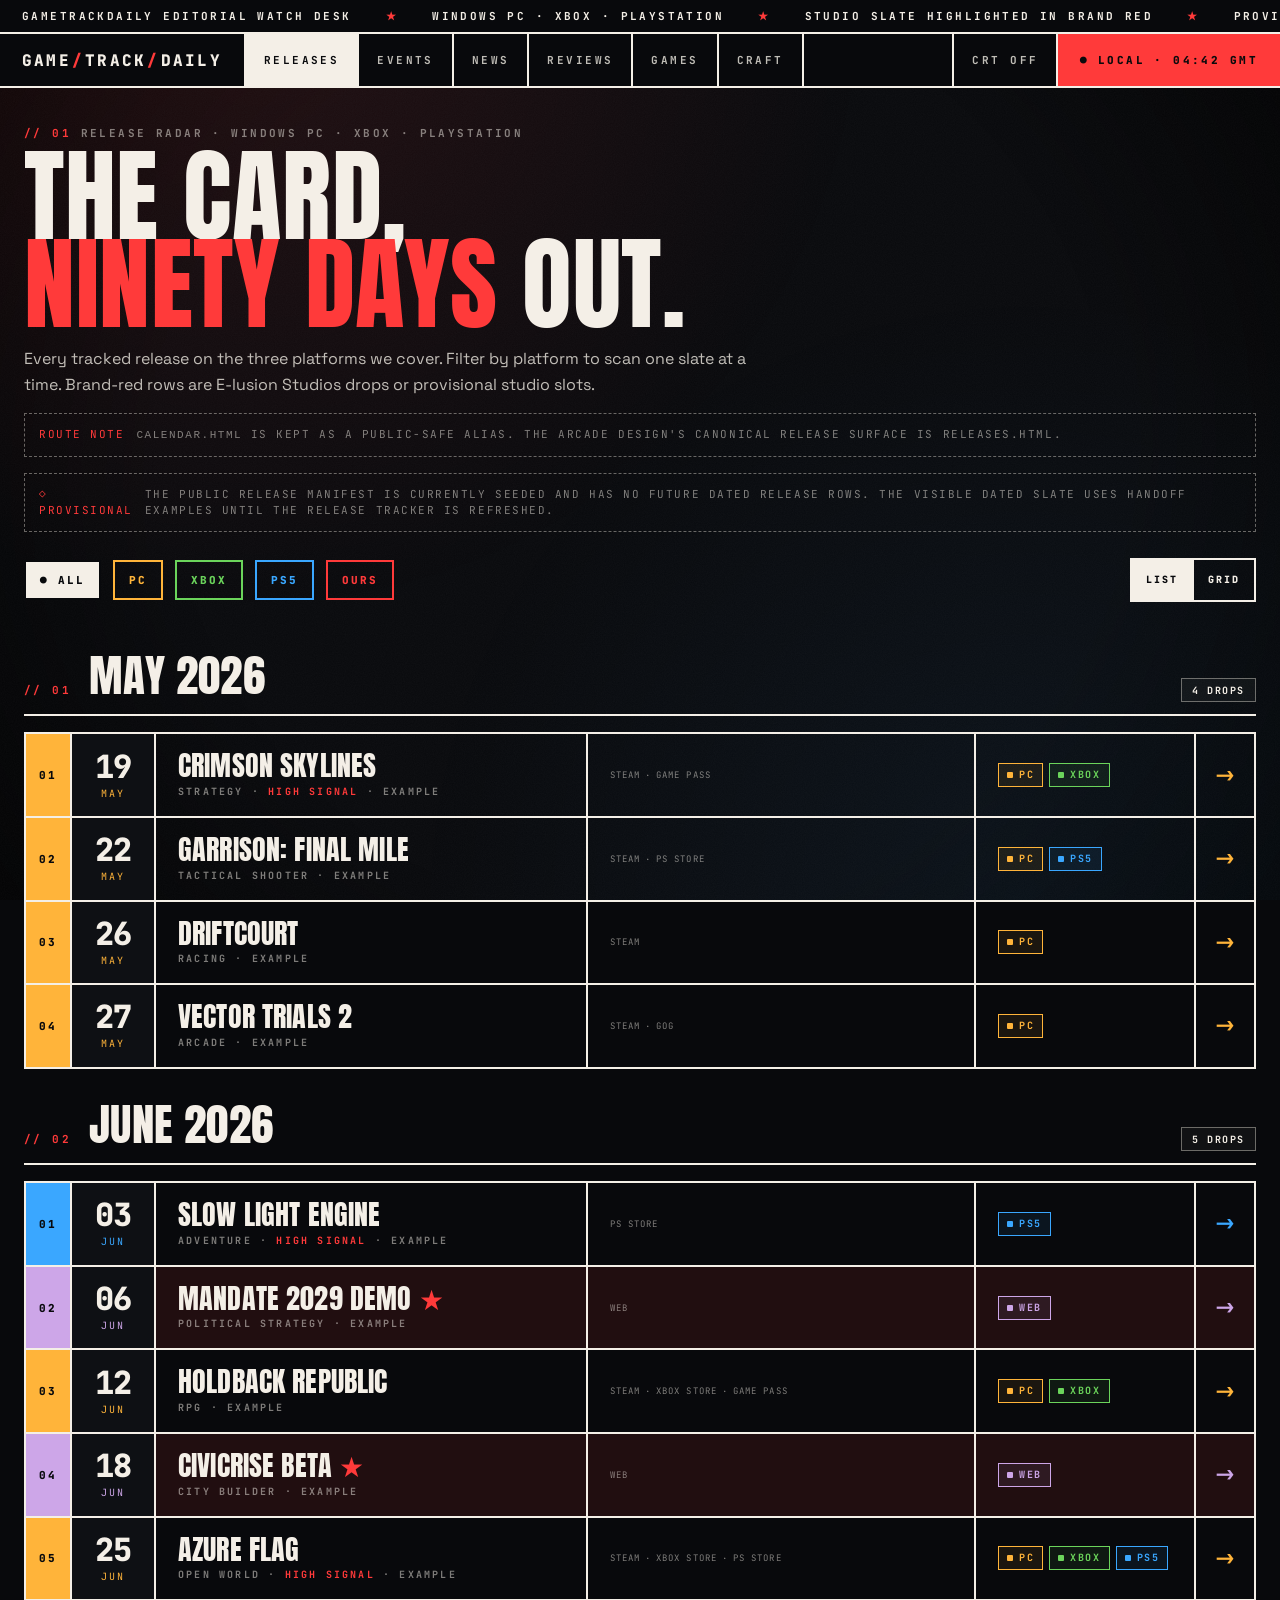
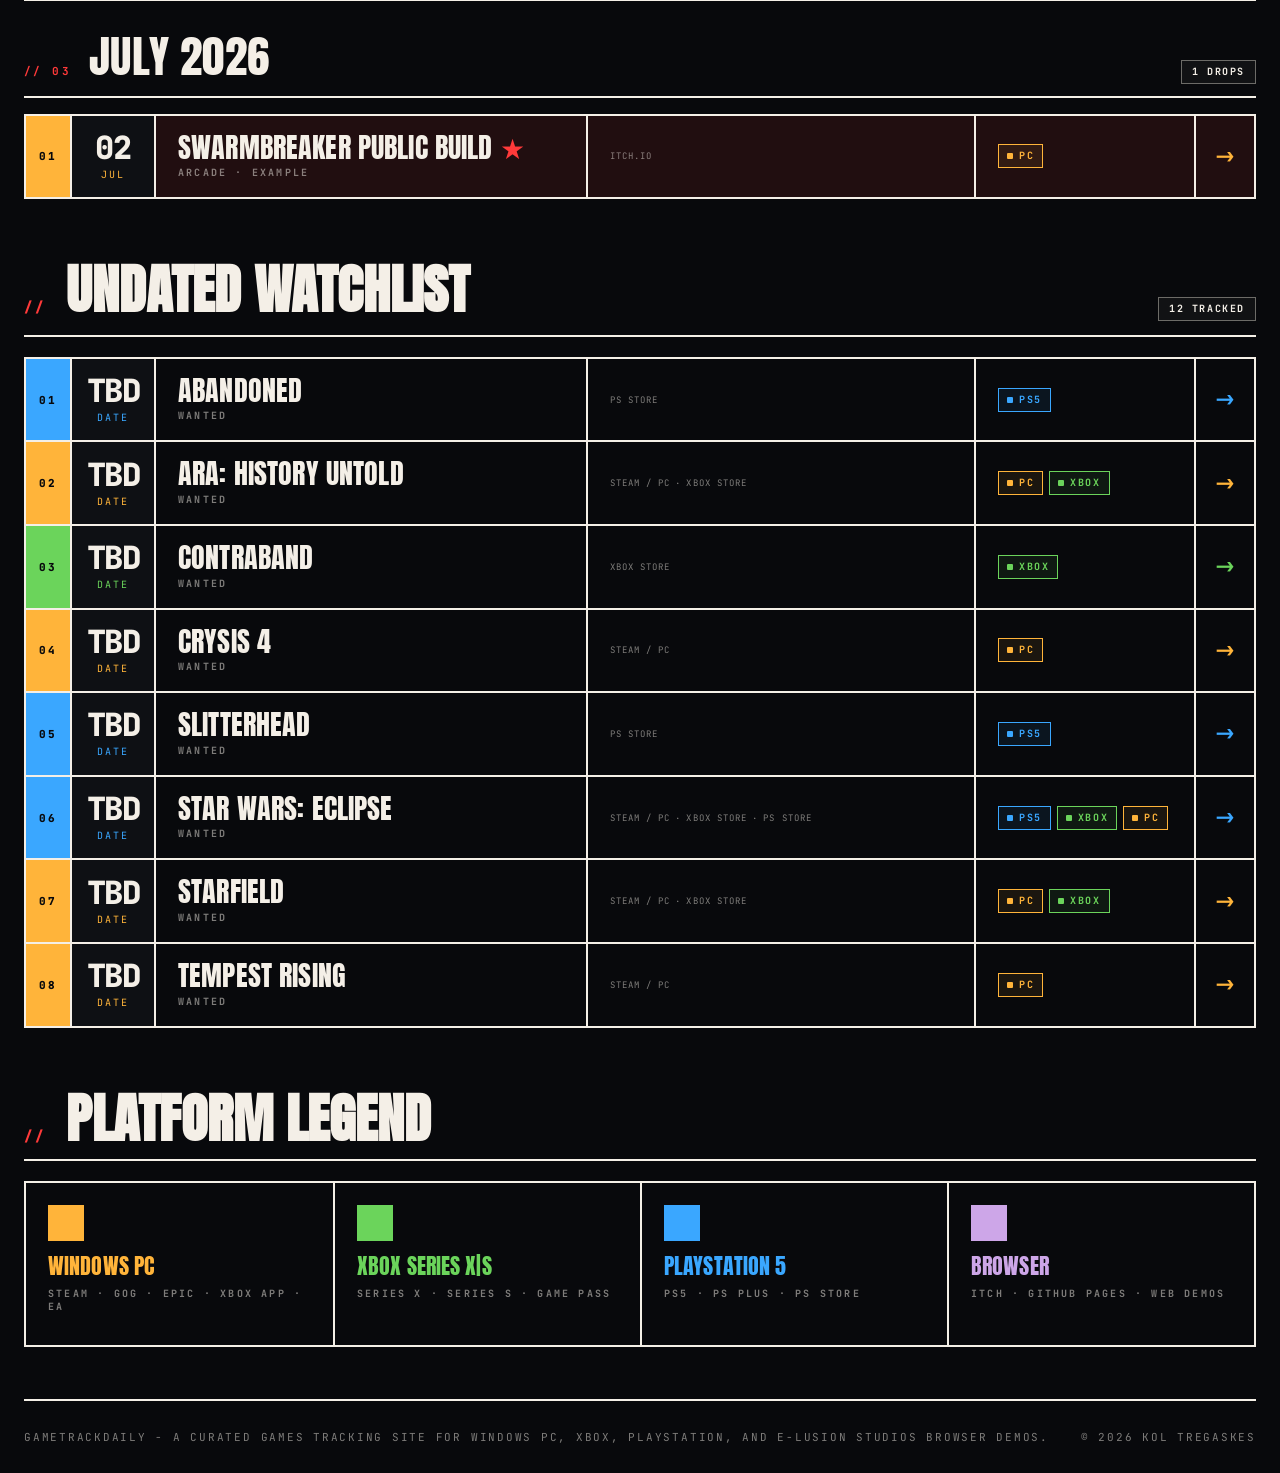
==== commit ec2eddc0: "Tighten GameTrackDaily arcade launch readiness" ====
--- a/calendar.html
+++ b/calendar.html
@@ -15,6 +15,41 @@
     <link rel="icon" href="favicon.svg" type="image/svg+xml" />
     <link rel="manifest" href="site.webmanifest" />
     <link rel="stylesheet" href="styles.css" />
+    <script type="application/ld+json">
+      {
+            "@context": "https://schema.org",
+            "@graph": [
+                  {
+                        "@type": "Organization",
+                        "@id": "https://koltregaskes.github.io/gametrackdaily/#organization",
+                        "name": "GameTrackDaily",
+                        "url": "https://koltregaskes.github.io/gametrackdaily/",
+                        "parentOrganization": {
+                              "name": "E-lusion Studios"
+                        }
+                  },
+                  {
+                        "@type": "WebSite",
+                        "@id": "https://koltregaskes.github.io/gametrackdaily/#website",
+                        "name": "GameTrackDaily",
+                        "url": "https://koltregaskes.github.io/gametrackdaily/",
+                        "publisher": {
+                              "@id": "https://koltregaskes.github.io/gametrackdaily/#organization"
+                        }
+                  },
+                  {
+                        "@type": "CollectionPage",
+                        "@id": "https://koltregaskes.github.io/gametrackdaily/releases.html#page",
+                        "name": "Release Calendar // GameTrackDaily",
+                        "description": "Compatibility route for the GameTrackDaily release calendar. The Arcade design uses Releases as the canonical surface.",
+                        "url": "https://koltregaskes.github.io/gametrackdaily/releases.html",
+                        "isPartOf": {
+                              "@id": "https://koltregaskes.github.io/gametrackdaily/#website"
+                        }
+                  }
+            ]
+      }
+    </script>
   </head>
   <body data-page="calendar">
     <a class="skip-link" href="#main-content">Skip to main content</a>
--- a/styles.css
+++ b/styles.css
@@ -35,6 +35,7 @@
 
 html {
   min-width: 0;
+  overflow-x: clip;
   background: var(--bg);
   color-scheme: dark;
   scroll-behavior: smooth;
@@ -44,6 +45,7 @@
   min-width: 0;
   margin: 0;
   overflow-x: hidden;
+  overflow-x: clip;
   background: var(--bg);
   color: var(--ink);
   font-family: var(--sans);
@@ -161,7 +163,9 @@
   z-index: 5;
   display: flex;
   align-items: center;
+  max-width: 100%;
   overflow: hidden;
+  overflow: clip;
   padding: 9px 0;
   border-bottom: 2px solid var(--ink);
   background: var(--bg);
@@ -216,6 +220,8 @@
   z-index: 20;
   display: grid;
   grid-template-columns: auto 1fr auto;
+  max-width: 100%;
+  overflow: hidden;
   border-bottom: 2px solid var(--ink);
   background: var(--bg);
 }
@@ -241,6 +247,7 @@
 .nav__links {
   display: flex;
   min-width: 0;
+  max-width: 100%;
 }
 
 .nav__link,
@@ -1063,6 +1070,7 @@
 
   .nav__links,
   .nav__right {
+    max-width: 100%;
     overflow-x: auto;
     border-top: 2px solid var(--ink);
   }
